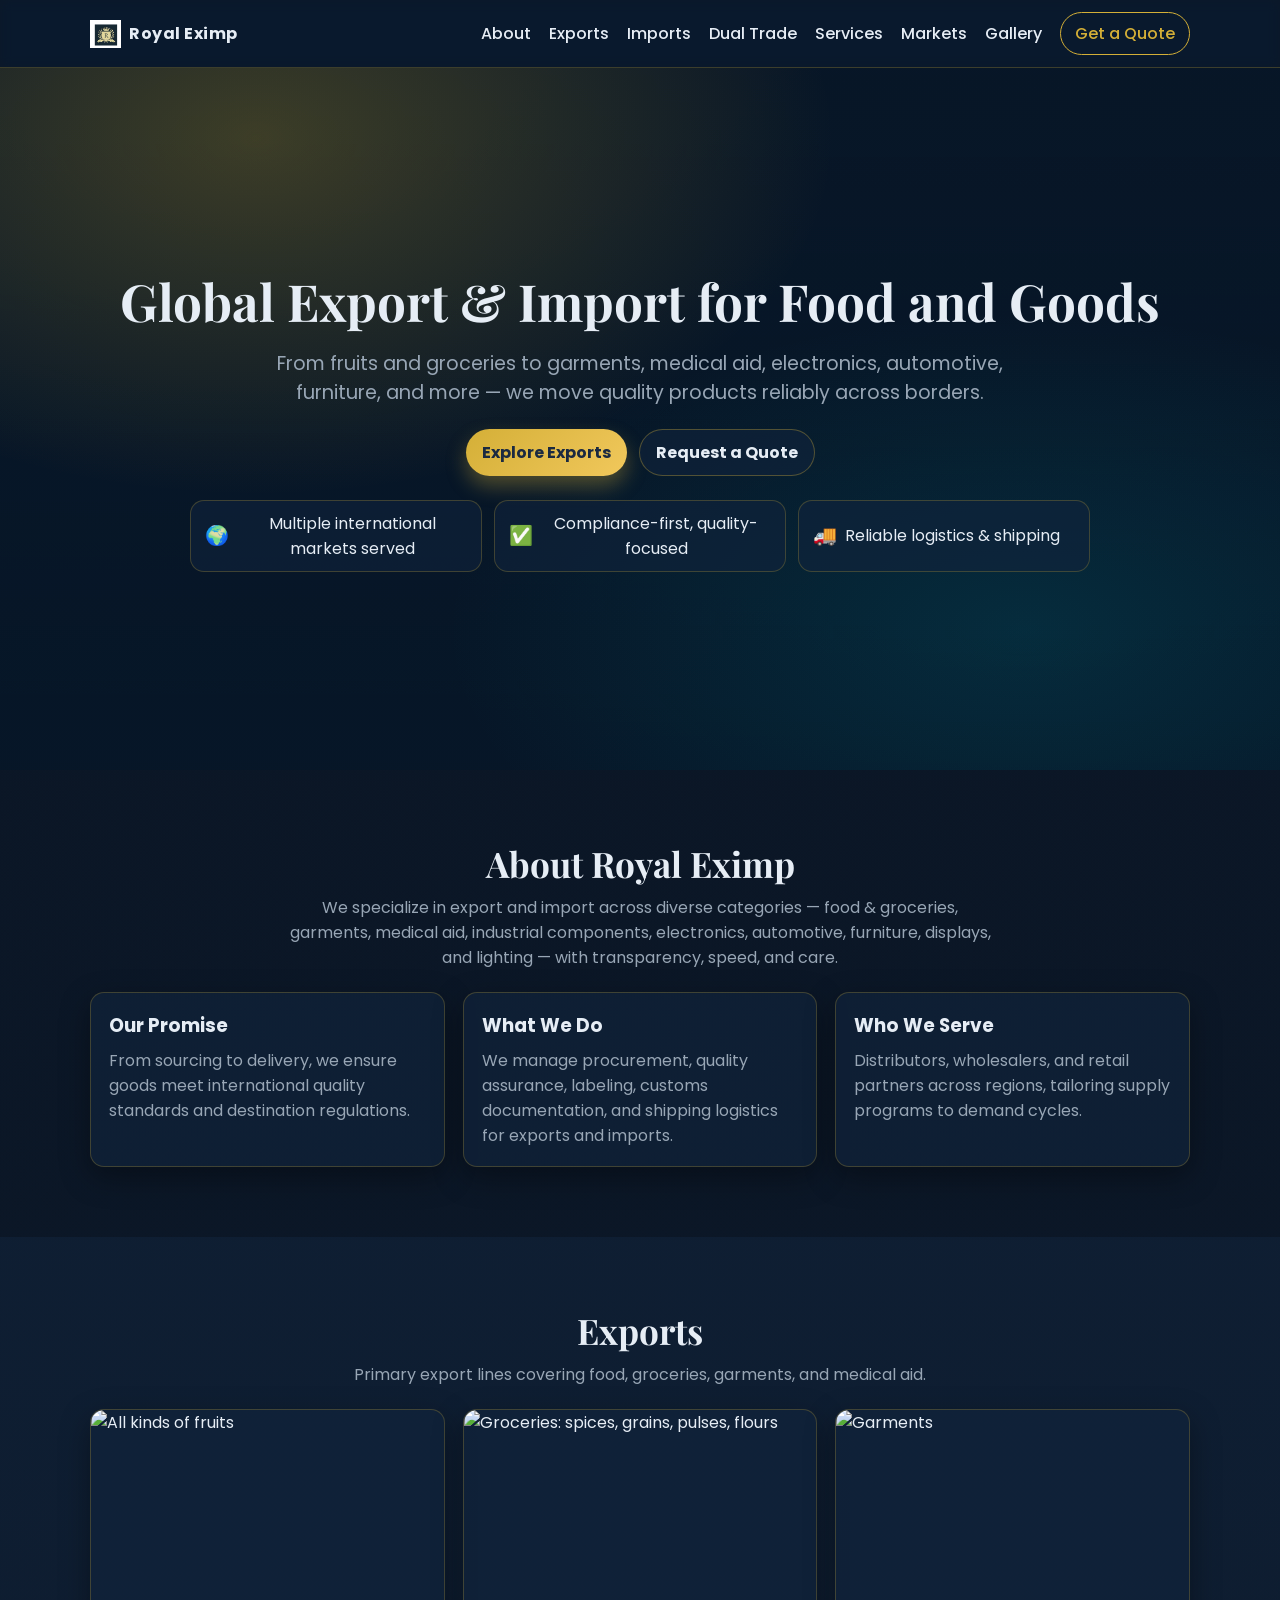
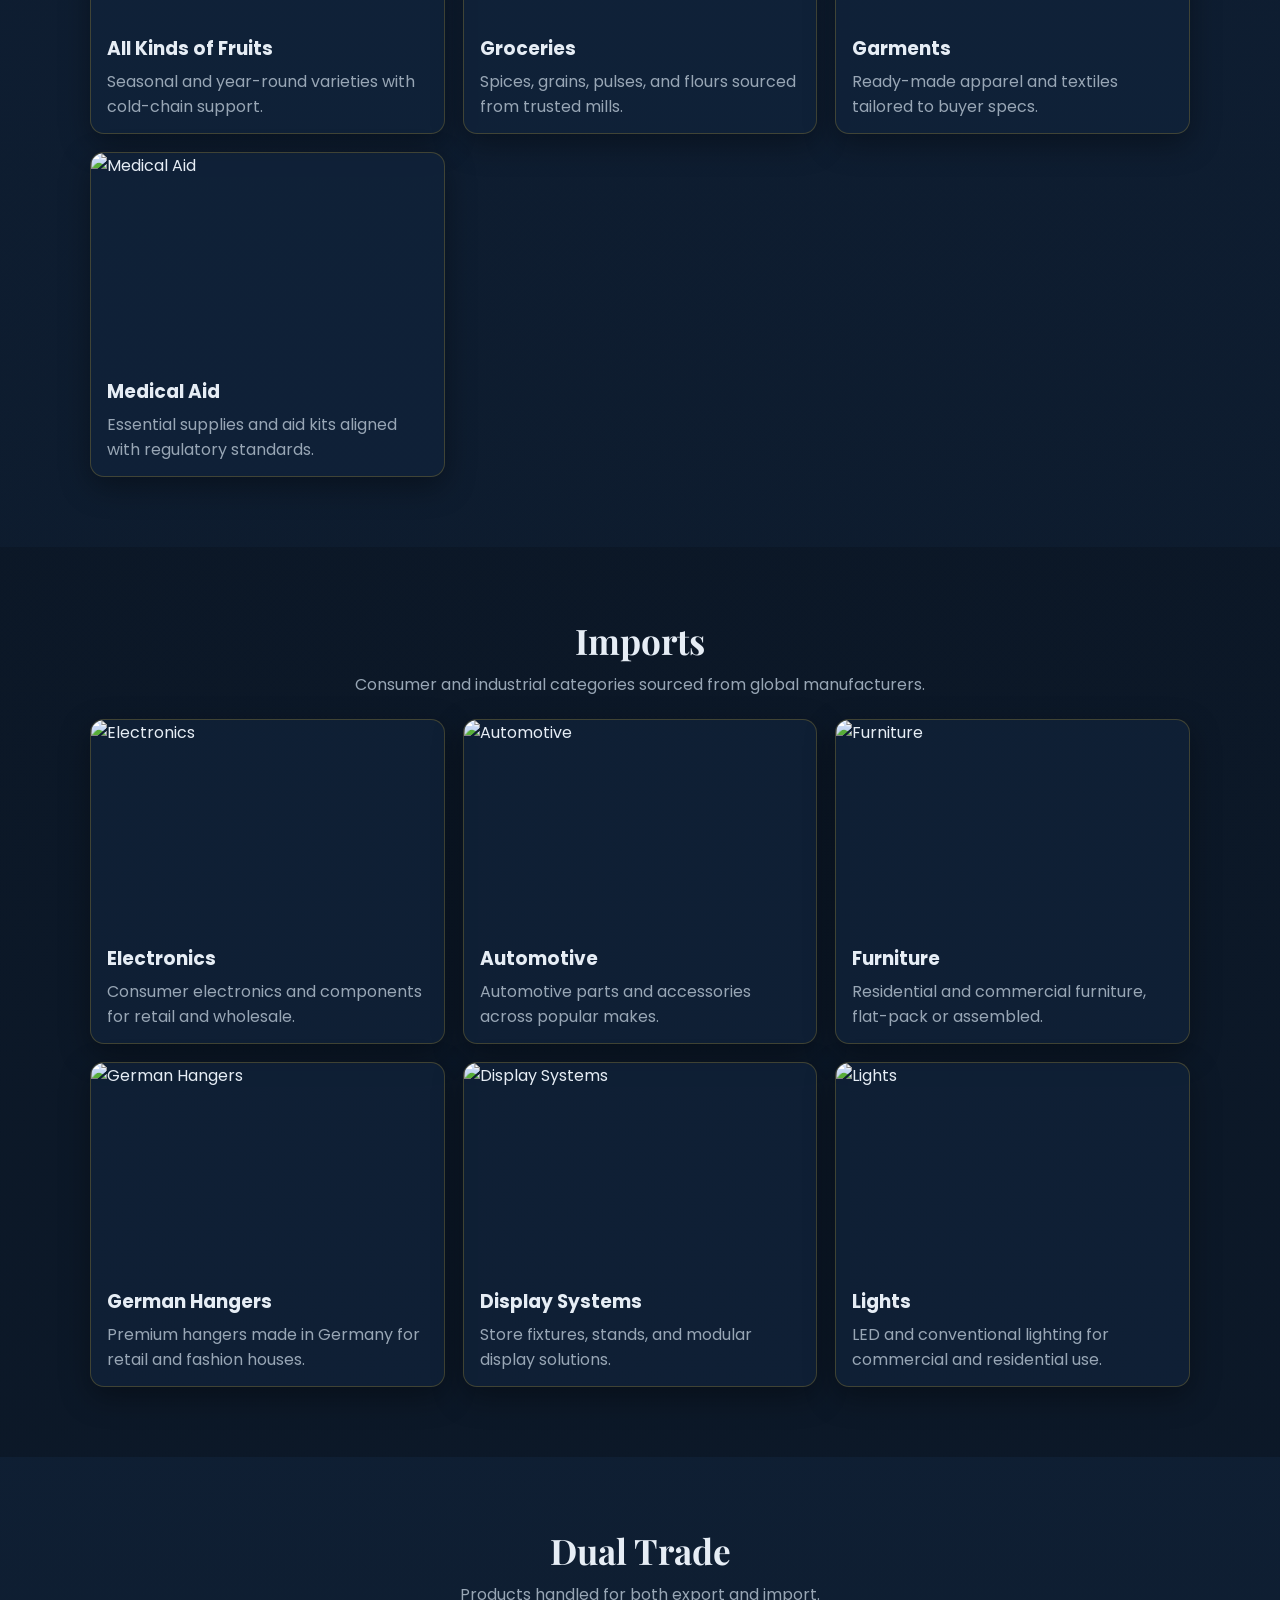
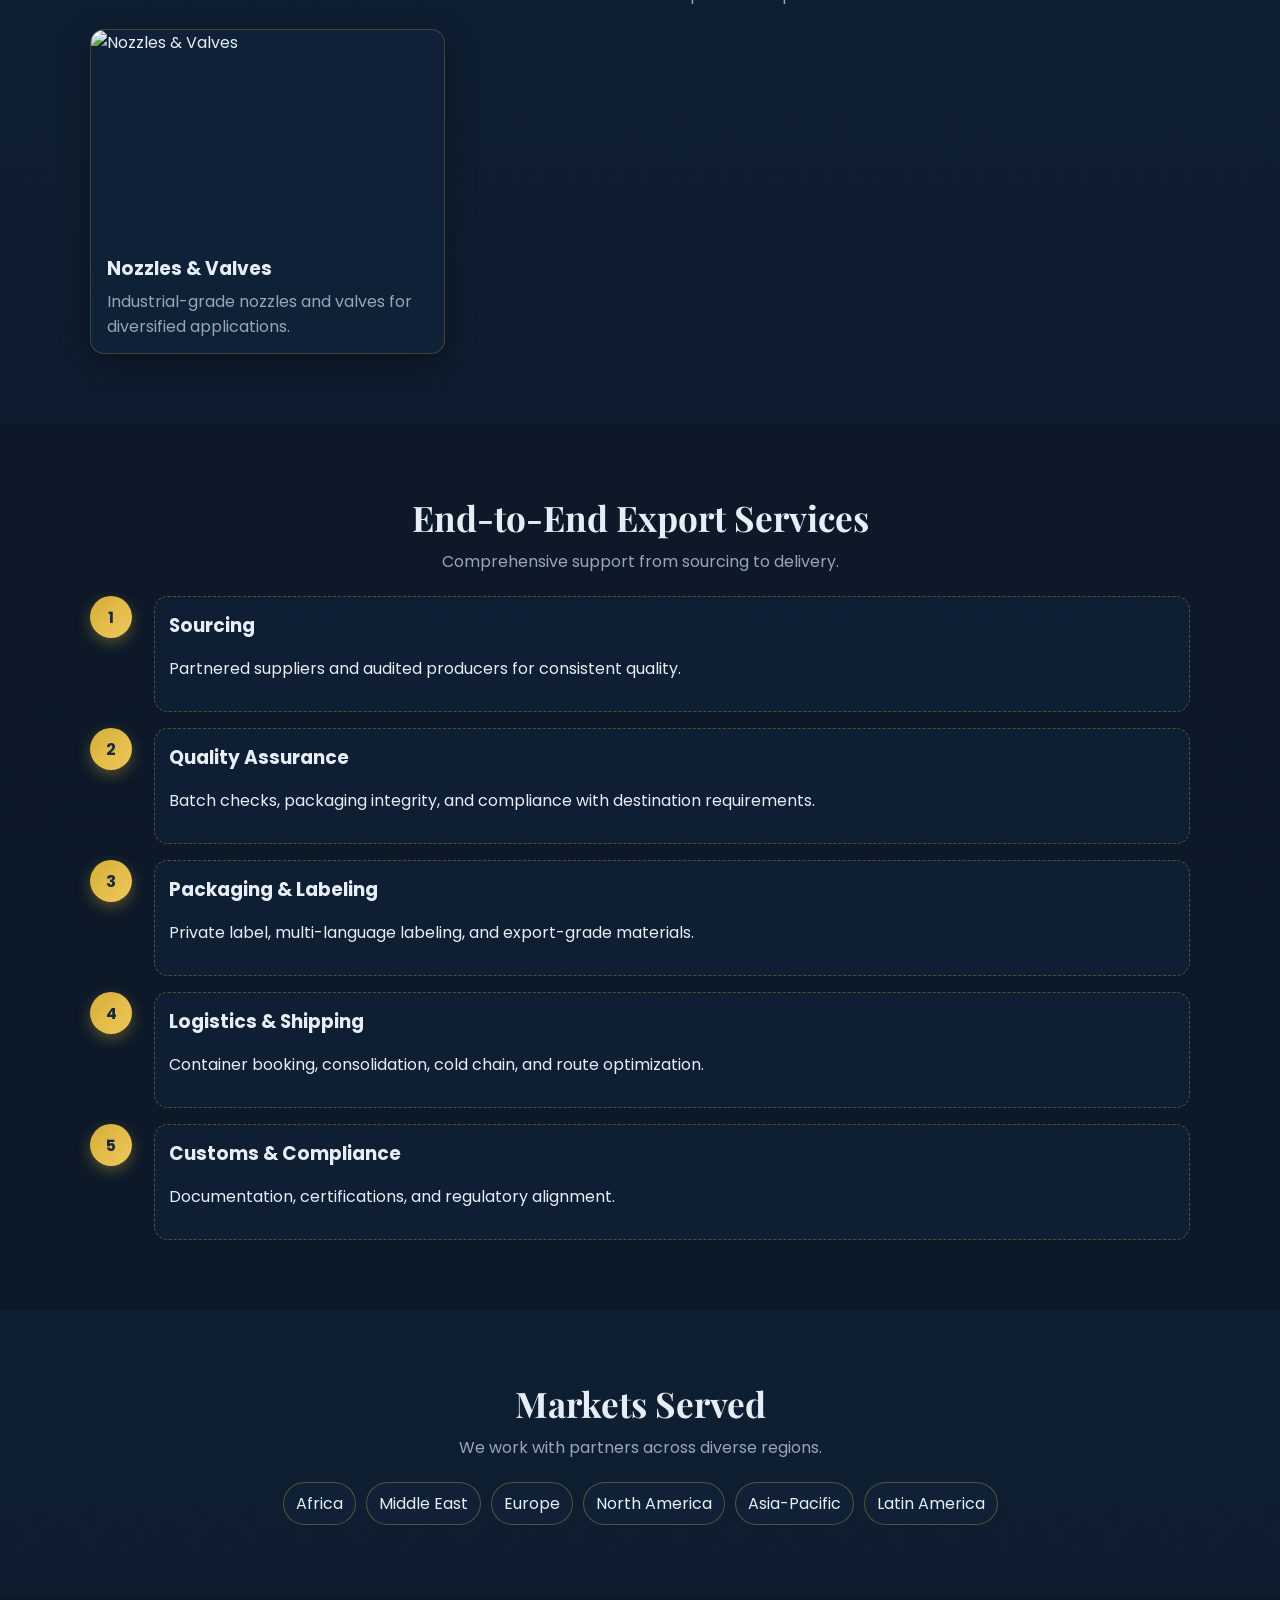
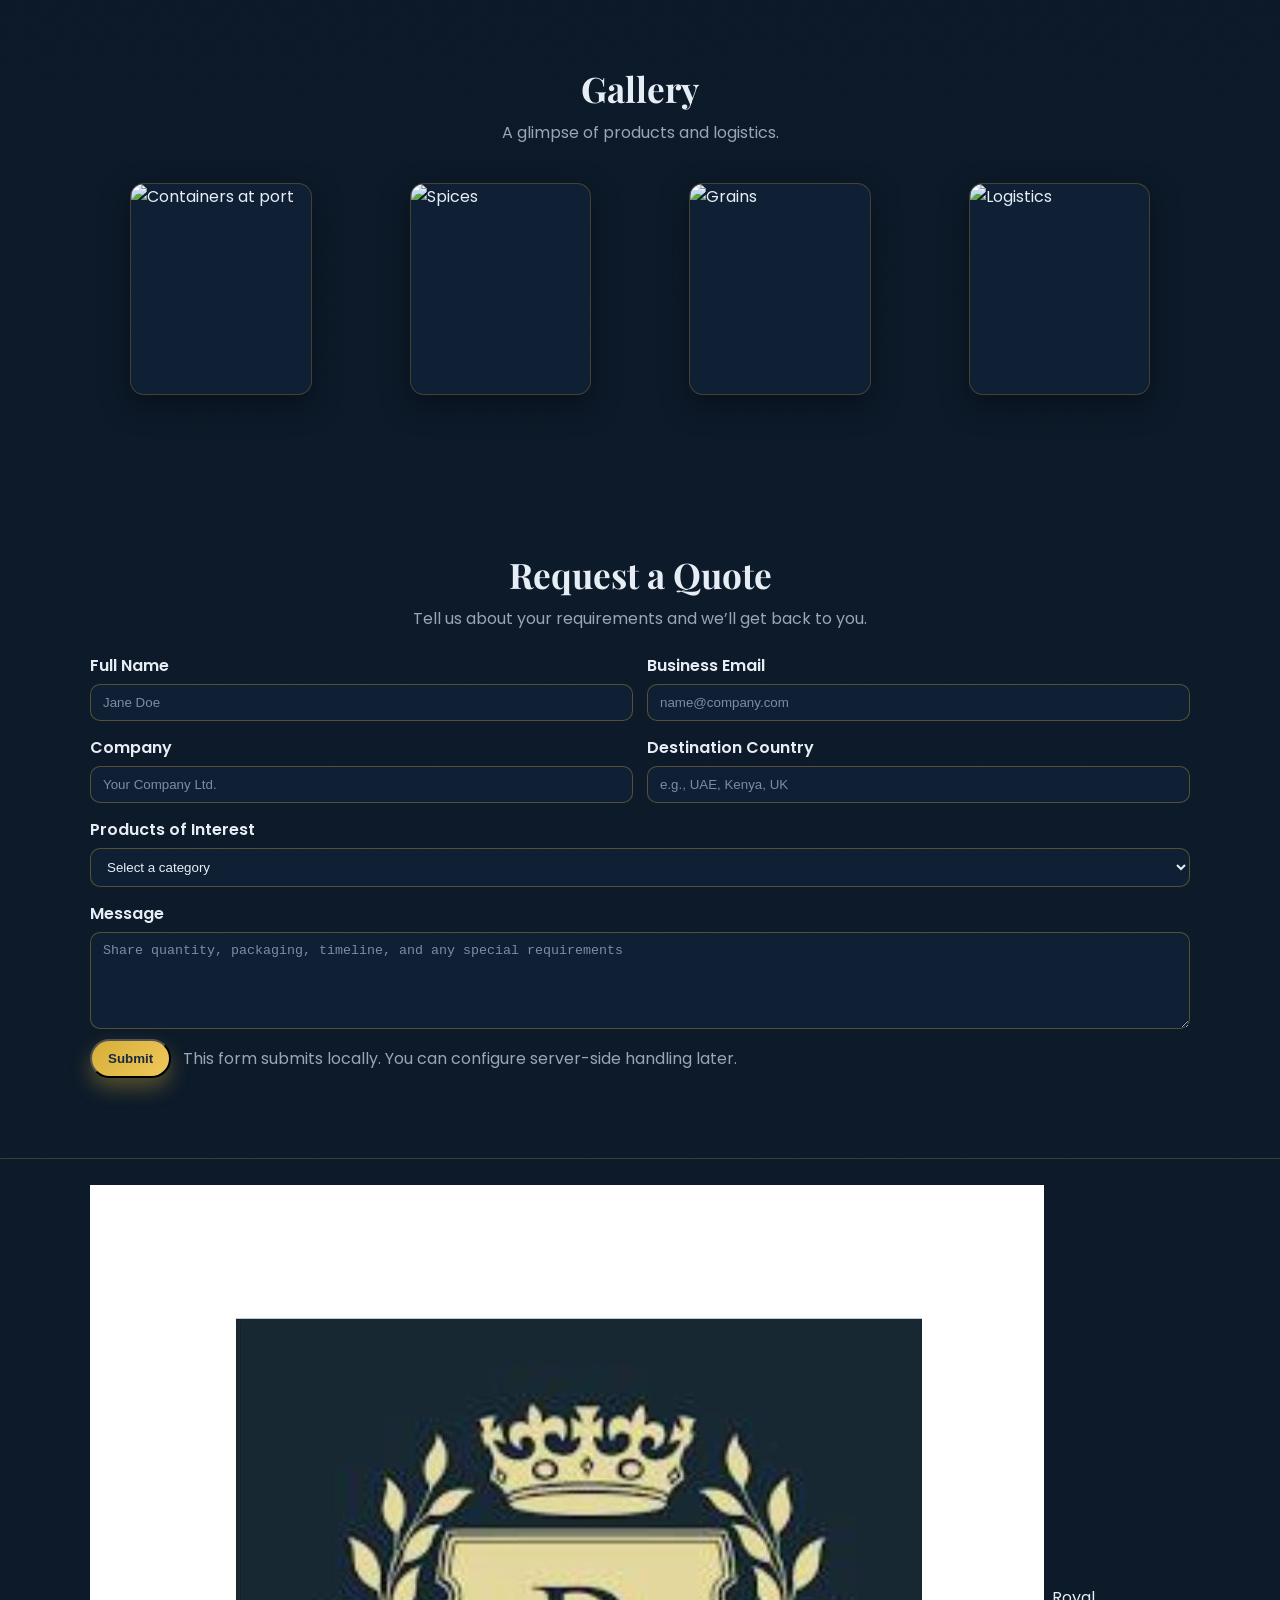
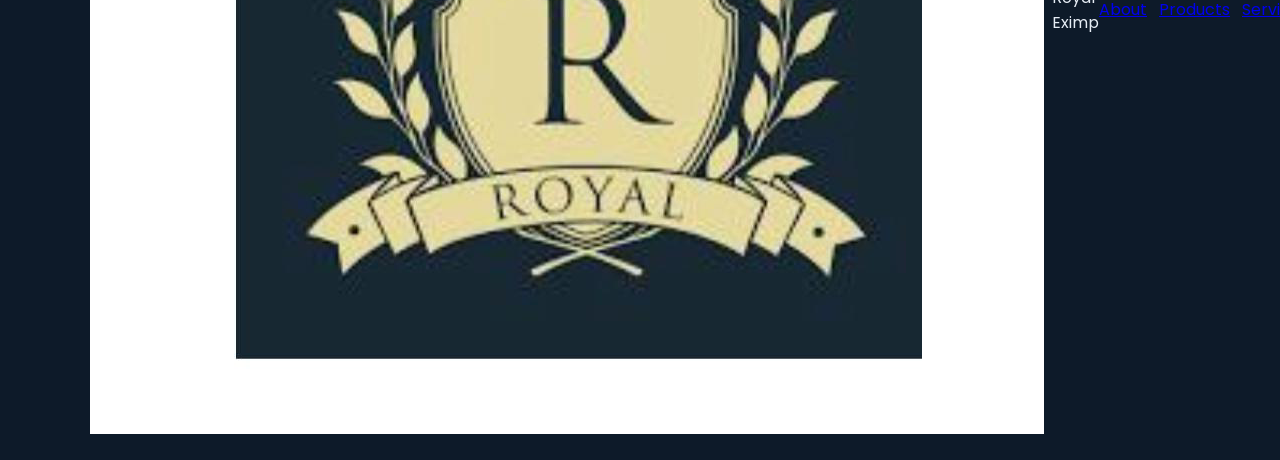
==== index.html @ dc592dc8 "Initial commit" ====
<!DOCTYPE html>
<html lang="en">
<head>
  <meta charset="UTF-8" />
  <meta name="viewport" content="width=device-width, initial-scale=1" />
  <title>Royal Eximp | Global Export & Import Specialists</title>
  <meta name="description" content="Royal Eximp exports and imports food, groceries, garments, medical aid, industrial components, electronics, automotive, furniture, display systems, lights and more — with reliable compliance and logistics." />
  <link rel="canonical" href="https://royaleximp.com" />

  <!-- Fonts -->
  <link rel="preconnect" href="https://fonts.googleapis.com" />
  <link rel="preconnect" href="https://fonts.gstatic.com" crossorigin />
  <link href="https://fonts.googleapis.com/css2?family=Poppins:wght@300;400;600;700&family=Playfair+Display:wght@600;700&display=swap" rel="stylesheet" />

  <link rel="stylesheet" href="styles.css" />
  <link rel="icon" href="data:image/svg+xml,%3Csvg xmlns='http://www.w3.org/2000/svg' viewBox='0 0 64 64'%3E%3Ctext y='52' x='6' font-size='52'%3E%F0%9F%91%91%3C/text%3E%3C/svg%3E" />
  <script type="application/ld+json">
  {
    "@context": "https://schema.org",
    "@type": "Organization",
    "name": "Royal Eximp",
    "url": "https://royaleximp.com",
    "description": "Global export and import company for food, groceries, garments, medical aid, components, and consumer goods."
  }
  </script>
</head>
<body>
  <header class="navbar">
    <div class="container nav-content">
      <a href="#hero" class="brand">
        <img src="assets/logo.svg" alt="Royal Eximp logo" class="brand-logo" />
        <span class="brand-name">Royal Eximp</span>
      </a>
      <button class="nav-toggle" aria-label="Toggle navigation" aria-expanded="false">☰</button>
      <nav class="nav-links">
        <a href="#about">About</a>
        <a href="#exports">Exports</a>
        <a href="#imports">Imports</a>
        <a href="#dual">Dual Trade</a>
        <a href="#services">Services</a>
        <a href="#markets">Markets</a>
        <a href="#gallery">Gallery</a>
        <a href="#contact" class="btn btn-outline">Get a Quote</a>
      </nav>
    </div>
  </header>

  <section id="hero" class="hero">
    <div class="hero-bg" role="img" aria-label="Global shipping containers at port with food trade"></div>
    <div class="container hero-content">
      <h1 class="headline reveal">Global Export & Import for Food and Goods</h1>
      <p class="subhead reveal">From fruits and groceries to garments, medical aid, electronics, automotive, furniture, and more — we move quality products reliably across borders.</p>
      <div class="hero-cta reveal">
        <a href="#exports" class="btn btn-primary">Explore Exports</a>
        <a href="#contact" class="btn btn-secondary">Request a Quote</a>
      </div>
      <div class="trust-points reveal">
        <div class="point">
          <span class="point-icon">🌍</span>
          <span class="point-text">Multiple international markets served</span>
        </div>
        <div class="point">
          <span class="point-icon">✅</span>
          <span class="point-text">Compliance-first, quality-focused</span>
        </div>
        <div class="point">
          <span class="point-icon">🚚</span>
          <span class="point-text">Reliable logistics & shipping</span>
        </div>
      </div>
    </div>
  </section>

  <section id="about" class="section">
    <div class="container">
      <div class="section-header reveal">
        <h2 class="section-title">About Royal Eximp</h2>
        <p class="section-desc">We specialize in export and import across diverse categories — food & groceries, garments, medical aid, industrial components, electronics, automotive, furniture, displays, and lighting — with transparency, speed, and care.</p>
      </div>
      <div class="about-grid">
        <div class="card reveal">
          <h3>Our Promise</h3>
          <p>From sourcing to delivery, we ensure goods meet international quality standards and destination regulations.</p>
        </div>
        <div class="card reveal">
          <h3>What We Do</h3>
          <p>We manage procurement, quality assurance, labeling, customs documentation, and shipping logistics for exports and imports.</p>
        </div>
        <div class="card reveal">
          <h3>Who We Serve</h3>
          <p>Distributors, wholesalers, and retail partners across regions, tailoring supply programs to demand cycles.</p>
        </div>
      </div>
    </div>
  </section>
  
  <section id="exports" class="section alt">
    <div class="container">
      <div class="section-header reveal">
        <h2 class="section-title">Exports</h2>
        <p class="section-desc">Primary export lines covering food, groceries, garments, and medical aid.</p>
      </div>

      <div class="grid cards-3">
        <article class="product-card reveal">
          <img src="https://source.unsplash.com/800x600/?fruits,produce" alt="All kinds of fruits" />
          <div class="product-info">
            <h3>All Kinds of Fruits</h3>
            <p>Seasonal and year-round varieties with cold-chain support.</p>
          </div>
        </article>
        <article class="product-card reveal">
          <img src="https://source.unsplash.com/800x600/?spices,grains,pulses" alt="Groceries: spices, grains, pulses, flours" />
          <div class="product-info">
            <h3>Groceries</h3>
            <p>Spices, grains, pulses, and flours sourced from trusted mills.</p>
          </div>
        </article>
        <article class="product-card reveal">
          <img src="https://source.unsplash.com/800x600/?garments,apparel" alt="Garments" />
          <div class="product-info">
            <h3>Garments</h3>
            <p>Ready-made apparel and textiles tailored to buyer specs.</p>
          </div>
        </article>
        <article class="product-card reveal">
          <img src="https://source.unsplash.com/800x600/?medical,aid" alt="Medical Aid" />
          <div class="product-info">
            <h3>Medical Aid</h3>
            <p>Essential supplies and aid kits aligned with regulatory standards.</p>
          </div>
        </article>
      </div>
    </div>
  </section>

  <section id="imports" class="section">
    <div class="container">
      <div class="section-header reveal">
        <h2 class="section-title">Imports</h2>
        <p class="section-desc">Consumer and industrial categories sourced from global manufacturers.</p>
      </div>

      <div class="grid cards-3">
        <article class="product-card reveal">
          <img src="https://source.unsplash.com/800x600/?electronics,devices" alt="Electronics" />
          <div class="product-info">
            <h3>Electronics</h3>
            <p>Consumer electronics and components for retail and wholesale.</p>
          </div>
        </article>
        <article class="product-card reveal">
          <img src="https://source.unsplash.com/800x600/?automotive,car" alt="Automotive" />
          <div class="product-info">
            <h3>Automotive</h3>
            <p>Automotive parts and accessories across popular makes.</p>
          </div>
        </article>
        <article class="product-card reveal">
          <img src="https://source.unsplash.com/800x600/?furniture" alt="Furniture" />
          <div class="product-info">
            <h3>Furniture</h3>
            <p>Residential and commercial furniture, flat-pack or assembled.</p>
          </div>
        </article>
        <article class="product-card reveal">
          <img src="https://source.unsplash.com/800x600/?hangers,wardrobe" alt="German Hangers" />
          <div class="product-info">
            <h3>German Hangers</h3>
            <p>Premium hangers made in Germany for retail and fashion houses.</p>
          </div>
        </article>
        <article class="product-card reveal">
          <img src="https://source.unsplash.com/800x600/?display,signage" alt="Display Systems" />
          <div class="product-info">
            <h3>Display Systems</h3>
            <p>Store fixtures, stands, and modular display solutions.</p>
          </div>
        </article>
        <article class="product-card reveal">
          <img src="https://source.unsplash.com/800x600/?lights,lighting" alt="Lights" />
          <div class="product-info">
            <h3>Lights</h3>
            <p>LED and conventional lighting for commercial and residential use.</p>
          </div>
        </article>
      </div>
    </div>
  </section>

  <section id="dual" class="section alt">
    <div class="container">
      <div class="section-header reveal">
        <h2 class="section-title">Dual Trade</h2>
        <p class="section-desc">Products handled for both export and import.</p>
      </div>
      <div class="grid cards-3">
        <article class="product-card reveal">
          <img src="https://source.unsplash.com/800x600/?valves,nozzle" alt="Nozzles & Valves" />
          <div class="product-info">
            <h3>Nozzles & Valves</h3>
            <p>Industrial-grade nozzles and valves for diversified applications.</p>
          </div>
        </article>
      </div>
    </div>
  </section>

  <section id="services" class="section">
    <div class="container">
      <div class="section-header reveal">
        <h2 class="section-title">End-to-End Export Services</h2>
        <p class="section-desc">Comprehensive support from sourcing to delivery.</p>
      </div>

      <div class="timeline">
        <div class="timeline-item reveal">
          <div class="timeline-marker">1</div>
          <div class="timeline-content">
            <h3>Sourcing</h3>
            <p>Partnered suppliers and audited producers for consistent quality.</p>
          </div>
        </div>

        <div class="timeline-item reveal">
          <div class="timeline-marker">2</div>
          <div class="timeline-content">
            <h3>Quality Assurance</h3>
            <p>Batch checks, packaging integrity, and compliance with destination requirements.</p>
          </div>
        </div>

        <div class="timeline-item reveal">
          <div class="timeline-marker">3</div>
          <div class="timeline-content">
            <h3>Packaging & Labeling</h3>
            <p>Private label, multi-language labeling, and export-grade materials.</p>
          </div>
        </div>

        <div class="timeline-item reveal">
          <div class="timeline-marker">4</div>
          <div class="timeline-content">
            <h3>Logistics & Shipping</h3>
            <p>Container booking, consolidation, cold chain, and route optimization.</p>
          </div>
        </div>

        <div class="timeline-item reveal">
          <div class="timeline-marker">5</div>
          <div class="timeline-content">
            <h3>Customs & Compliance</h3>
            <p>Documentation, certifications, and regulatory alignment.</p>
          </div>
        </div>
      </div>
    </div>
  </section>

  <section id="markets" class="section alt">
    <div class="container">
      <div class="section-header reveal">
        <h2 class="section-title">Markets Served</h2>
        <p class="section-desc">We work with partners across diverse regions.</p>
      </div>

      <div class="badges reveal">
        <span class="badge">Africa</span>
        <span class="badge">Middle East</span>
        <span class="badge">Europe</span>
        <span class="badge">North America</span>
        <span class="badge">Asia-Pacific</span>
        <span class="badge">Latin America</span>
      </div>
    </div>
  </section>

  <section id="gallery" class="section">
    <div class="container">
      <div class="section-header reveal">
        <h2 class="section-title">Gallery</h2>
        <p class="section-desc">A glimpse of products and logistics.</p>
      </div>

      <div class="grid cards-4">
        <figure class="gallery-card reveal">
          <img src="https://source.unsplash.com/800x600/?container,port" alt="Containers at port" />
        </figure>
        <figure class="gallery-card reveal">
          <img src="https://source.unsplash.com/800x600/?spices" alt="Spices" />
        </figure>
        <figure class="gallery-card reveal">
          <img src="https://source.unsplash.com/800x600/?grains" alt="Grains" />
        </figure>
        <figure class="gallery-card reveal">
          <img src="https://source.unsplash.com/800x600/?logistics,shipping" alt="Logistics" />
        </figure>
      </div>
    </div>
  </section>

  <section id="contact" class="section contact">
    <div class="container">
      <div class="section-header reveal">
        <h2 class="section-title">Request a Quote</h2>
        <p class="section-desc">Tell us about your requirements and we’ll get back to you.</p>
      </div>

      <form id="contact-form" class="contact-form reveal" novalidate>
        <div class="form-grid">
          <div class="form-field">
            <label for="name">Full Name</label>
            <input id="name" name="name" type="text" placeholder="Jane Doe" required />
          </div>
          <div class="form-field">
            <label for="email">Business Email</label>
            <input id="email" name="email" type="email" placeholder="name@company.com" required />
          </div>
          <div class="form-field">
            <label for="company">Company</label>
            <input id="company" name="company" type="text" placeholder="Your Company Ltd." />
          </div>
          <div class="form-field">
            <label for="country">Destination Country</label>
            <input id="country" name="country" type="text" placeholder="e.g., UAE, Kenya, UK" />
          </div>
          <div class="form-field full">
            <label for="products">Products of Interest</label>
            <select id="products" name="products">
              <option value="">Select a category</option>
              <option>Grains & Pulses</option>
              <option>Spices & Herbs</option>
              <option>Oils & Condiments</option>
              <option>Packaged Foods</option>
              <option>Fresh Produce</option>
              <option>Beverages</option>
            </select>
          </div>
          <div class="form-field full">
            <label for="message">Message</label>
            <textarea id="message" name="message" rows="5" placeholder="Share quantity, packaging, timeline, and any special requirements"></textarea>
          </div>
        </div>
        <div class="form-actions">
          <button type="submit" class="btn btn-primary">Submit</button>
          <p class="form-note">This form submits locally. You can configure server-side handling later.</p>
        </div>
        <div id="form-status" class="form-status" role="status" aria-live="polite"></div>
      </form>
    </div>
  </section>

  <footer class="footer">
    <div class="container footer-content">
      <div class="footer-brand">
        <img src="assets/logo.svg" alt="Royal Eximp logo" class="brand-logo" />
        <span class="brand-name">Royal Eximp</span>
      </div>
      <div class="footer-links">
        <a href="#about">About</a>
        <a href="#products">Products</a>
        <a href="#services">Services</a>
        <a href="#contact">Contact</a>
      </div>
      <div class="footer-copy">
        <small>© <span id="year"></span> royaleximp.com • All rights reserved</small>
      </div>
    </div>
  </footer>

  <script src="script.js"></script>
</body>
</html>
---- styles.css ----
:root {
  --clr-bg: #0d1b2a;
  --clr-surface: #11243c;
  --clr-primary: #1b3a57; /* deep royal blue */
  --clr-accent: #d4af37;  /* gold */
  --clr-teal: #0fa3b1;
  --clr-text: #e6edf5;
  --clr-muted: #98a6b5;
  --clr-white: #f7fafc;

  --radius: 14px;
  --shadow: 0 10px 30px rgba(0,0,0,0.35);
  --blur: saturate(180%) blur(6px);
}

* { box-sizing: border-box; }
html, body { margin: 0; padding: 0; }
body {
  font-family: "Poppins", system-ui, -apple-system, Segoe UI, Roboto, "Helvetica Neue", Arial, "Noto Sans", "Apple Color Emoji", "Segoe UI Emoji";
  color: var(--clr-text);
  background: linear-gradient(180deg, #0b1626 0%, #0d1b2a 100%);
}

/* Container */
.container {
  width: min(1100px, 92vw);
  margin-inline: auto;
}

/* Navbar */
.navbar {
  position: sticky;
  top: 0;
  z-index: 50;
  background: rgba(13,27,42,0.65);
  backdrop-filter: var(--blur);
  border-bottom: 1px solid rgba(212,175,55,0.25);
}
.nav-content {
  display: flex;
  align-items: center;
  justify-content: space-between;
  padding: 12px 0;
}
.brand {
  display: inline-flex;
  align-items: center;
  gap: 8px;
  color: var(--clr-text);
  text-decoration: none;
  font-weight: 700;
}
.brand .brand-logo { height: 28px; width: auto; display: inline-block; }
.brand .brand-name { letter-spacing: 0.5px; }
.nav-links {
  display: flex;
  align-items: center;
  gap: 18px;
}
.nav-links a {
  color: var(--clr-text);
  text-decoration: none;
  font-weight: 500;
}
.nav-links .btn-outline {
  border: 1px solid var(--clr-accent);
  padding: 8px 14px;
  border-radius: 999px;
  color: var(--clr-accent);
}
.nav-toggle {
  display: none;
  background: transparent;
  border: 1px solid rgba(212,175,55,0.35);
  color: var(--clr-text);
  padding: 6px 10px;
  border-radius: 8px;
}

/* Hero */
.hero {
  position: relative;
  min-height: 78vh;
  display: grid;
  place-items: center;
  text-align: center;
  overflow: hidden;
}
.hero-bg {
  position: absolute;
  inset: 0;
  background-image:
    radial-gradient(ellipse at 20% 10%, rgba(212,175,55,0.25), transparent 40%),
    radial-gradient(ellipse at 80% 80%, rgba(15,163,177,0.15), transparent 40%),
    linear-gradient(180deg, rgba(13,27,42,0.7), rgba(13,27,42,0.9)),
    url('https://source.unsplash.com/1600x900/?container,port,food');
  background-size: cover;
  background-position: center;
  filter: contrast(105%) saturate(110%);
}
.hero-content { position: relative; z-index: 1; padding: 80px 0; }
.headline {
  font-family: "Playfair Display", serif;
  font-size: clamp(2rem, 6vw, 3.2rem);
  margin: 0 0 14px;
}
.subhead {
  color: var(--clr-muted);
  font-size: clamp(1rem, 2.6vw, 1.2rem);
  margin: 0 auto 22px;
  max-width: 780px;
}
.hero-cta { display: flex; gap: 12px; justify-content: center; margin-bottom: 24px; }
.trust-points {
  display: grid;
  grid-template-columns: repeat(3, 1fr);
  gap: 12px;
  max-width: 900px;
  margin-inline: auto;
}
.point {
  display: flex;
  align-items: center;
  gap: 8px;
  background: rgba(17,36,60,0.6);
  border: 1px solid rgba(212,175,55,0.25);
  border-radius: var(--radius);
  padding: 10px 14px;
}
.point-icon { font-size: 1.2rem; }

/* Sections */
.section { padding: 70px 0; }
.section.alt { background: linear-gradient(180deg, rgba(17,36,60,0.55), rgba(17,36,60,0.35)); }
.section-header { text-align: center; margin-bottom: 22px; }
.section-title {
  font-family: "Playfair Display", serif;
  font-size: clamp(1.6rem, 4.5vw, 2.2rem);
  margin: 0;
}
.section-desc {
  color: var(--clr-muted);
  margin: 8px auto 0;
  max-width: 720px;
}

/* Cards & Grids */
.about-grid, .grid { display: grid; gap: 18px; }
.about-grid { grid-template-columns: repeat(3, 1fr); }
.cards-3 { grid-template-columns: repeat(3, 1fr); }
.cards-4 { grid-template-columns: repeat(4, 1fr); }

.card, .product-card, .gallery-card {
  background: rgba(17,36,60,0.65);
  border: 1px solid rgba(212,175,55,0.25);
  border-radius: var(--radius);
  box-shadow: var(--shadow);
  overflow: hidden;
}
.card { padding: 18px; }
.card h3 { margin: 0 0 8px; }
.card p { color: var(--clr-muted); margin: 0; }

.product-card img, .gallery-card img {
  width: 100%; height: 210px; object-fit: cover;
  display: block;
}
.product-info { padding: 14px 16px; }
.product-info h3 { margin: 0 0 6px; }
.product-info p { color: var(--clr-muted); margin: 0; }

/* Timeline */
.timeline { display: grid; gap: 16px; margin-top: 14px; }
.timeline-item {
  display: grid;
  grid-template-columns: 50px 1fr;
  align-items: start;
  gap: 14px;
}
.timeline-marker {
  width: 42px; height: 42px; border-radius: 999px;
  background: linear-gradient(135deg, var(--clr-accent), #f1c85c);
  color: #1b2a41; display: grid; place-items: center; font-weight: 700;
  box-shadow: 0 5px 14px rgba(212,175,55,0.35);
}
.timeline-content {
  background: rgba(17,36,60,0.55);
  border: 1px dashed rgba(212,175,55,0.35);
  border-radius: var(--radius);
  padding: 14px;
}
.timeline-content h3 { margin: 0 0 6px; }

/* Badges */
.badges { display: flex; flex-wrap: wrap; gap: 10px; justify-content: center; }
.badge {
  border: 1px solid rgba(212,175,55,0.35);
  color: var(--clr-text);
  padding: 8px 12px;
  border-radius: 999px;
  background: rgba(17,36,60,0.6);
}

/* Contact */
.contact-form { margin-top: 10px; }
.form-grid {
  display: grid;
  grid-template-columns: repeat(2, 1fr);
  gap: 14px;
}
.form-field { display: grid; gap: 6px; }
.form-field.full { grid-column: 1 / -1; }
label { font-weight: 600; }
input, select, textarea {
  background: rgba(17,36,60,0.6);
  color: var(--clr-text);
  border: 1px solid rgba(212,175,55,0.35);
  padding: 10px 12px;
  border-radius: 10px;
}
input::placeholder, textarea::placeholder { color: #7c8da3; }
.form-actions {
  margin-top: 10px;
  display: flex; align-items: center; gap: 12px;
}
.form-note { color: var(--clr-muted); margin: 0; }
.form-status {
  margin-top: 10px; color: var(--clr-teal);
}

/* Footer */
.footer { padding: 26px 0; background: rgba(13,27,42,0.85); border-top: 1px solid rgba(212,175,55,0.25); }
.footer-content {
  display: grid; grid-template-columns: 1fr auto 1fr; align-items: center;
}
.footer-brand { display: inline-flex; align-items: center; gap: 8px; }
.footer-links { display: flex; gap: 12px; justify-content: center; }
.footer-copy { text-align: right; color: var(--clr-muted); }

/* Buttons */
.btn {
  display: inline-flex; align-items: center; justify-content: center;
  gap: 8px; text-decoration: none; font-weight: 700;
  padding: 10px 16px; border-radius: 999px;
}
.btn-primary {
  background: linear-gradient(135deg, var(--clr-accent), #f1c85c);
  color: #1b2a41;
  box-shadow: 0 10px 20px rgba(212,175,55,0.35);
}
.btn-primary:hover { filter: brightness(1.05); transform: translateY(-1px); }
.btn-secondary {
  background: rgba(17,36,60,0.6);
  color: var(--clr-text);
  border: 1px solid rgba(212,175,55,0.35);
}
.btn-secondary:hover { border-color: var(--clr-accent); }

/* Reveal on scroll */
.reveal { opacity: 0; transform: translateY(8px); transition: 600ms ease; }
.reveal.revealed { opacity: 1; transform: translateY(0); }

/* Responsive */
@media (max-width: 900px) {
  .about-grid, .cards-3 { grid-template-columns: 1fr 1fr; }
  .cards-4 { grid-template-columns: 1fr 1fr; }
}
@media (max-width: 680px) {
  .nav-toggle { display: inline-block; }
  .nav-links { display: none; }
  .nav-links.open { display: grid; gap: 12px; position: absolute; right: 4%; top: 64px;
    background: rgba(17,36,60,0.9); padding: 12px; border-radius: 10px; border: 1px solid rgba(212,175,55,0.35); }
  .trust-points { grid-template-columns: 1fr; }
  .about-grid, .cards-3, .cards-4 { grid-template-columns: 1fr; }
  .form-grid { grid-template-columns: 1fr; }
  .footer-content { grid-template-columns: 1fr; gap: 12px; text-align: center; }
  .footer-copy { text-align: center; }
}
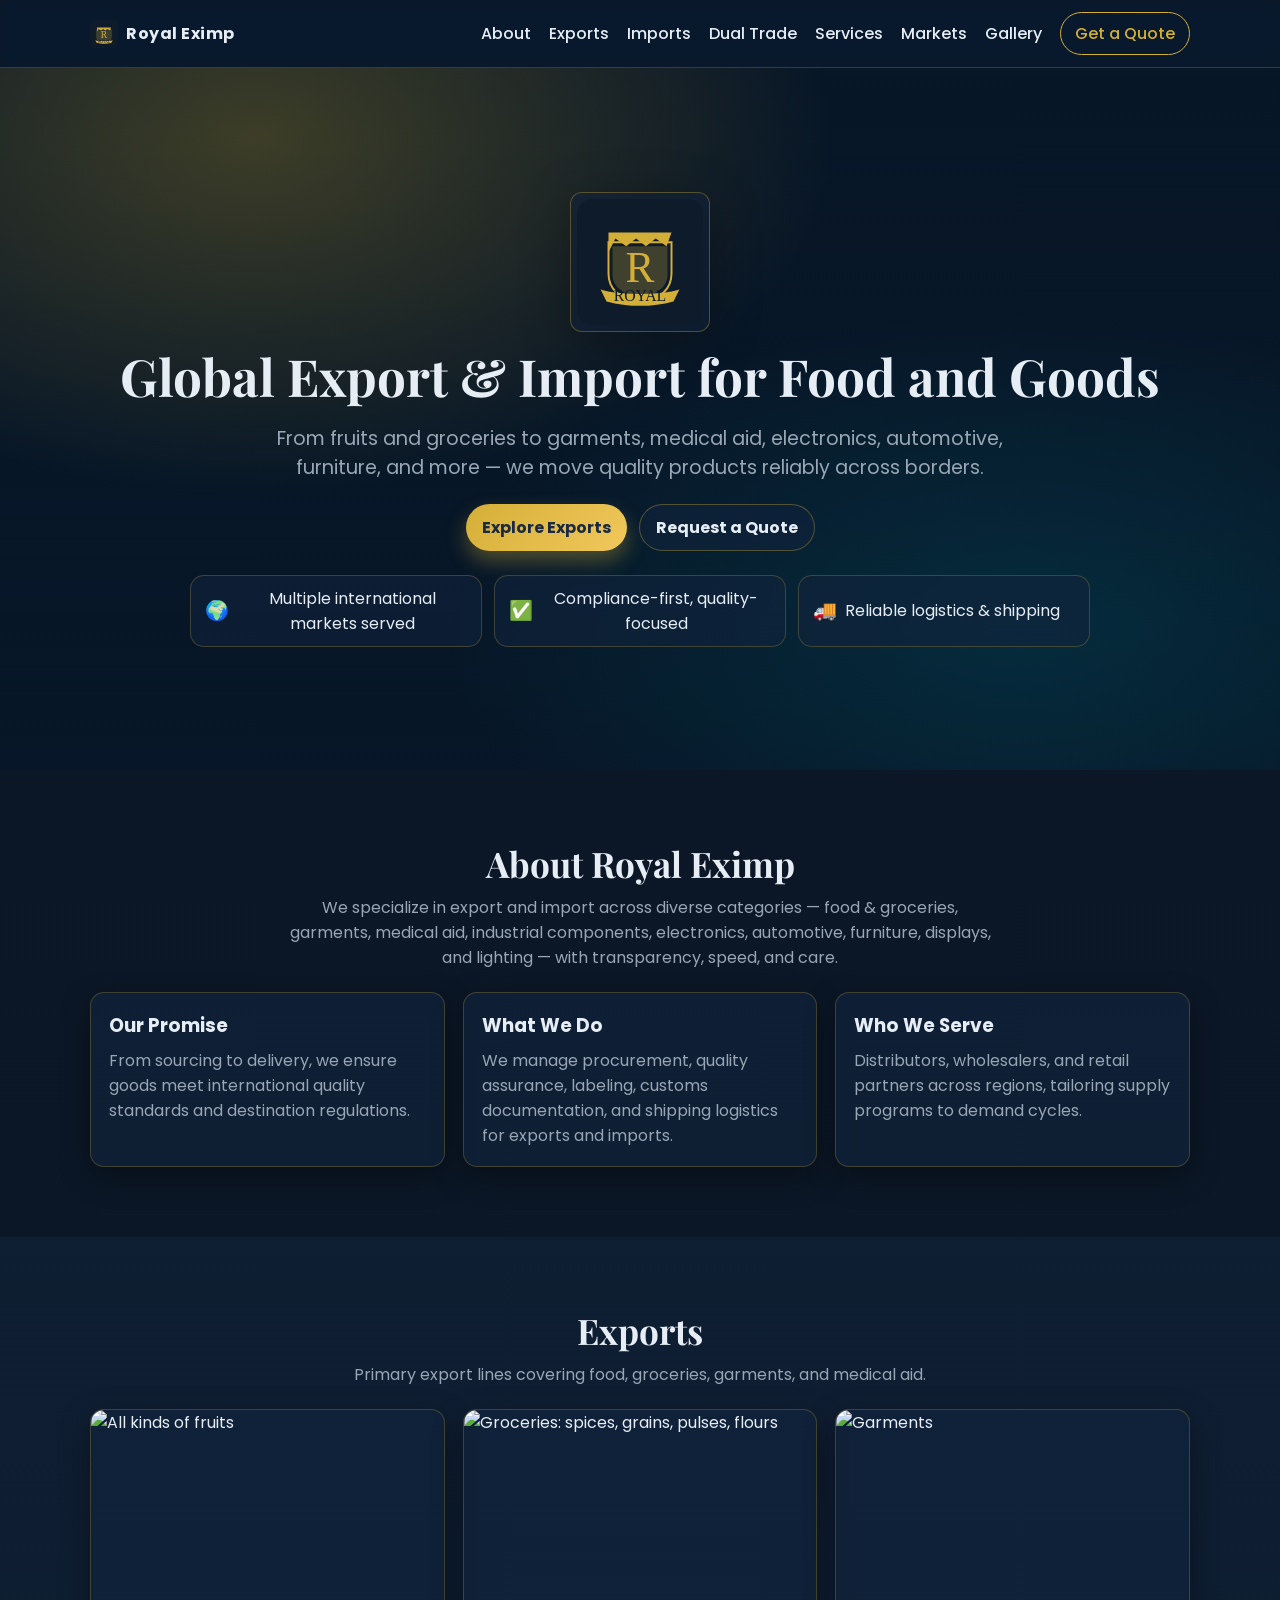
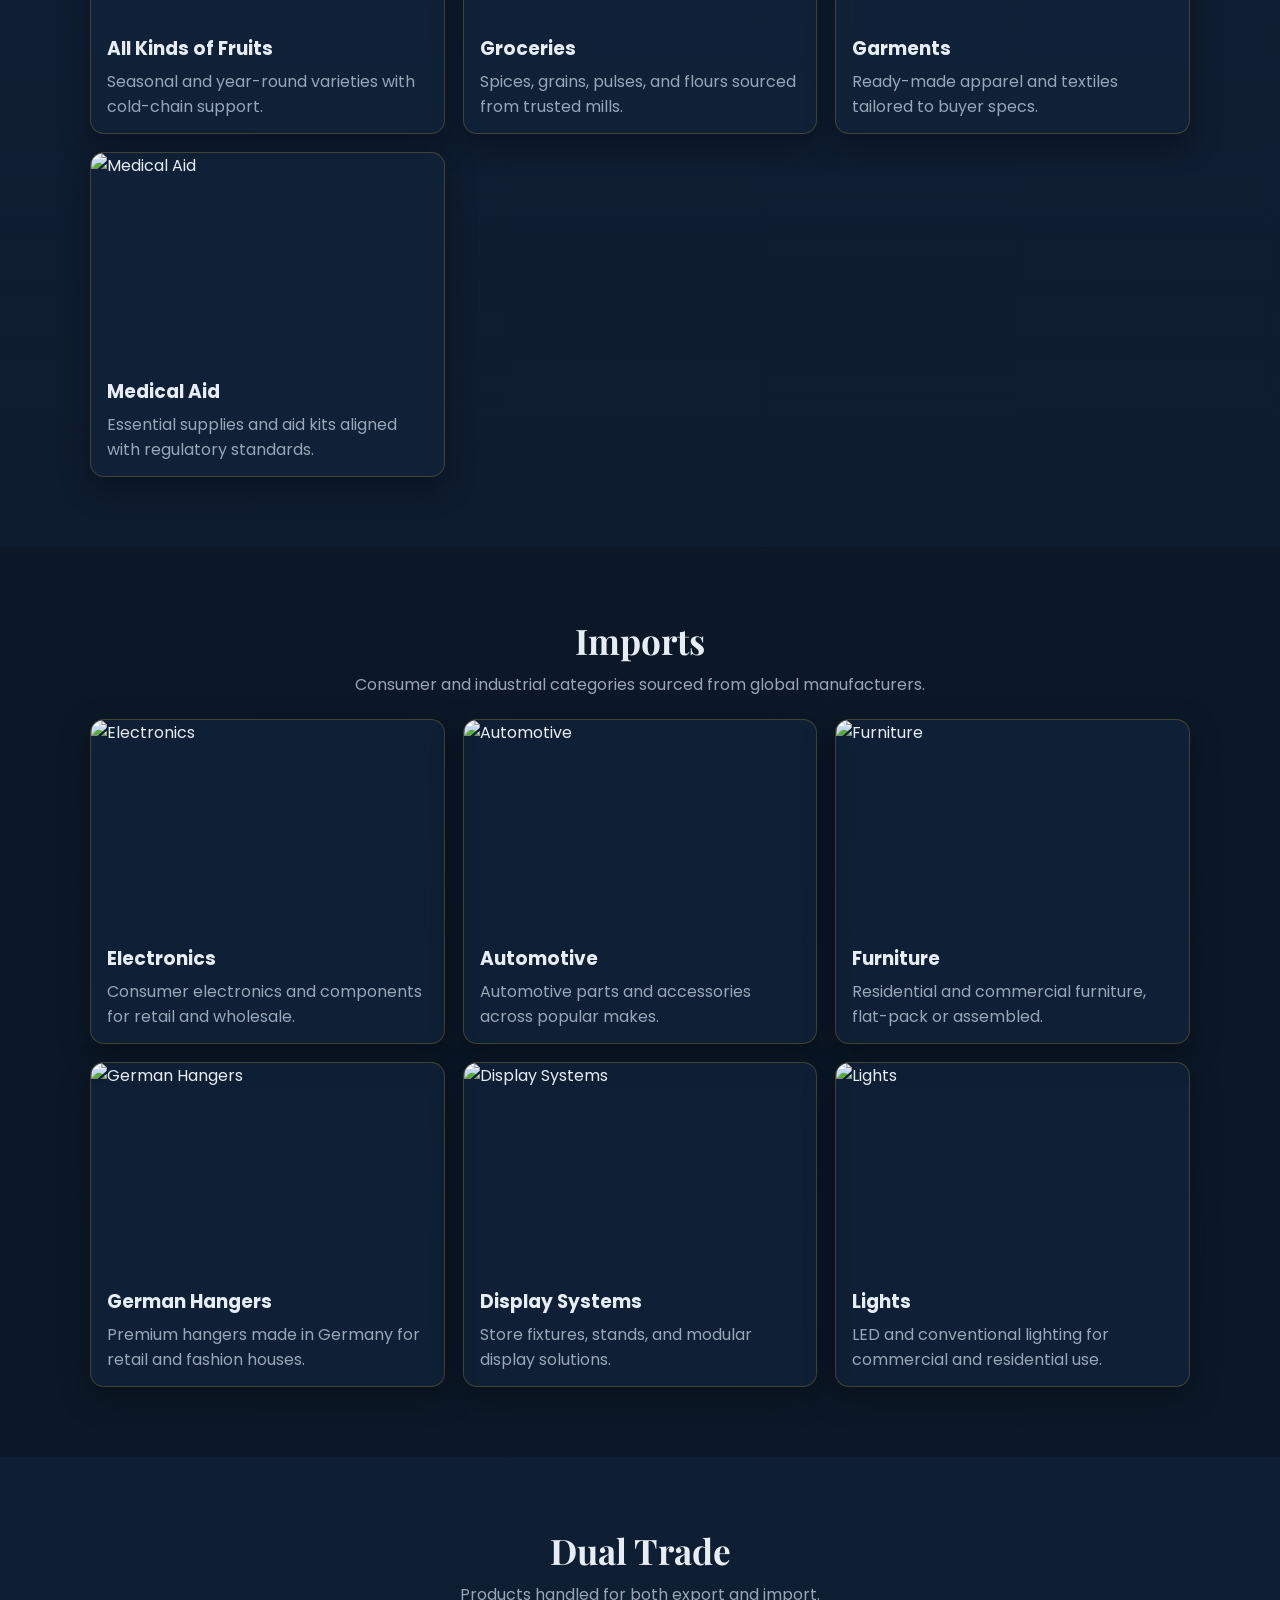
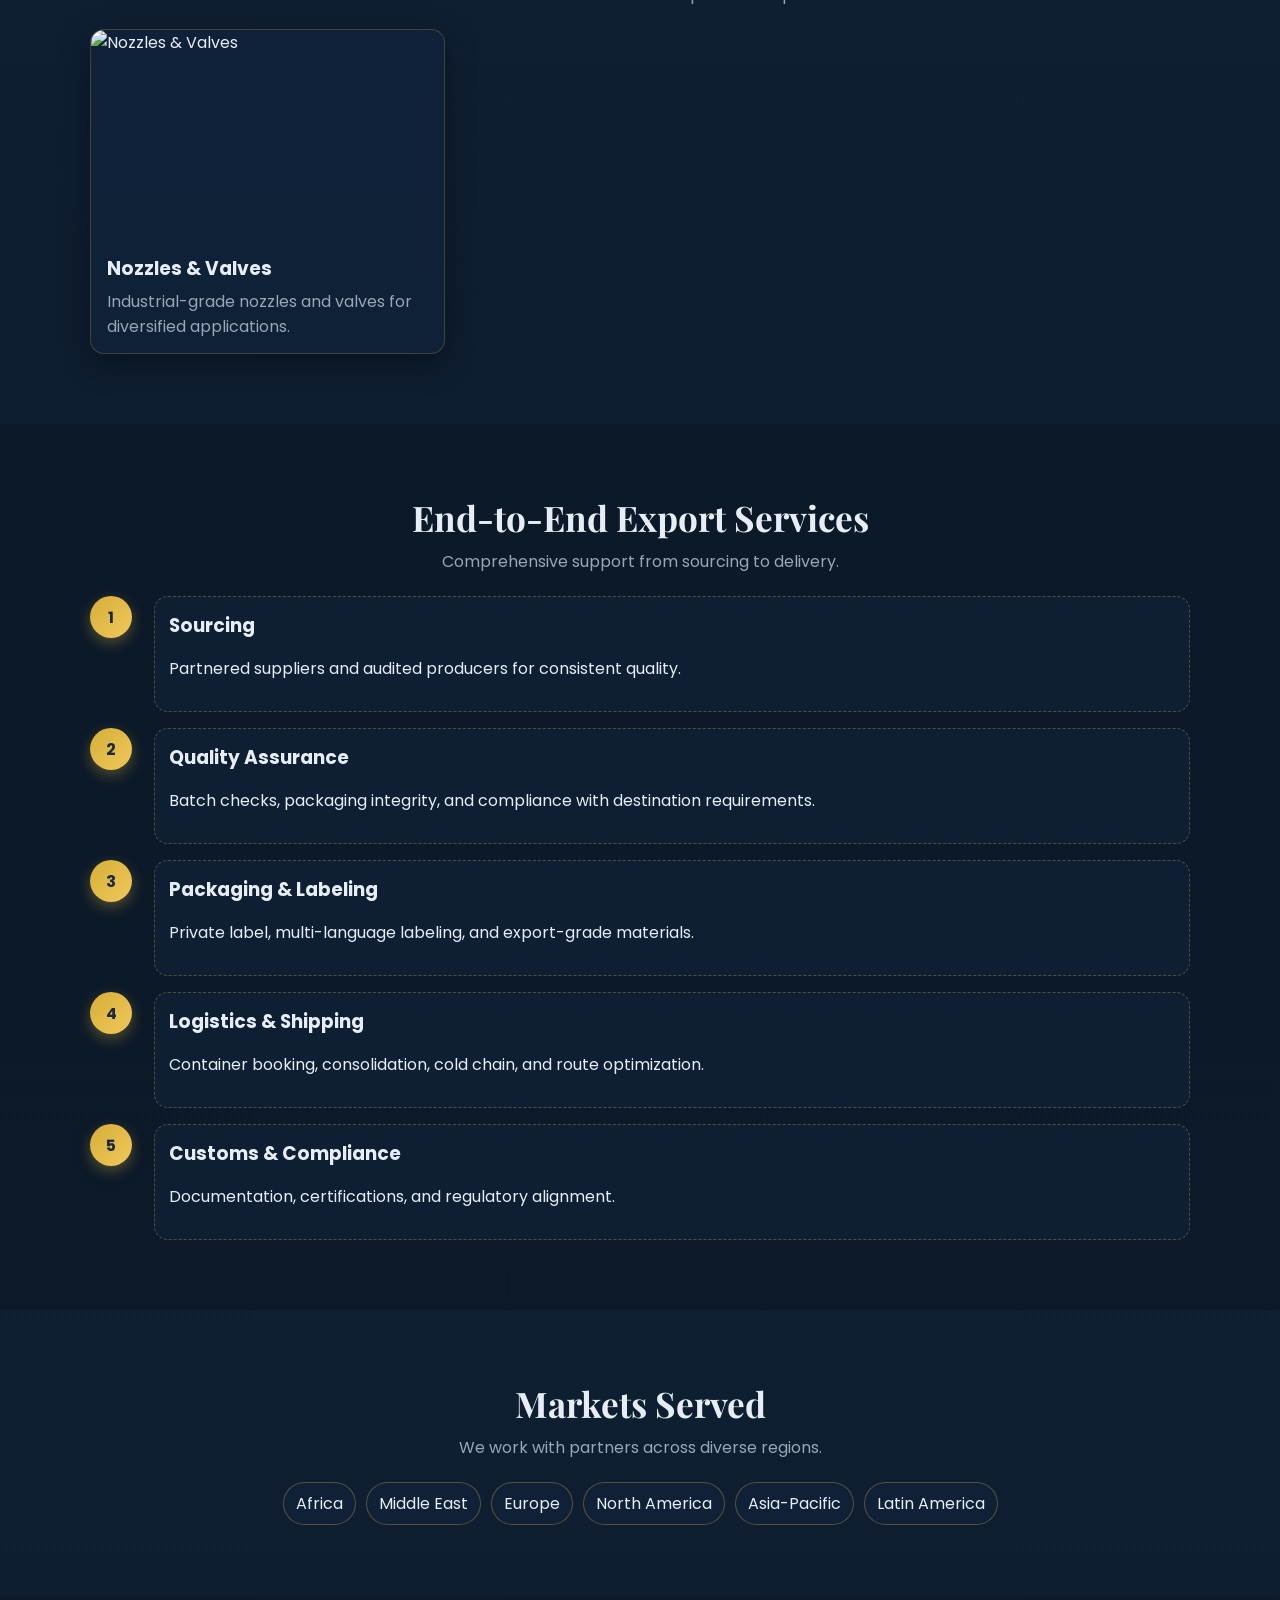
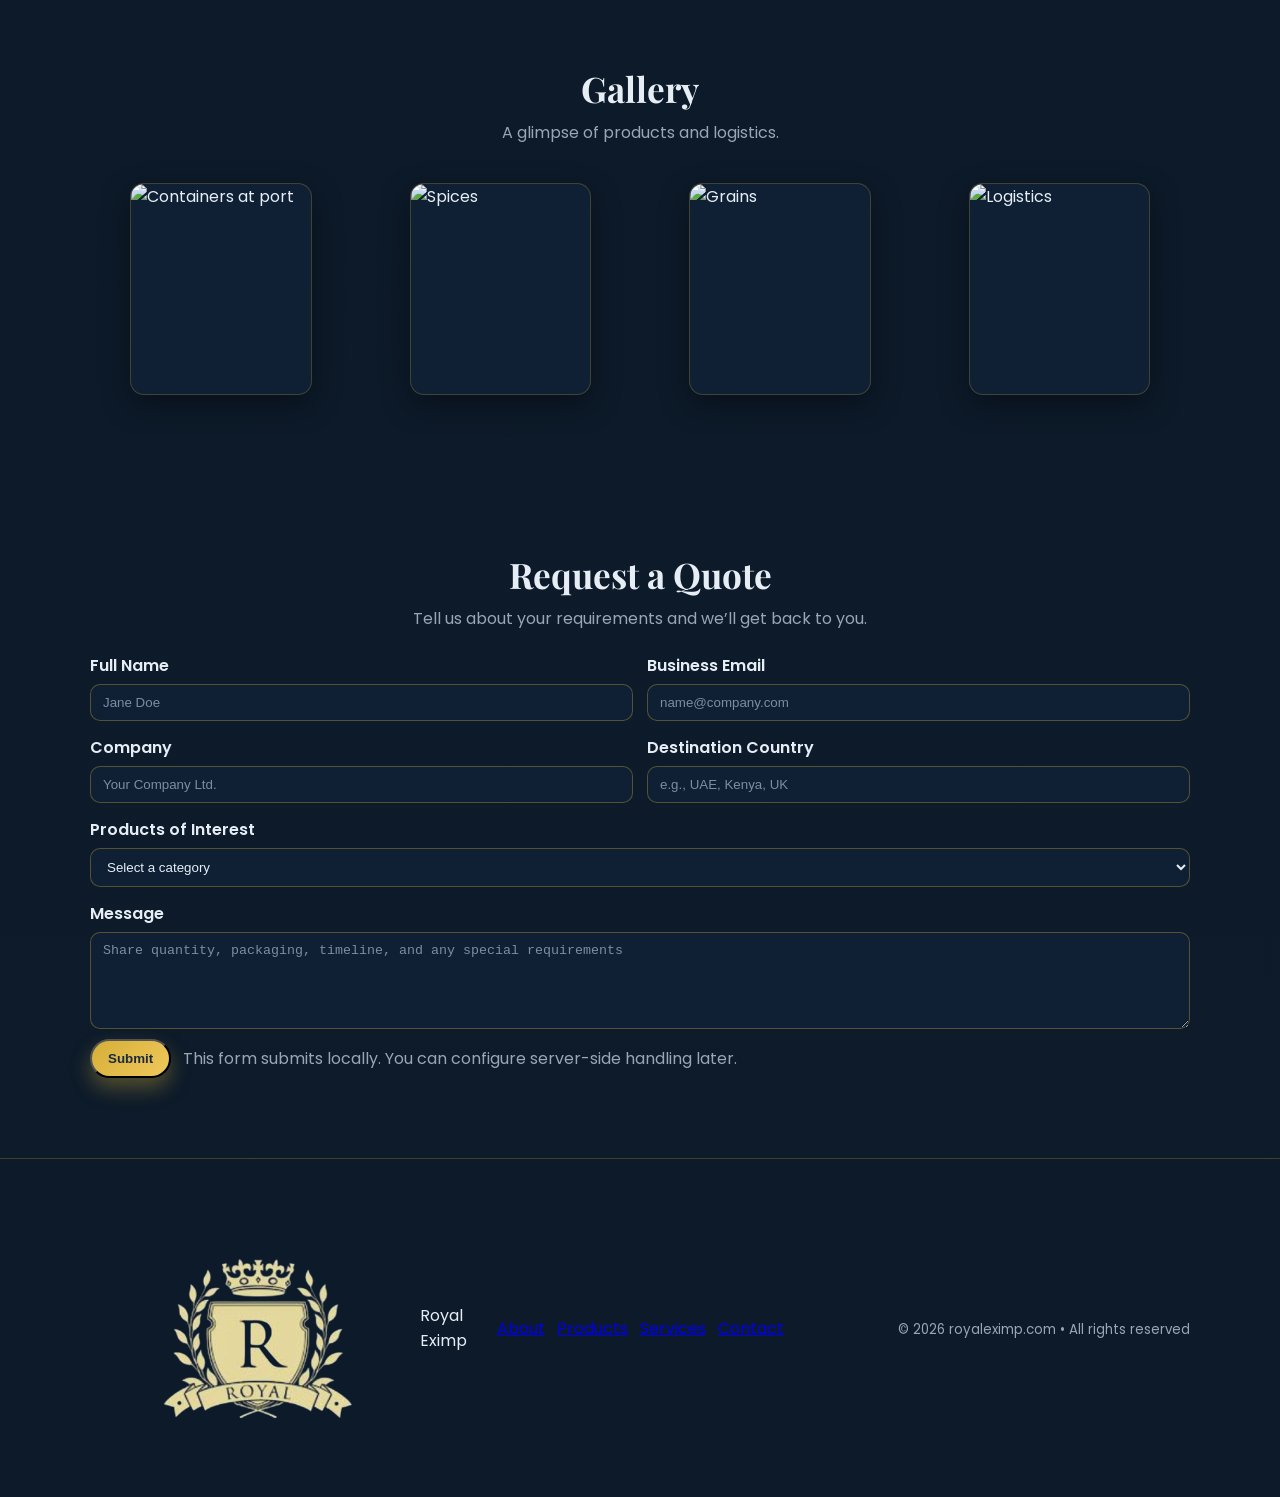
==== commit b294b83f: "Updated Logo" ====
--- a/index.html
+++ b/index.html
@@ -28,7 +28,7 @@
   <header class="navbar">
     <div class="container nav-content">
       <a href="#hero" class="brand">
-        <img src="assets/logo.svg" alt="Royal Eximp logo" class="brand-logo" />
+        <img src="assets/logo1.svg" alt="Royal Eximp crest logo" class="brand-logo" />
         <span class="brand-name">Royal Eximp</span>
       </a>
       <button class="nav-toggle" aria-label="Toggle navigation" aria-expanded="false">☰</button>
@@ -48,6 +48,9 @@
   <section id="hero" class="hero">
     <div class="hero-bg" role="img" aria-label="Global shipping containers at port with food trade"></div>
     <div class="container hero-content">
+      <div class="logo-lockup reveal">
+        <img src="assets/logo1.svg" alt="Royal Eximp crest logo" class="logo-badge" />
+      </div>
       <h1 class="headline reveal">Global Export & Import for Food and Goods</h1>
       <p class="subhead reveal">From fruits and groceries to garments, medical aid, electronics, automotive, furniture, and more — we move quality products reliably across borders.</p>
       <div class="hero-cta reveal">
--- a/styles.css
+++ b/styles.css
@@ -42,16 +42,28 @@
   justify-content: space-between;
   padding: 12px 0;
 }
-.brand {
-  display: inline-flex;
-  align-items: center;
-  gap: 8px;
-  color: var(--clr-text);
-  text-decoration: none;
-  font-weight: 700;
-}
-.brand .brand-logo { height: 28px; width: auto; display: inline-block; }
-.brand .brand-name { letter-spacing: 0.5px; }
+.brand {
+  display: inline-flex;
+  align-items: center;
+  gap: 8px;
+  color: var(--clr-text);
+  text-decoration: none;
+  font-weight: 700;
+}
+.brand .brand-logo { height: 28px; width: auto; display: inline-block; }
+.brand .brand-name { letter-spacing: 0.5px; }
+
+/* Hero logo lockup */
+.logo-lockup { display: grid; place-items: center; margin-bottom: 10px; }
+.logo-badge {
+  width: clamp(80px, 18vw, 140px);
+  height: auto;
+  border-radius: 12px;
+  background: rgba(17,36,60,0.55);
+  border: 1px solid rgba(212,175,55,0.35);
+  padding: 6px;
+  filter: drop-shadow(0 10px 25px rgba(0,0,0,0.35));
+}
 .nav-links {
   display: flex;
   align-items: center;
@@ -233,7 +245,7 @@
 .footer-content {
   display: grid; grid-template-columns: 1fr auto 1fr; align-items: center;
 }
-.footer-brand { display: inline-flex; align-items: center; gap: 8px; }
+.footer-brand { display: inline-flex; align-items: center; gap: 8px; }
 .footer-links { display: flex; gap: 12px; justify-content: center; }
 .footer-copy { text-align: right; color: var(--clr-muted); }
 
@@ -275,4 +287,4 @@
   .form-grid { grid-template-columns: 1fr; }
   .footer-content { grid-template-columns: 1fr; gap: 12px; text-align: center; }
   .footer-copy { text-align: center; }
-}
+}
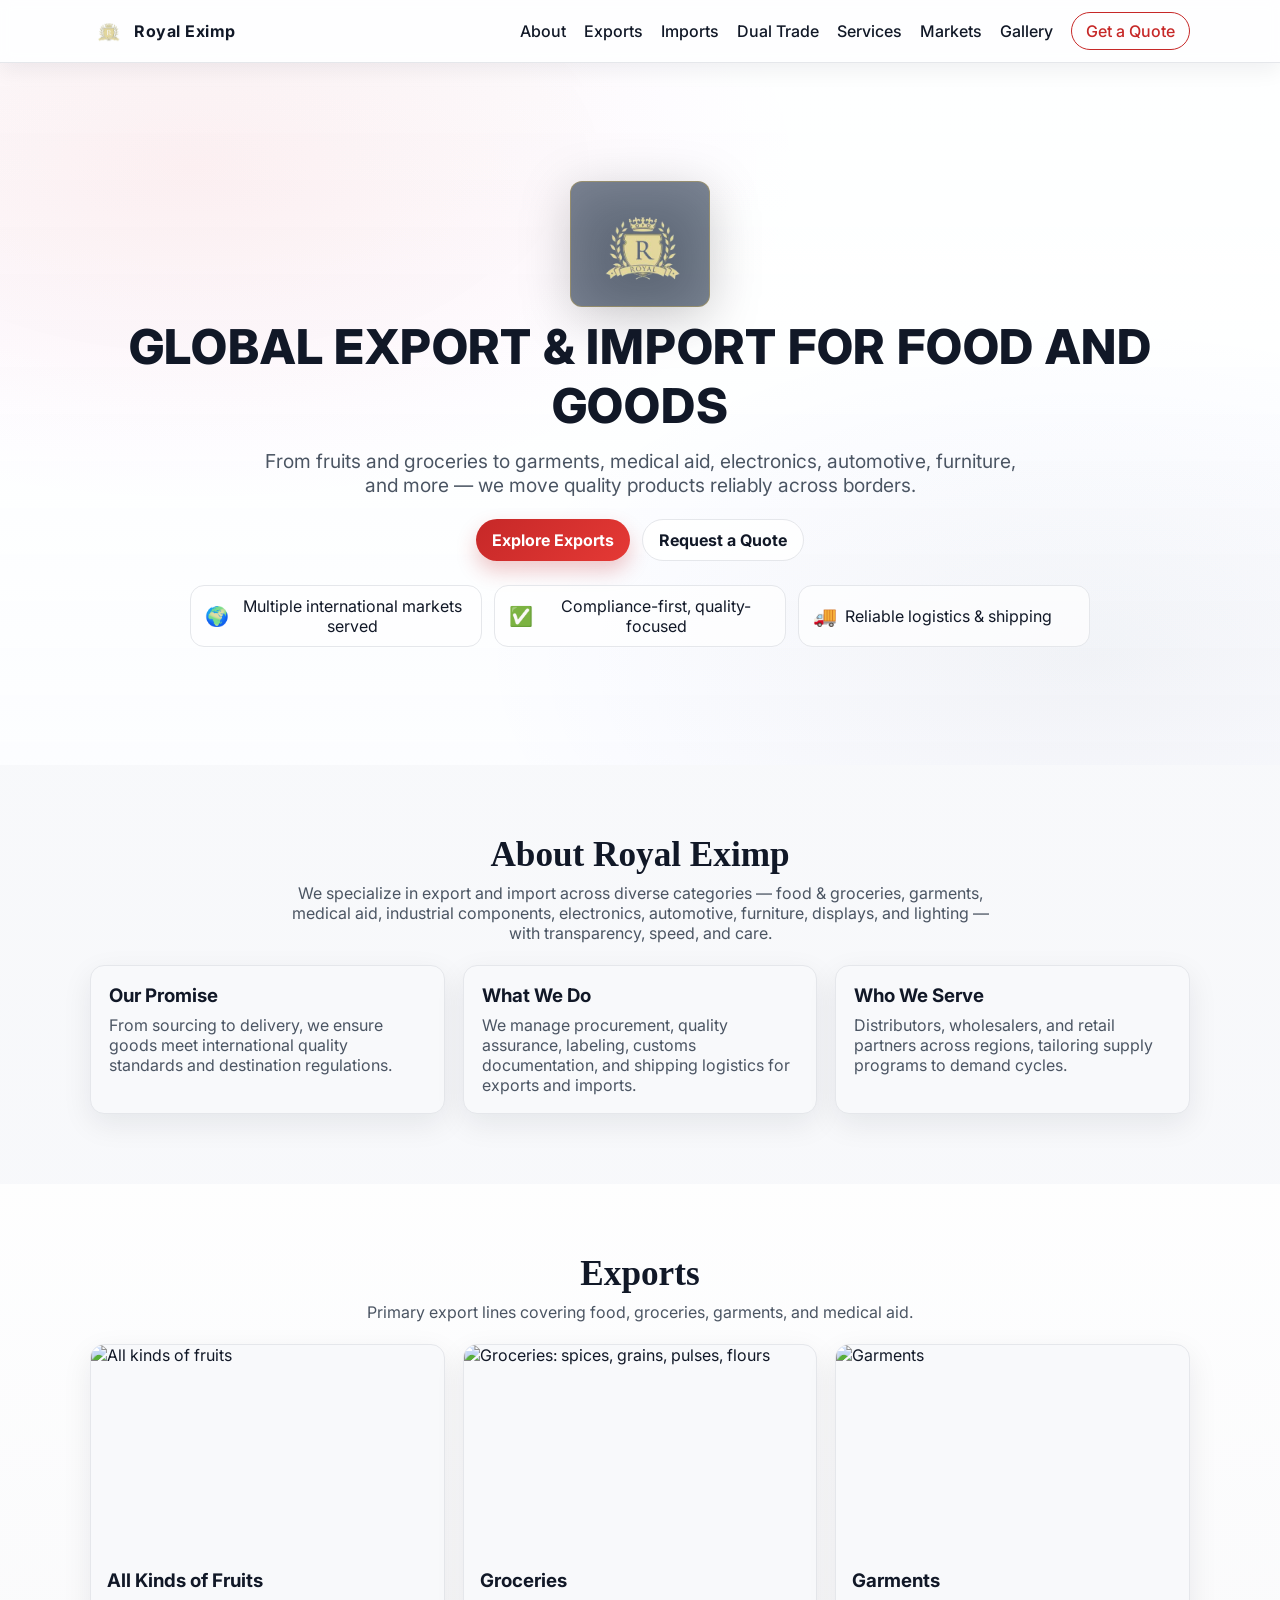
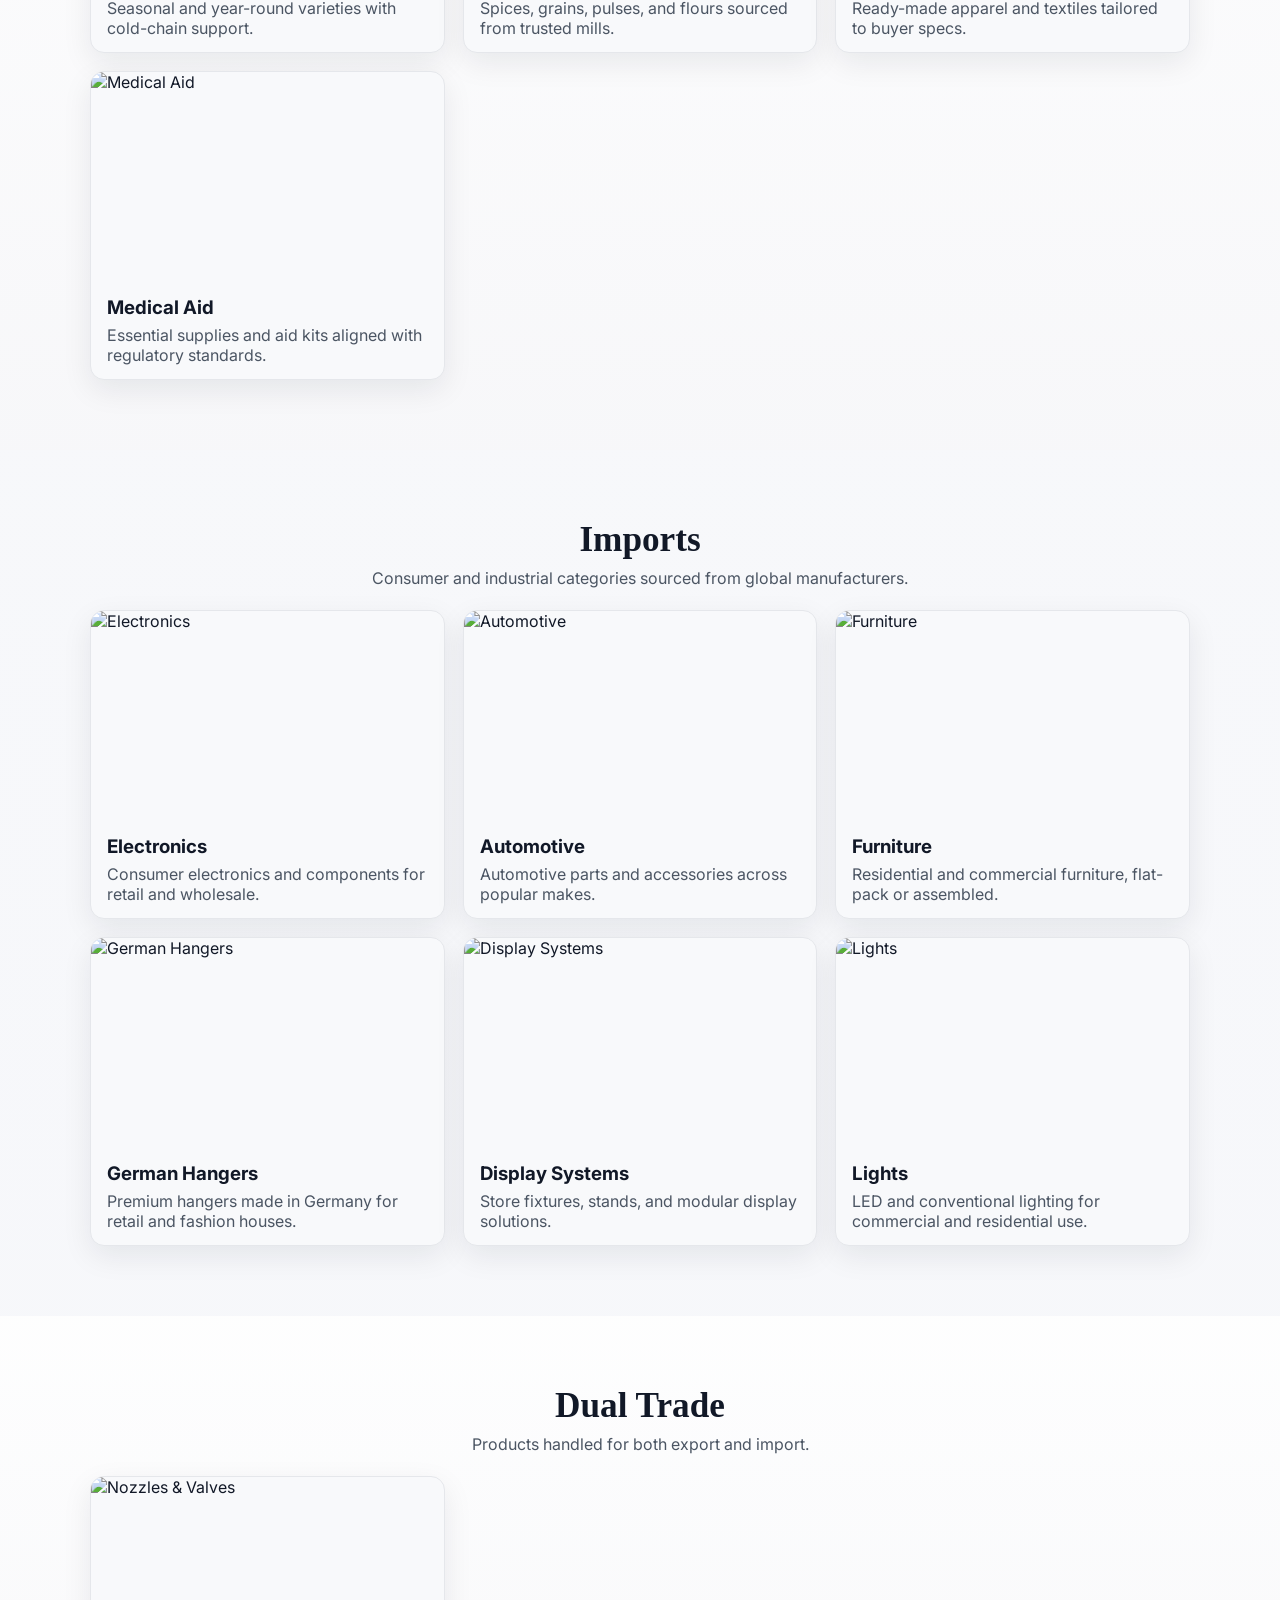
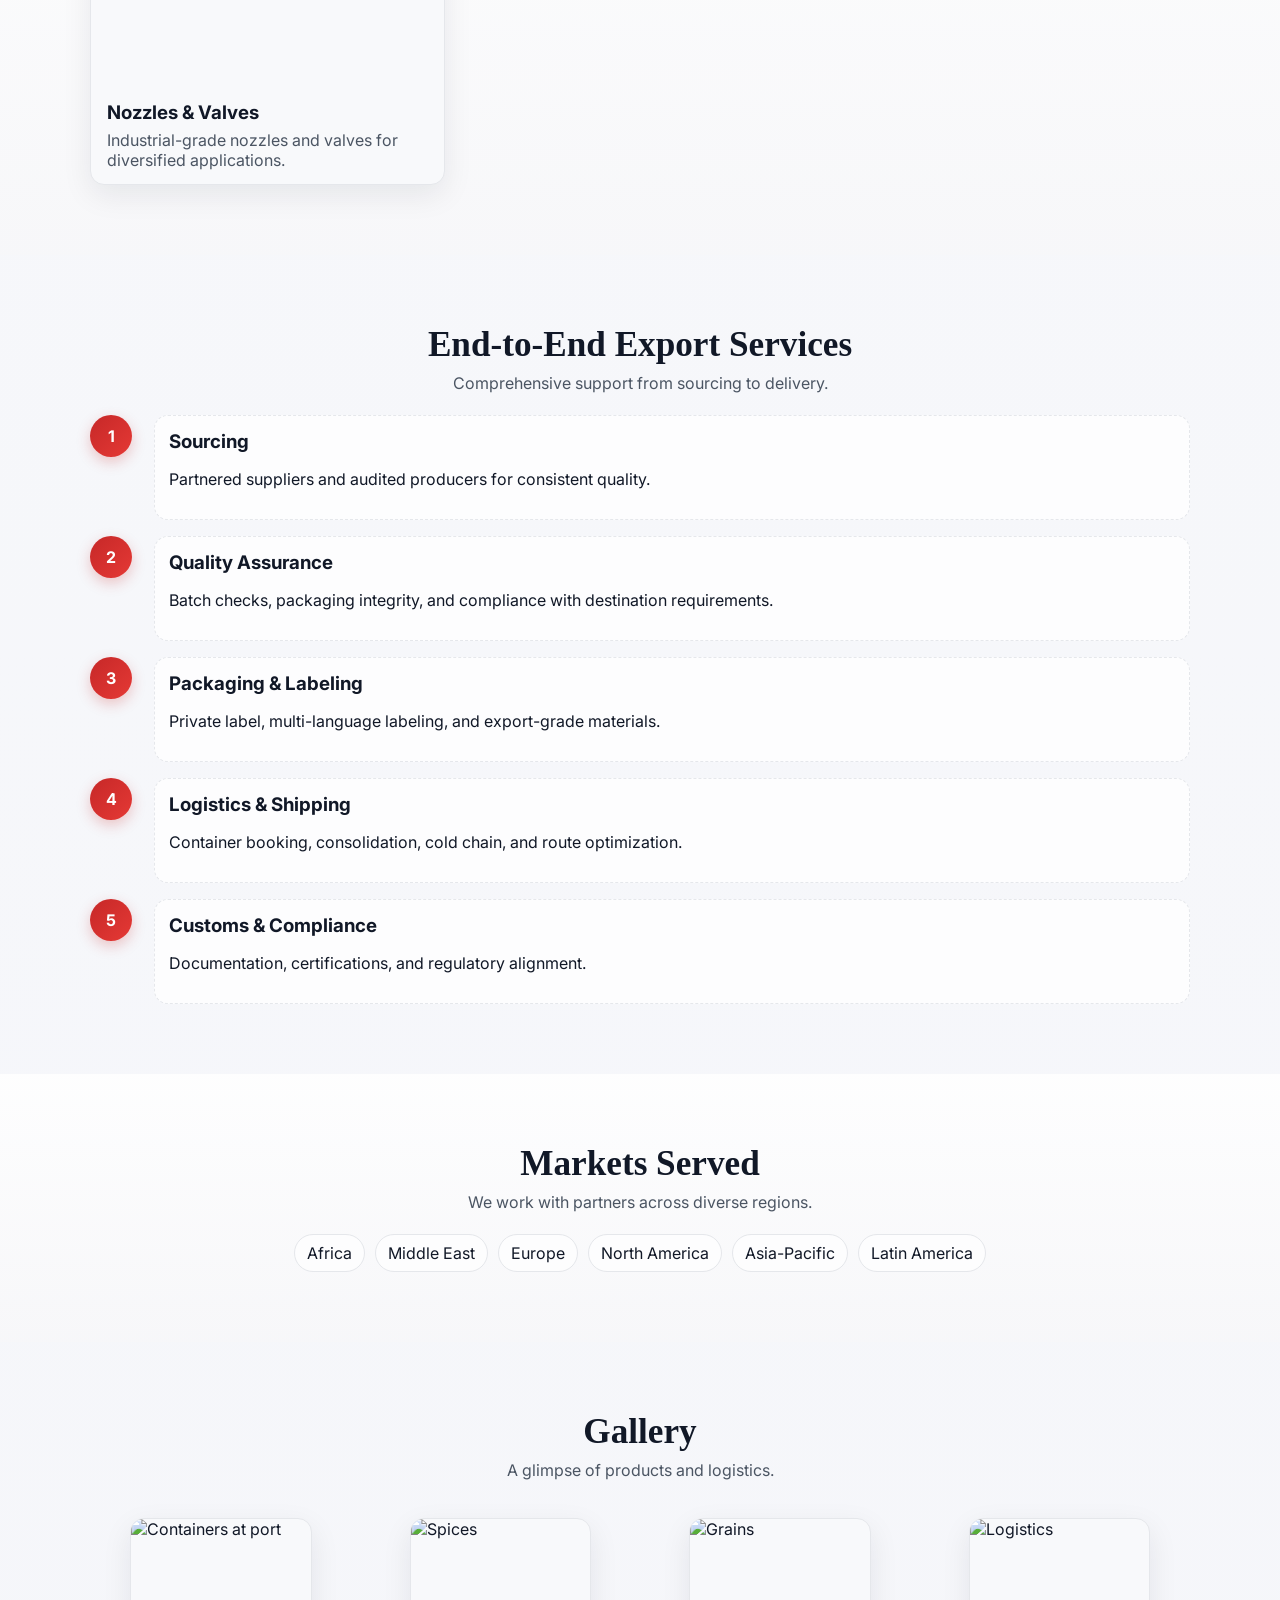
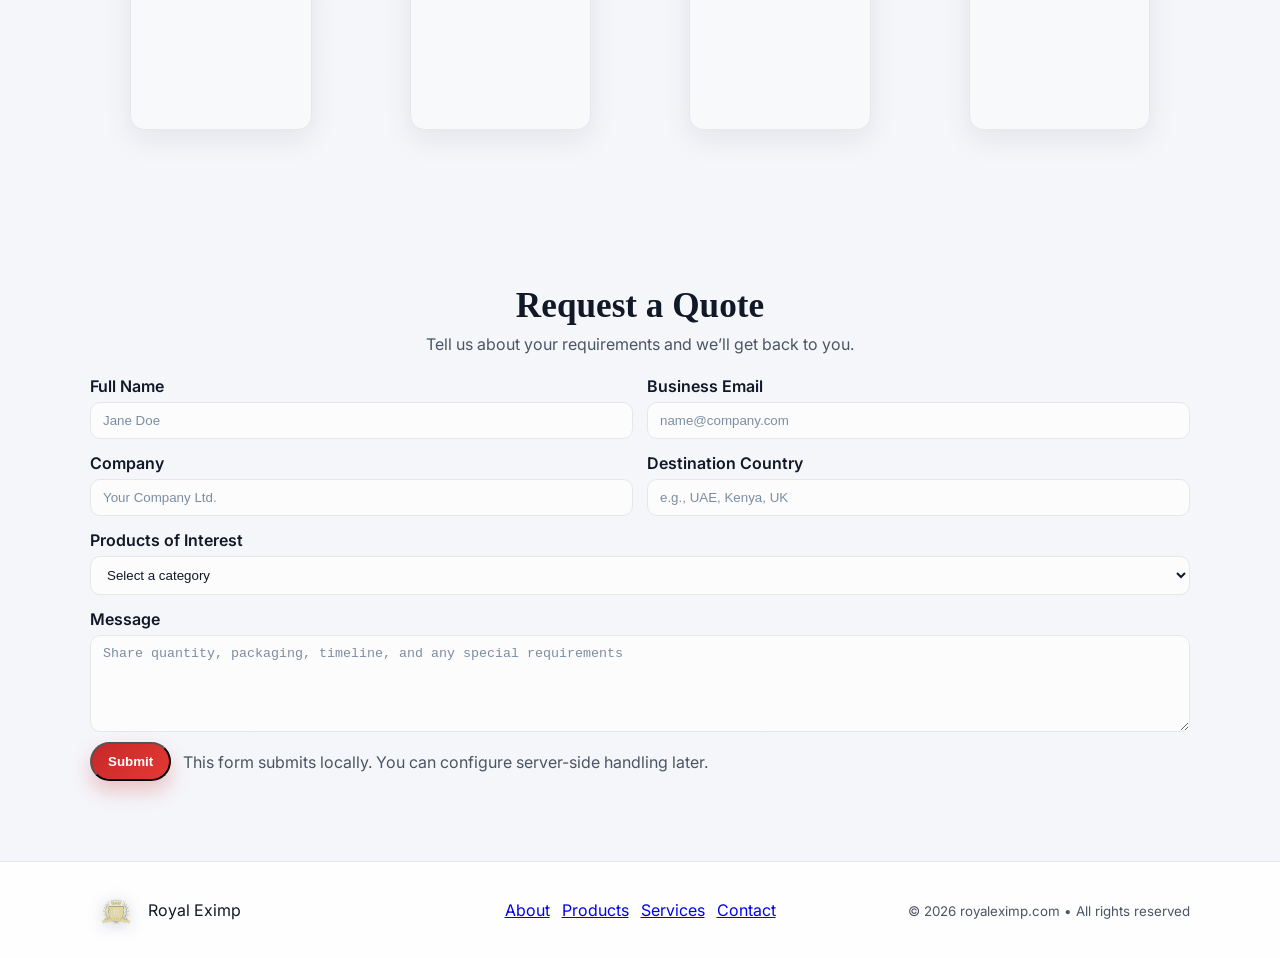
==== commit fe2e7e39: "Updated with colors" ====
--- a/index.html
+++ b/index.html
@@ -10,7 +10,7 @@
   <!-- Fonts -->
   <link rel="preconnect" href="https://fonts.googleapis.com" />
   <link rel="preconnect" href="https://fonts.gstatic.com" crossorigin />
-  <link href="https://fonts.googleapis.com/css2?family=Poppins:wght@300;400;600;700&family=Playfair+Display:wght@600;700&display=swap" rel="stylesheet" />
+  <link href="https://fonts.googleapis.com/css2?family=Inter:wght@400;600;700;800&display=swap" rel="stylesheet" />
 
   <link rel="stylesheet" href="styles.css" />
   <link rel="icon" href="data:image/svg+xml,%3Csvg xmlns='http://www.w3.org/2000/svg' viewBox='0 0 64 64'%3E%3Ctext y='52' x='6' font-size='52'%3E%F0%9F%91%91%3C/text%3E%3C/svg%3E" />
--- a/styles.css
+++ b/styles.css
@@ -1,24 +1,26 @@
 :root {
-  --clr-bg: #0d1b2a;
-  --clr-surface: #11243c;
-  --clr-primary: #1b3a57; /* deep royal blue */
-  --clr-accent: #d4af37;  /* gold */
-  --clr-teal: #0fa3b1;
-  --clr-text: #e6edf5;
-  --clr-muted: #98a6b5;
-  --clr-white: #f7fafc;
+  /* Light theme: soft ivory/grey/red */
+  --clr-bg: #f5f6fa;          /* very light cool grey */
+  --clr-surface: #f8f9fb;     /* soft off-white surface */
+  --clr-primary: #e5e7eb;     /* light grey */
+  --clr-accent: #c62828;      /* brand red */
+  --clr-accent-2: #e53935;    /* brighter red for hover */
+  --clr-text: #111827;        /* near black */
+  --clr-muted: #4b5563;       /* medium grey text */
+  --clr-border: #e5e7eb;      /* light grey border */
+  --clr-white: #ffffff;
 
   --radius: 14px;
-  --shadow: 0 10px 30px rgba(0,0,0,0.35);
+  --shadow: 0 10px 30px rgba(17, 24, 39, 0.08);
   --blur: saturate(180%) blur(6px);
 }
 
 * { box-sizing: border-box; }
 html, body { margin: 0; padding: 0; }
 body {
-  font-family: "Poppins", system-ui, -apple-system, Segoe UI, Roboto, "Helvetica Neue", Arial, "Noto Sans", "Apple Color Emoji", "Segoe UI Emoji";
-  color: var(--clr-text);
-  background: linear-gradient(180deg, #0b1626 0%, #0d1b2a 100%);
+  font-family: "Inter", system-ui, -apple-system, Segoe UI, Roboto, "Helvetica Neue", Arial, "Noto Sans", "Apple Color Emoji", "Segoe UI Emoji";
+  color: var(--clr-text);
+  background: linear-gradient(180deg, #f8f9fb 0%, #f5f6fa 100%);
 }
 
 /* Container */
@@ -32,9 +34,10 @@
   position: sticky;
   top: 0;
   z-index: 50;
-  background: rgba(13,27,42,0.65);
+  background: rgba(255,255,255,0.85);
   backdrop-filter: var(--blur);
-  border-bottom: 1px solid rgba(212,175,55,0.25);
+  border-bottom: 1px solid var(--clr-border);
+  box-shadow: 0 8px 20px rgba(17,24,39,0.06);
 }
 .nav-content {
   display: flex;
@@ -50,7 +53,7 @@
   text-decoration: none;
   font-weight: 700;
 }
-.brand .brand-logo { height: 28px; width: auto; display: inline-block; }
+.brand .brand-logo { height: 32px; width: auto; display: inline-block; }
 .brand .brand-name { letter-spacing: 0.5px; }
 
 /* Hero logo lockup */
@@ -102,18 +105,20 @@
   position: absolute;
   inset: 0;
   background-image:
-    radial-gradient(ellipse at 20% 10%, rgba(212,175,55,0.25), transparent 40%),
-    radial-gradient(ellipse at 80% 80%, rgba(15,163,177,0.15), transparent 40%),
-    linear-gradient(180deg, rgba(13,27,42,0.7), rgba(13,27,42,0.9)),
+    radial-gradient(ellipse at 15% 15%, rgba(198,40,40,0.08), transparent 40%),
+    radial-gradient(ellipse at 85% 85%, rgba(17,24,39,0.05), transparent 40%),
+    linear-gradient(180deg, rgba(248,249,251,0.92), rgba(245,246,250,0.98)),
     url('https://source.unsplash.com/1600x900/?container,port,food');
   background-size: cover;
   background-position: center;
-  filter: contrast(105%) saturate(110%);
+  filter: brightness(1.02) contrast(1.02) saturate(1.02);
 }
 .hero-content { position: relative; z-index: 1; padding: 80px 0; }
 .headline {
-  font-family: "Playfair Display", serif;
-  font-size: clamp(2rem, 6vw, 3.2rem);
+  font-weight: 800;
+  letter-spacing: 0.8px;
+  text-transform: uppercase;
+  font-size: clamp(1.9rem, 6vw, 3rem);
   margin: 0 0 14px;
 }
 .subhead {
@@ -134,8 +139,8 @@
   display: flex;
   align-items: center;
   gap: 8px;
-  background: rgba(17,36,60,0.6);
-  border: 1px solid rgba(212,175,55,0.25);
+  background: rgba(255,255,255,0.7);
+  border: 1px solid var(--clr-border);
   border-radius: var(--radius);
   padding: 10px 14px;
 }
@@ -143,7 +148,7 @@
 
 /* Sections */
 .section { padding: 70px 0; }
-.section.alt { background: linear-gradient(180deg, rgba(17,36,60,0.55), rgba(17,36,60,0.35)); }
+.section.alt { background: linear-gradient(180deg, rgba(255,255,255,0.85), rgba(247,247,249,0.85)); }
 .section-header { text-align: center; margin-bottom: 22px; }
 .section-title {
   font-family: "Playfair Display", serif;
@@ -163,8 +168,8 @@
 .cards-4 { grid-template-columns: repeat(4, 1fr); }
 
 .card, .product-card, .gallery-card {
-  background: rgba(17,36,60,0.65);
-  border: 1px solid rgba(212,175,55,0.25);
+  background: var(--clr-surface);
+  border: 1px solid var(--clr-border);
   border-radius: var(--radius);
   box-shadow: var(--shadow);
   overflow: hidden;
@@ -191,13 +196,13 @@
 }
 .timeline-marker {
   width: 42px; height: 42px; border-radius: 999px;
-  background: linear-gradient(135deg, var(--clr-accent), #f1c85c);
-  color: #1b2a41; display: grid; place-items: center; font-weight: 700;
-  box-shadow: 0 5px 14px rgba(212,175,55,0.35);
+  background: linear-gradient(135deg, var(--clr-accent), var(--clr-accent-2));
+  color: #ffffff; display: grid; place-items: center; font-weight: 700;
+  box-shadow: 0 5px 14px rgba(198,40,40,0.25);
 }
 .timeline-content {
-  background: rgba(17,36,60,0.55);
-  border: 1px dashed rgba(212,175,55,0.35);
+  background: rgba(255,255,255,0.75);
+  border: 1px dashed var(--clr-border);
   border-radius: var(--radius);
   padding: 14px;
 }
@@ -206,11 +211,11 @@
 /* Badges */
 .badges { display: flex; flex-wrap: wrap; gap: 10px; justify-content: center; }
 .badge {
-  border: 1px solid rgba(212,175,55,0.35);
+  border: 1px solid var(--clr-border);
   color: var(--clr-text);
   padding: 8px 12px;
   border-radius: 999px;
-  background: rgba(17,36,60,0.6);
+  background: rgba(255,255,255,0.7);
 }
 
 /* Contact */
@@ -224,9 +229,9 @@
 .form-field.full { grid-column: 1 / -1; }
 label { font-weight: 600; }
 input, select, textarea {
-  background: rgba(17,36,60,0.6);
-  color: var(--clr-text);
-  border: 1px solid rgba(212,175,55,0.35);
+  background: rgba(255,255,255,0.7);
+  color: var(--clr-text);
+  border: 1px solid var(--clr-border);
   padding: 10px 12px;
   border-radius: 10px;
 }
@@ -241,11 +246,12 @@
 }
 
 /* Footer */
-.footer { padding: 26px 0; background: rgba(13,27,42,0.85); border-top: 1px solid rgba(212,175,55,0.25); }
+.footer { padding: 26px 0; background: rgba(255,255,255,0.95); border-top: 1px solid var(--clr-border); }
 .footer-content {
   display: grid; grid-template-columns: 1fr auto 1fr; align-items: center;
 }
 .footer-brand { display: inline-flex; align-items: center; gap: 8px; }
+.footer .brand-logo { height: 44px; filter: drop-shadow(0 2px 8px rgba(17,24,39,0.25)); }
 .footer-links { display: flex; gap: 12px; justify-content: center; }
 .footer-copy { text-align: right; color: var(--clr-muted); }
 
@@ -256,21 +262,26 @@
   padding: 10px 16px; border-radius: 999px;
 }
 .btn-primary {
-  background: linear-gradient(135deg, var(--clr-accent), #f1c85c);
-  color: #1b2a41;
-  box-shadow: 0 10px 20px rgba(212,175,55,0.35);
+  background: linear-gradient(135deg, var(--clr-accent), var(--clr-accent-2));
+  color: #ffffff;
+  box-shadow: 0 10px 20px rgba(198,40,40,0.25);
 }
 .btn-primary:hover { filter: brightness(1.05); transform: translateY(-1px); }
 .btn-secondary {
-  background: rgba(17,36,60,0.6);
-  color: var(--clr-text);
-  border: 1px solid rgba(212,175,55,0.35);
+  background: rgba(255,255,255,0.9);
+  color: var(--clr-text);
+  border: 1px solid var(--clr-border);
 }
 .btn-secondary:hover { border-color: var(--clr-accent); }
 
 /* Reveal on scroll */
 .reveal { opacity: 0; transform: translateY(8px); transition: 600ms ease; }
 .reveal.revealed { opacity: 1; transform: translateY(0); }
+
+/* iOS Safari fallback when backdrop-filter unsupported */
+@supports not ((backdrop-filter: blur(6px)) or (-webkit-backdrop-filter: blur(6px))) {
+  .navbar { background: rgba(255,255,255,0.98); }
+}
 
 /* Responsive */
 @media (max-width: 900px) {
@@ -281,7 +292,7 @@
   .nav-toggle { display: inline-block; }
   .nav-links { display: none; }
   .nav-links.open { display: grid; gap: 12px; position: absolute; right: 4%; top: 64px;
-    background: rgba(17,36,60,0.9); padding: 12px; border-radius: 10px; border: 1px solid rgba(212,175,55,0.35); }
+    background: rgba(255,255,255,0.98); padding: 12px; border-radius: 10px; border: 1px solid var(--clr-border); }
   .trust-points { grid-template-columns: 1fr; }
   .about-grid, .cards-3, .cards-4 { grid-template-columns: 1fr; }
   .form-grid { grid-template-columns: 1fr; }
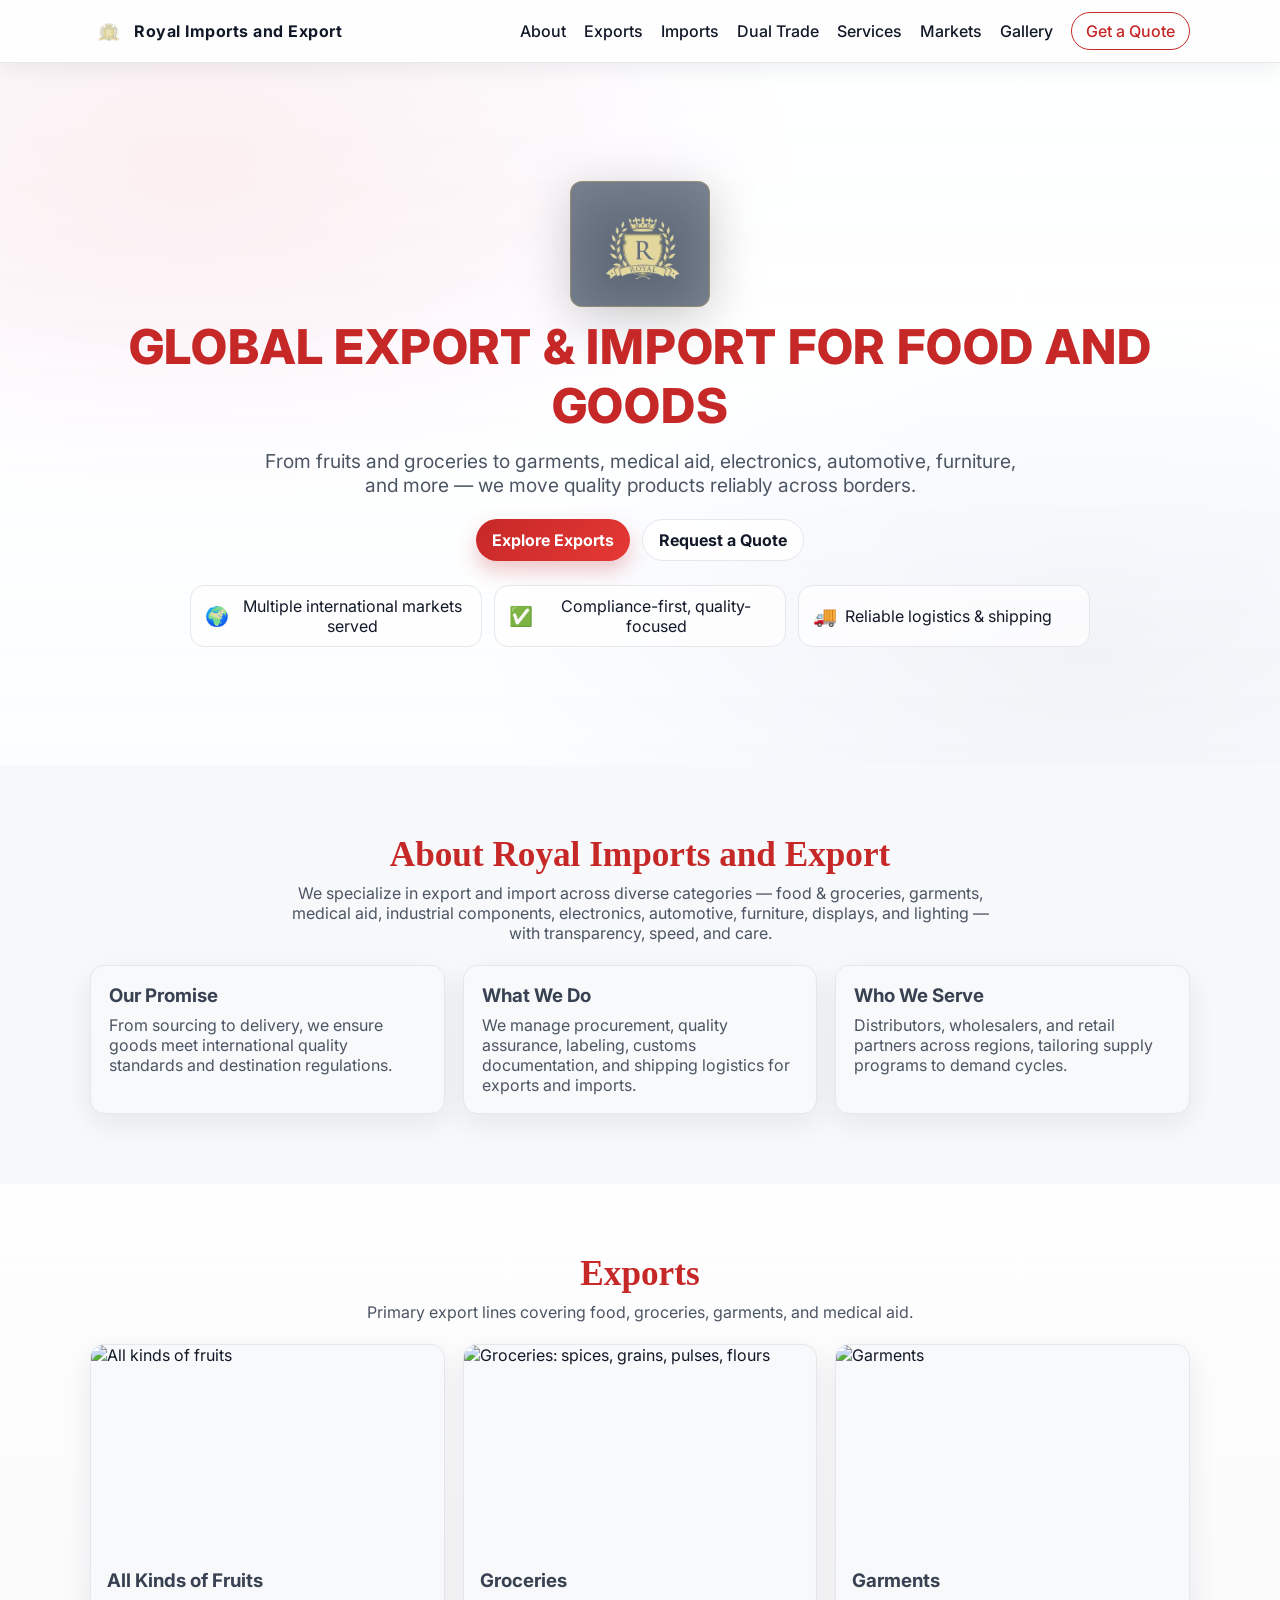
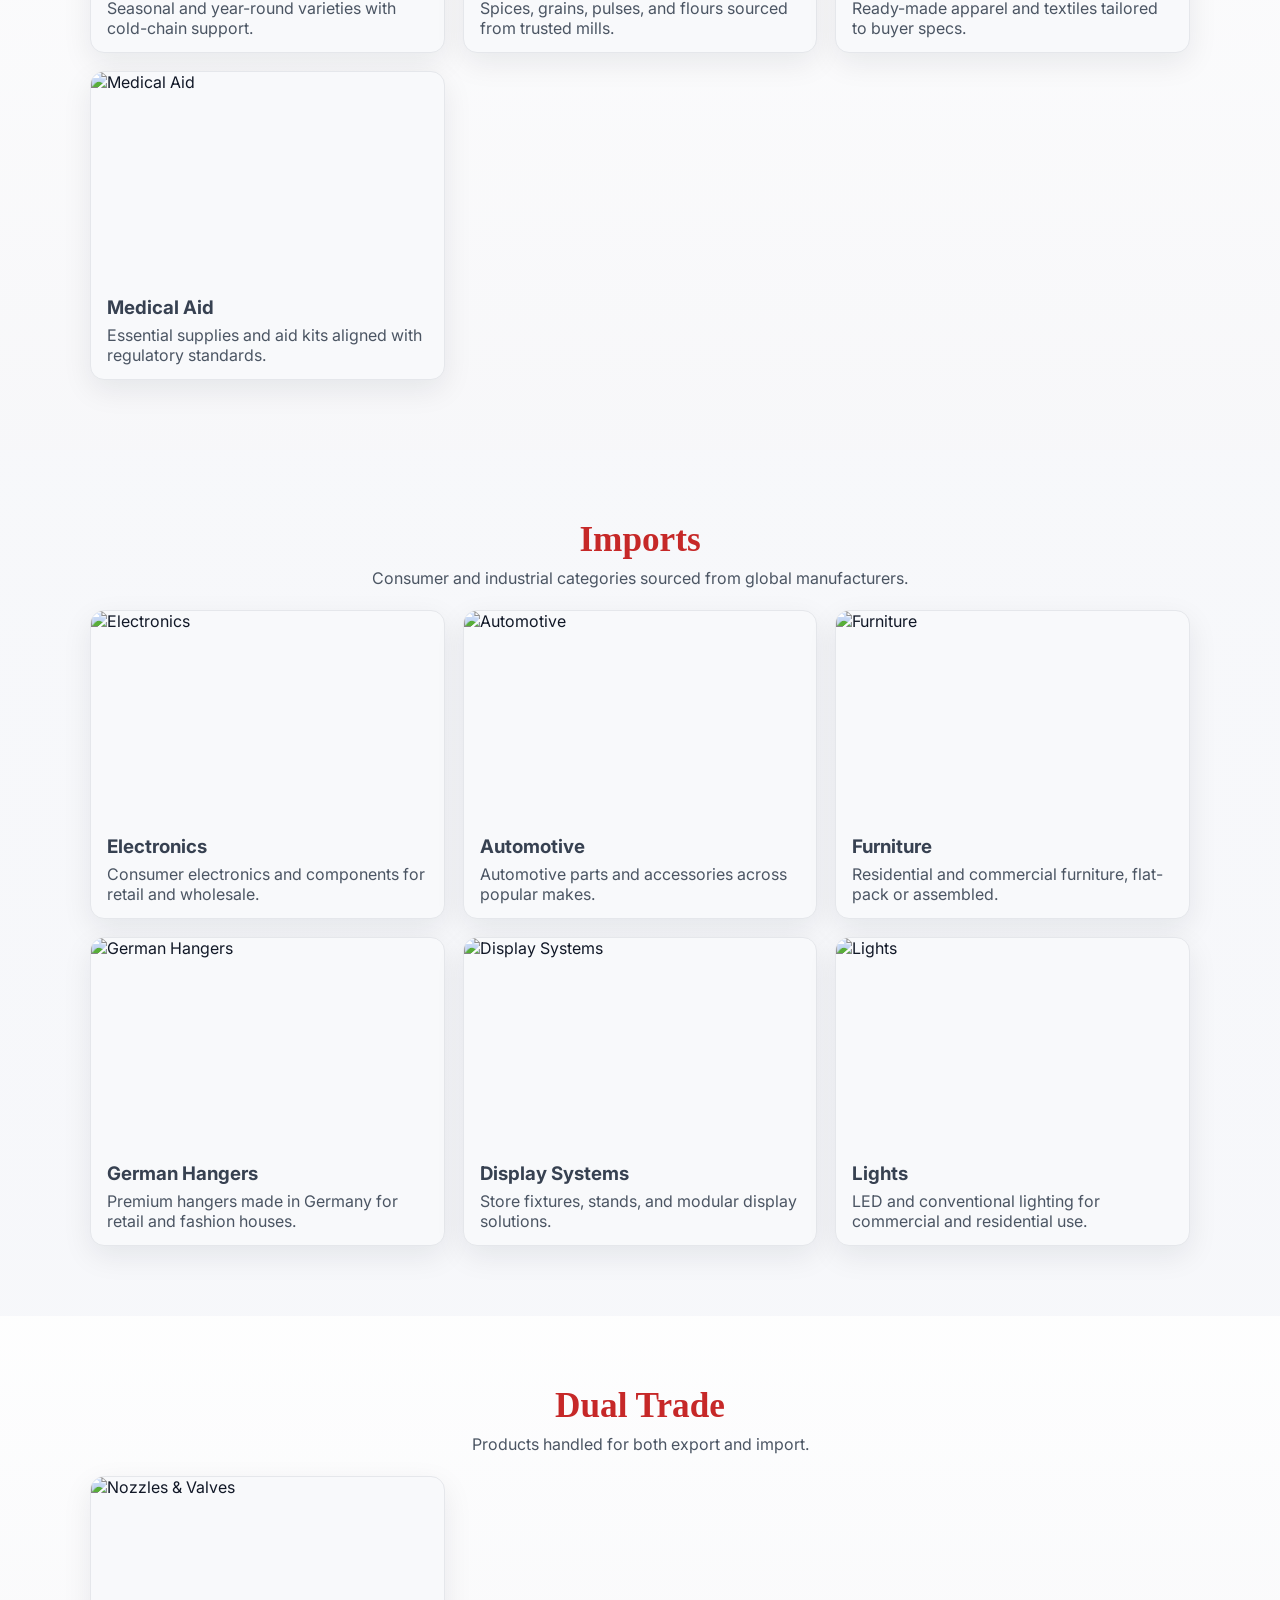
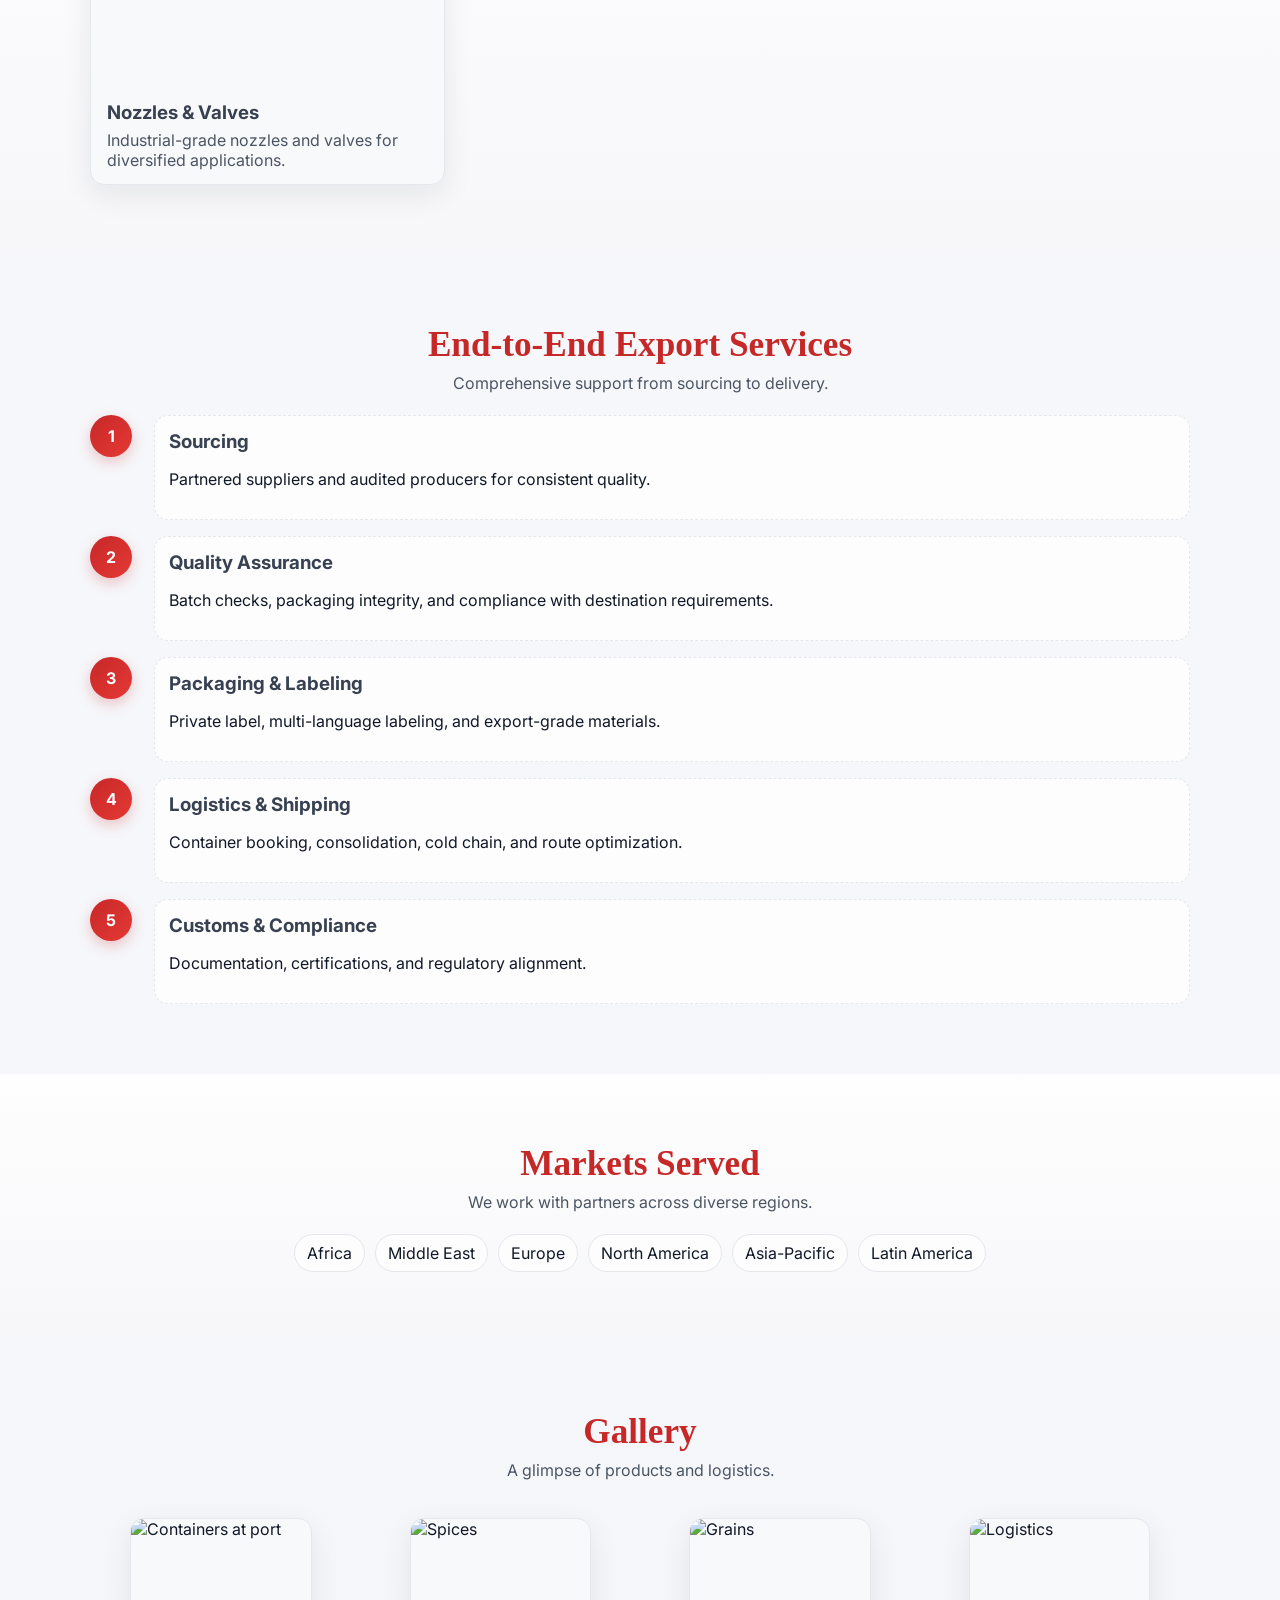
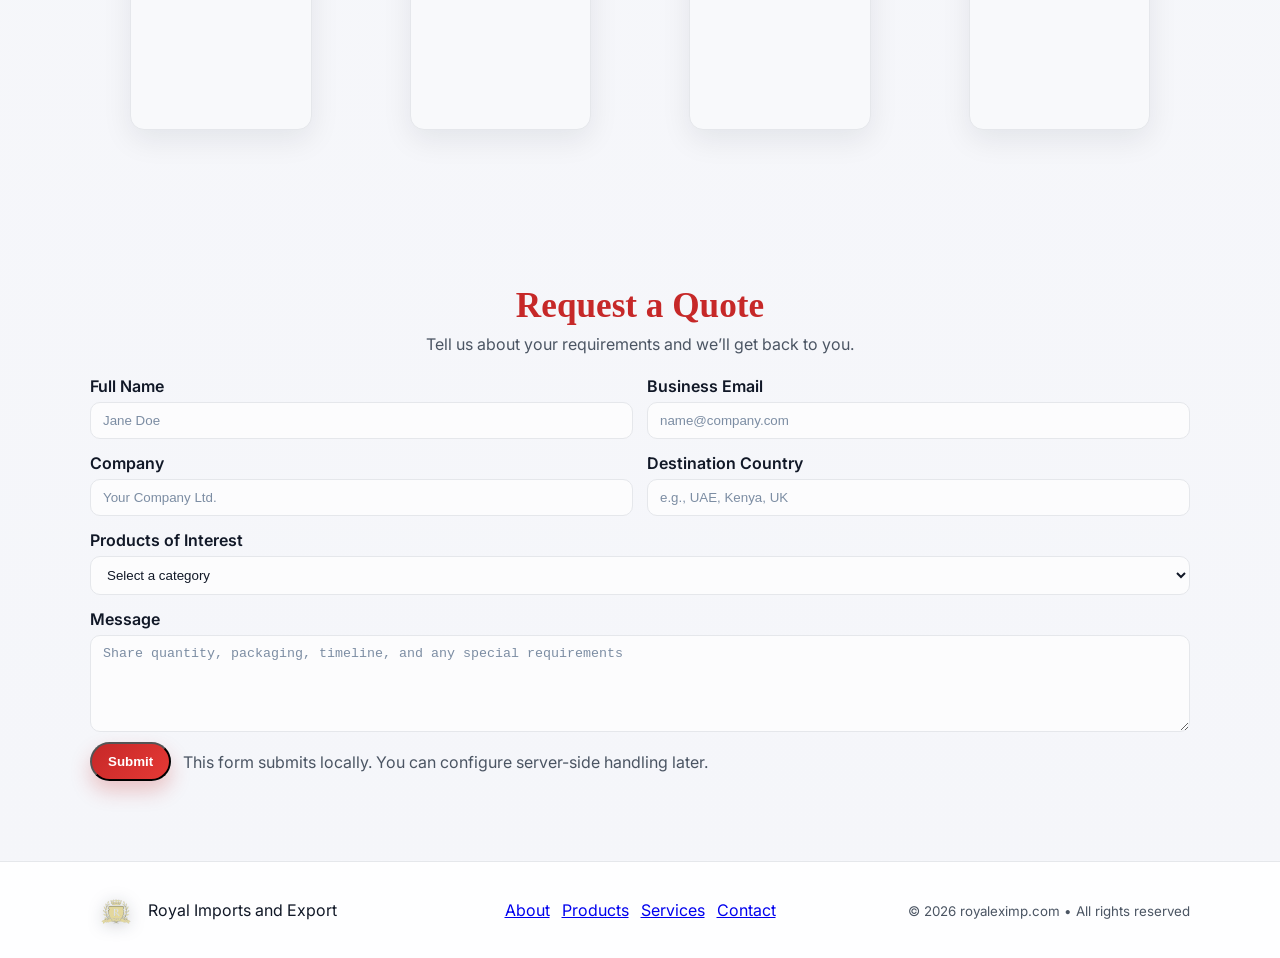
==== commit e16ee1d8: "Updated with red colors" ====
--- a/index.html
+++ b/index.html
@@ -3,7 +3,7 @@
 <head>
   <meta charset="UTF-8" />
   <meta name="viewport" content="width=device-width, initial-scale=1" />
-  <title>Royal Eximp | Global Export & Import Specialists</title>
+  <title>Royal Imports and Export | Global Export & Import Specialists</title>
   <meta name="description" content="Royal Eximp exports and imports food, groceries, garments, medical aid, industrial components, electronics, automotive, furniture, display systems, lights and more — with reliable compliance and logistics." />
   <link rel="canonical" href="https://royaleximp.com" />
 
@@ -14,23 +14,23 @@
 
   <link rel="stylesheet" href="styles.css" />
   <link rel="icon" href="data:image/svg+xml,%3Csvg xmlns='http://www.w3.org/2000/svg' viewBox='0 0 64 64'%3E%3Ctext y='52' x='6' font-size='52'%3E%F0%9F%91%91%3C/text%3E%3C/svg%3E" />
-  <script type="application/ld+json">
-  {
-    "@context": "https://schema.org",
-    "@type": "Organization",
-    "name": "Royal Eximp",
-    "url": "https://royaleximp.com",
-    "description": "Global export and import company for food, groceries, garments, medical aid, components, and consumer goods."
-  }
-  </script>
+  <script type="application/ld+json">
+  {
+    "@context": "https://schema.org",
+    "@type": "Organization",
+    "name": "Royal Imports and Export",
+    "url": "https://royaleximp.com",
+    "description": "Global export and import company for food, groceries, garments, medical aid, components, and consumer goods."
+  }
+  </script>
 </head>
 <body>
   <header class="navbar">
     <div class="container nav-content">
-      <a href="#hero" class="brand">
-        <img src="assets/logo1.svg" alt="Royal Eximp crest logo" class="brand-logo" />
-        <span class="brand-name">Royal Eximp</span>
-      </a>
+      <a href="#hero" class="brand">
+        <img src="assets/logo1.svg" alt="Royal Imports and Export crest logo" class="brand-logo" />
+        <span class="brand-name">Royal Imports and Export</span>
+      </a>
       <button class="nav-toggle" aria-label="Toggle navigation" aria-expanded="false">☰</button>
       <nav class="nav-links">
         <a href="#about">About</a>
@@ -48,9 +48,9 @@
   <section id="hero" class="hero">
     <div class="hero-bg" role="img" aria-label="Global shipping containers at port with food trade"></div>
     <div class="container hero-content">
-      <div class="logo-lockup reveal">
-        <img src="assets/logo1.svg" alt="Royal Eximp crest logo" class="logo-badge" />
-      </div>
+      <div class="logo-lockup reveal">
+        <img src="assets/logo1.svg" alt="Royal Imports and Export crest logo" class="logo-badge" />
+      </div>
       <h1 class="headline reveal">Global Export & Import for Food and Goods</h1>
       <p class="subhead reveal">From fruits and groceries to garments, medical aid, electronics, automotive, furniture, and more — we move quality products reliably across borders.</p>
       <div class="hero-cta reveal">
@@ -77,7 +77,7 @@
   <section id="about" class="section">
     <div class="container">
       <div class="section-header reveal">
-        <h2 class="section-title">About Royal Eximp</h2>
+        <h2 class="section-title">About Royal Imports and Export</h2>
         <p class="section-desc">We specialize in export and import across diverse categories — food & groceries, garments, medical aid, industrial components, electronics, automotive, furniture, displays, and lighting — with transparency, speed, and care.</p>
       </div>
       <div class="about-grid">
@@ -355,10 +355,10 @@
 
   <footer class="footer">
     <div class="container footer-content">
-      <div class="footer-brand">
-        <img src="assets/logo.svg" alt="Royal Eximp logo" class="brand-logo" />
-        <span class="brand-name">Royal Eximp</span>
-      </div>
+      <div class="footer-brand">
+        <img src="assets/logo.svg" alt="Royal Imports and Export logo" class="brand-logo" />
+        <span class="brand-name">Royal Imports and Export</span>
+      </div>
       <div class="footer-links">
         <a href="#about">About</a>
         <a href="#products">Products</a>
--- a/styles.css
+++ b/styles.css
@@ -9,6 +9,8 @@
   --clr-muted: #4b5563;       /* medium grey text */
   --clr-border: #e5e7eb;      /* light grey border */
   --clr-white: #ffffff;
+  --clr-heading-main: var(--clr-accent); /* main headers in red */
+  --clr-heading-sub: #374151;            /* subheaders in dark grey */
 
   --radius: 14px;
   --shadow: 0 10px 30px rgba(17, 24, 39, 0.08);
@@ -120,6 +122,7 @@
   text-transform: uppercase;
   font-size: clamp(1.9rem, 6vw, 3rem);
   margin: 0 0 14px;
+  color: var(--clr-heading-main);
 }
 .subhead {
   color: var(--clr-muted);
@@ -154,6 +157,7 @@
   font-family: "Playfair Display", serif;
   font-size: clamp(1.6rem, 4.5vw, 2.2rem);
   margin: 0;
+  color: var(--clr-heading-main);
 }
 .section-desc {
   color: var(--clr-muted);
@@ -175,7 +179,7 @@
   overflow: hidden;
 }
 .card { padding: 18px; }
-.card h3 { margin: 0 0 8px; }
+.card h3 { margin: 0 0 8px; color: var(--clr-heading-sub); }
 .card p { color: var(--clr-muted); margin: 0; }
 
 .product-card img, .gallery-card img {
@@ -183,7 +187,7 @@
   display: block;
 }
 .product-info { padding: 14px 16px; }
-.product-info h3 { margin: 0 0 6px; }
+.product-info h3 { margin: 0 0 6px; color: var(--clr-heading-sub); }
 .product-info p { color: var(--clr-muted); margin: 0; }
 
 /* Timeline */
@@ -206,7 +210,7 @@
   border-radius: var(--radius);
   padding: 14px;
 }
-.timeline-content h3 { margin: 0 0 6px; }
+.timeline-content h3 { margin: 0 0 6px; color: var(--clr-heading-sub); }
 
 /* Badges */
 .badges { display: flex; flex-wrap: wrap; gap: 10px; justify-content: center; }
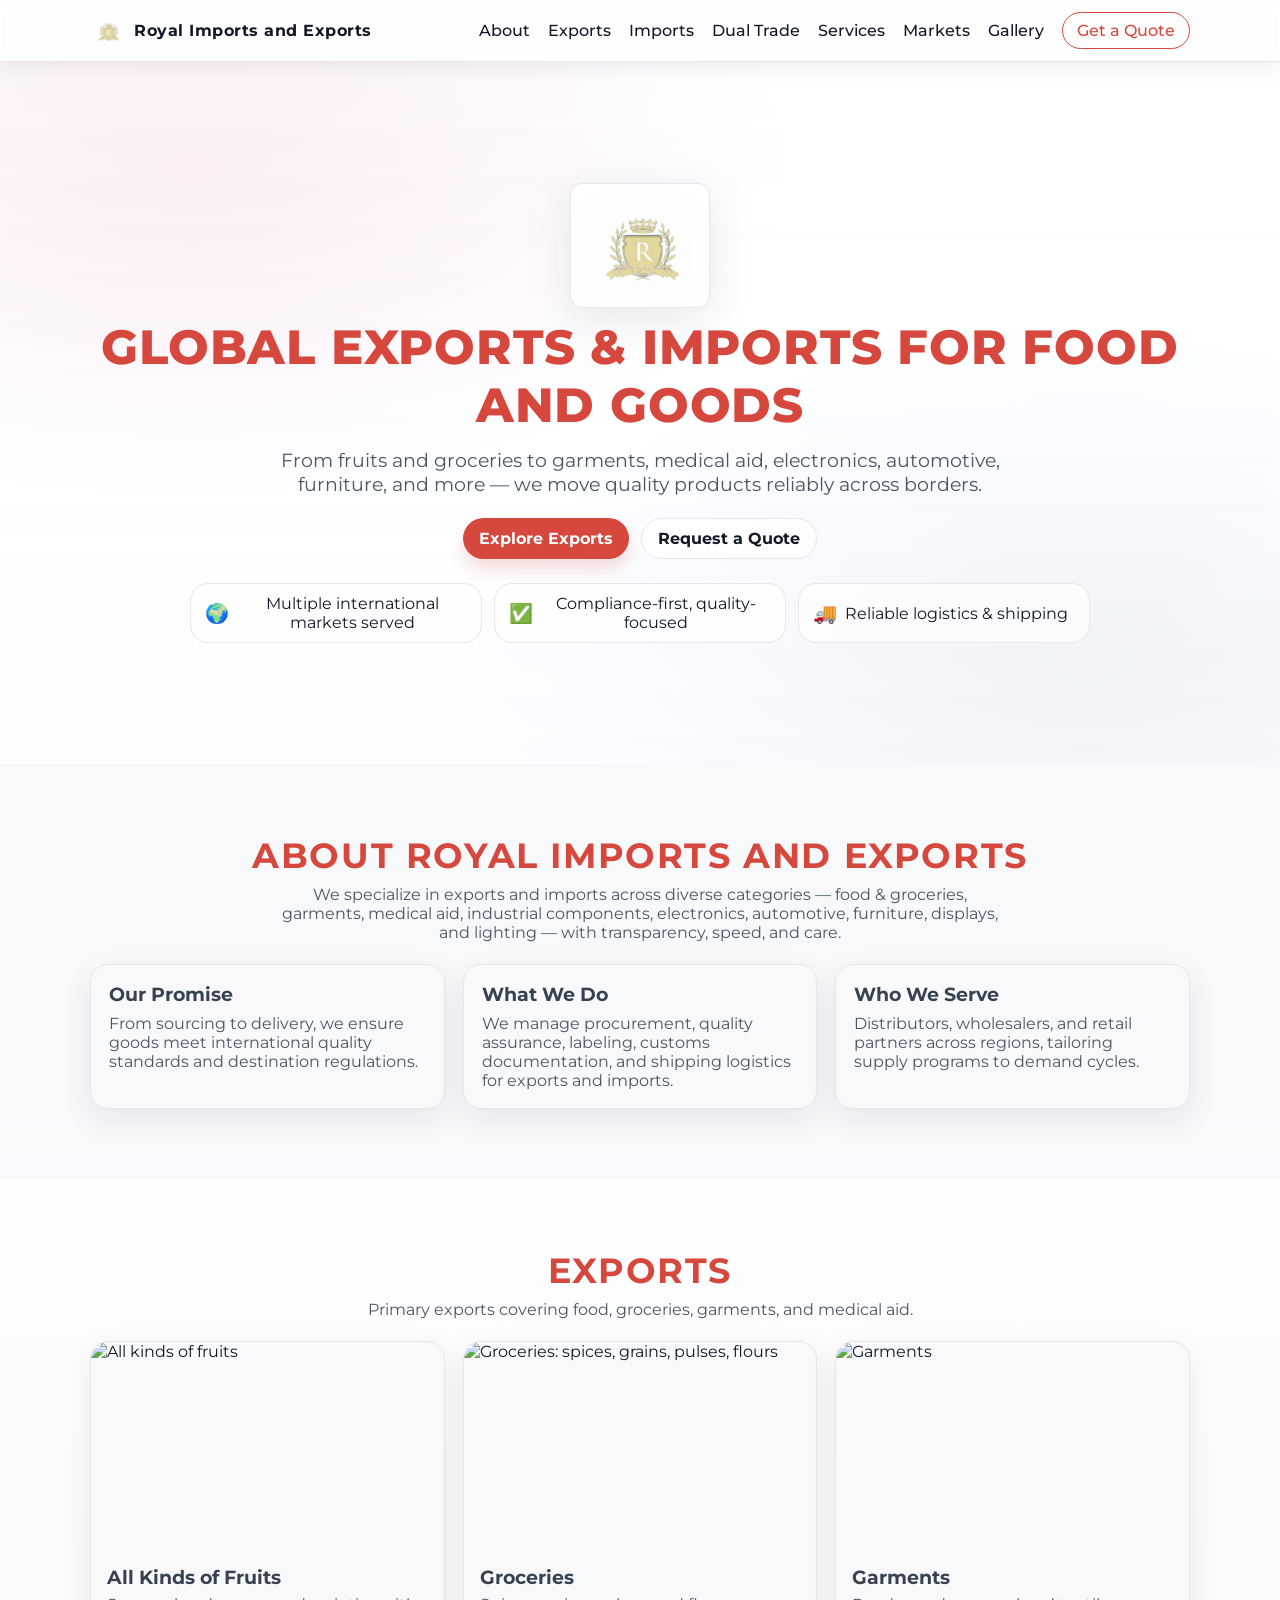
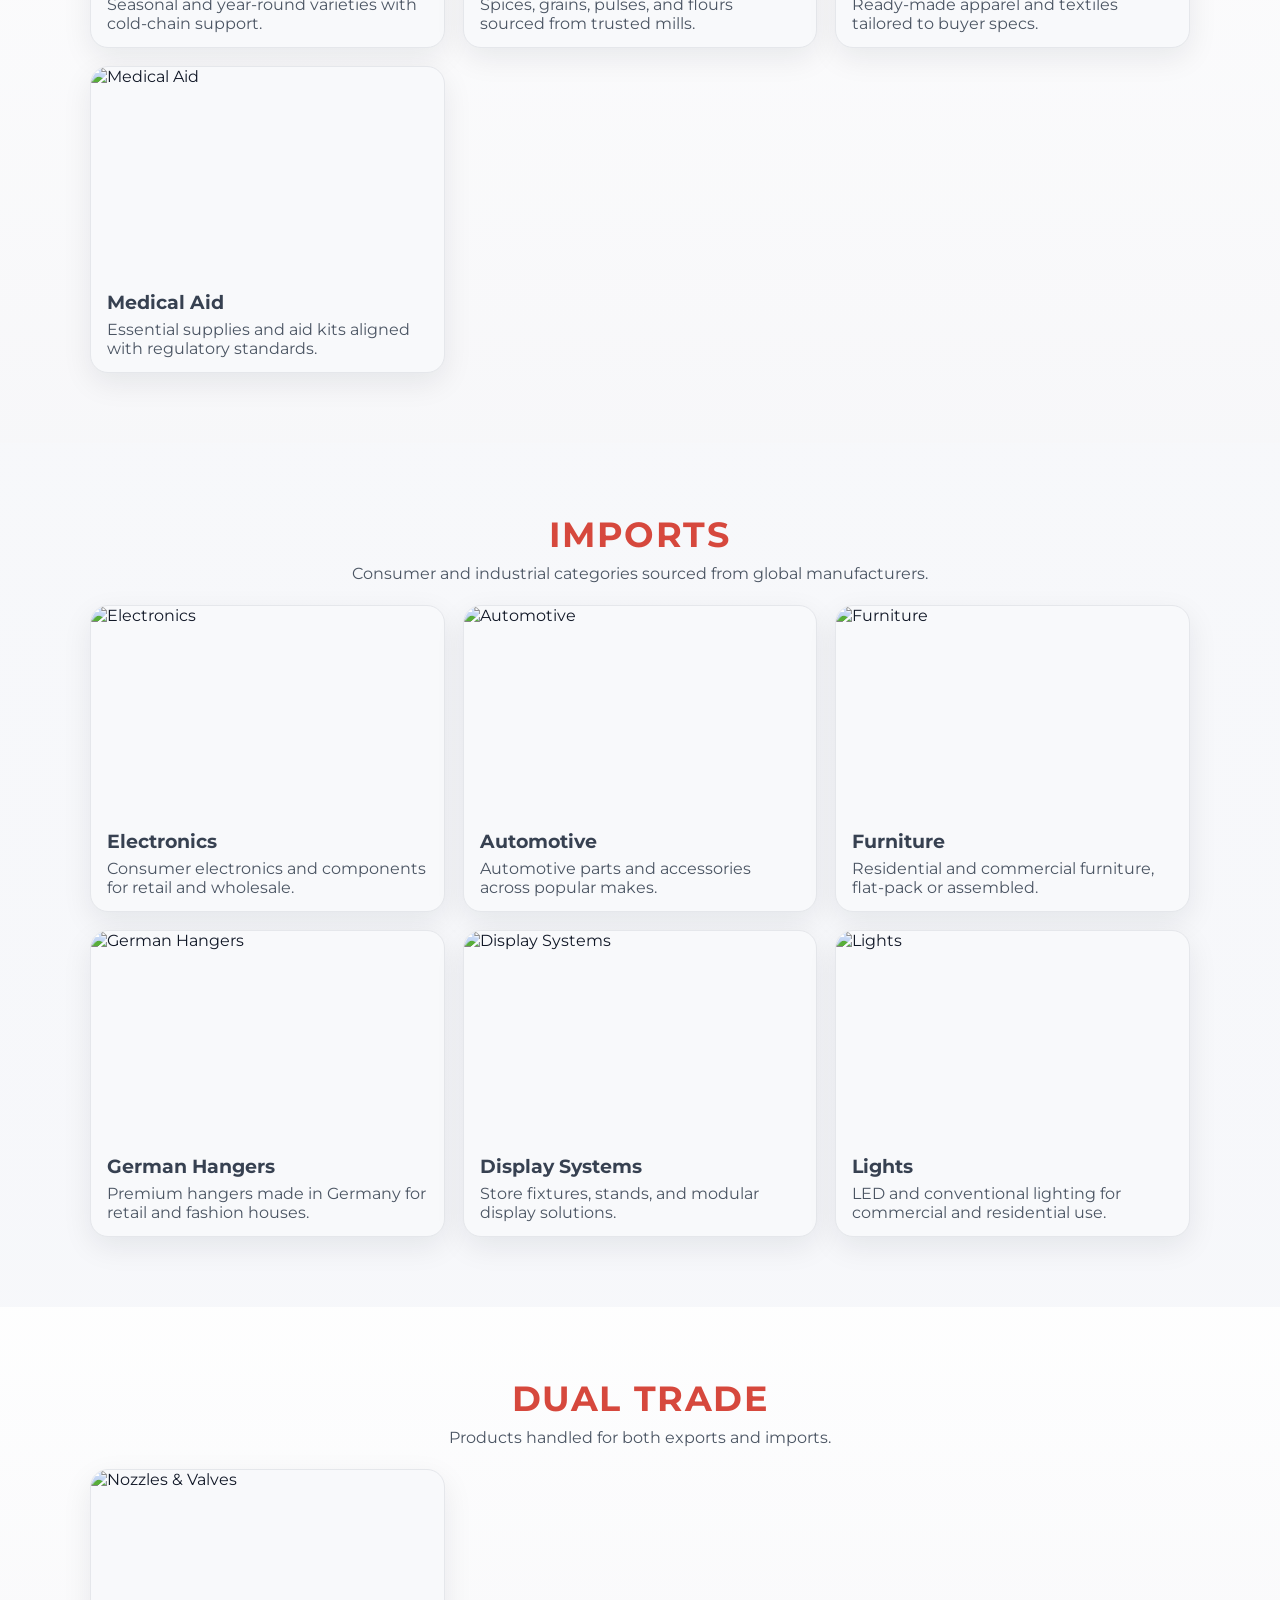
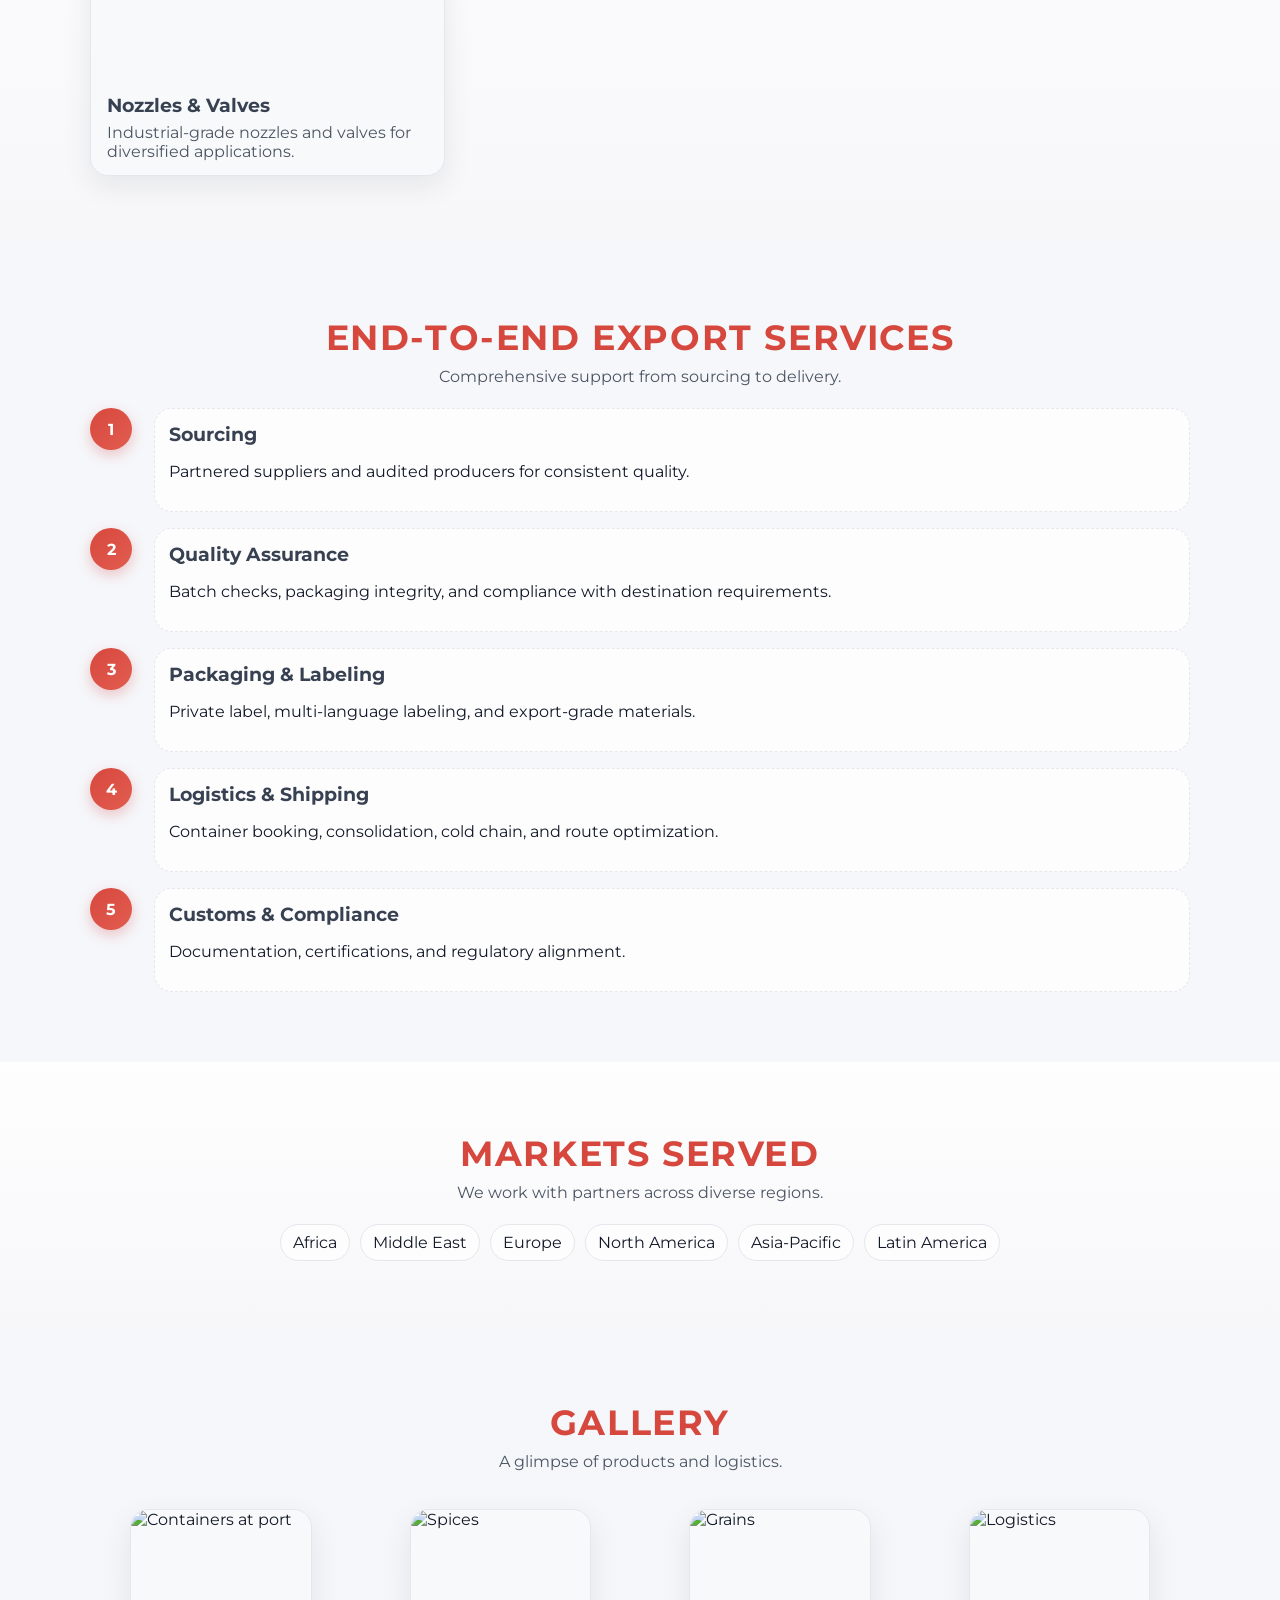
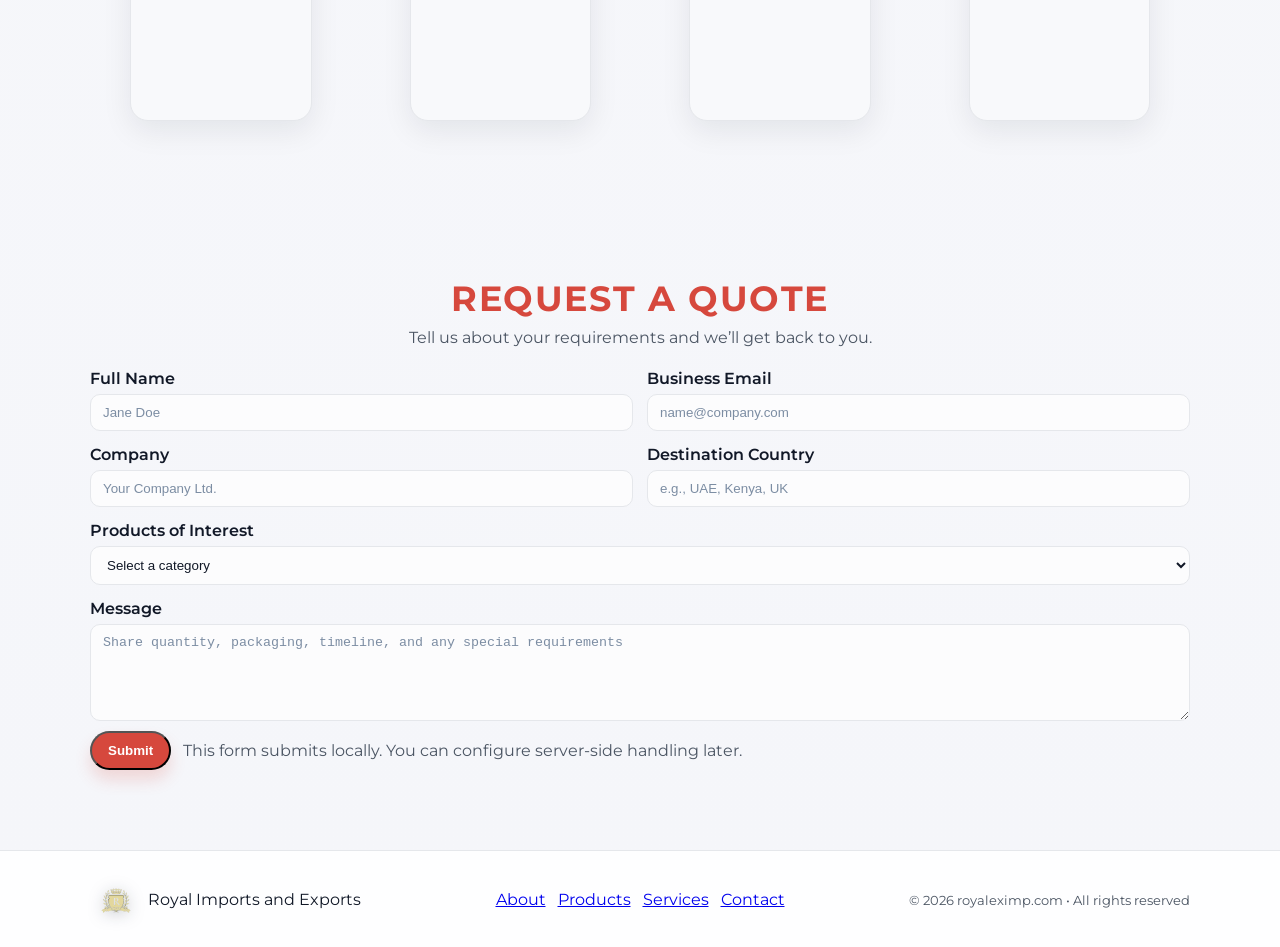
==== commit e9c794cf: "Updated with red colors and required fonts" ====
--- a/index.html
+++ b/index.html
@@ -3,34 +3,34 @@
 <head>
   <meta charset="UTF-8" />
   <meta name="viewport" content="width=device-width, initial-scale=1" />
-  <title>Royal Imports and Export | Global Export & Import Specialists</title>
-  <meta name="description" content="Royal Eximp exports and imports food, groceries, garments, medical aid, industrial components, electronics, automotive, furniture, display systems, lights and more — with reliable compliance and logistics." />
+  <title>Royal Imports and Exports | Global Exports & Imports Specialists</title>
+  <meta name="description" content="Royal exports and imports food, groceries, garments, medical aid, industrial components, electronics, automotive, furniture, display systems, lights and more — with reliable compliance and logistics." />
   <link rel="canonical" href="https://royaleximp.com" />
 
   <!-- Fonts -->
   <link rel="preconnect" href="https://fonts.googleapis.com" />
   <link rel="preconnect" href="https://fonts.gstatic.com" crossorigin />
-  <link href="https://fonts.googleapis.com/css2?family=Inter:wght@400;600;700;800&display=swap" rel="stylesheet" />
+  <link href="https://fonts.googleapis.com/css2?family=Montserrat:wght@400;600;700;800&display=swap" rel="stylesheet" />
 
   <link rel="stylesheet" href="styles.css" />
   <link rel="icon" href="data:image/svg+xml,%3Csvg xmlns='http://www.w3.org/2000/svg' viewBox='0 0 64 64'%3E%3Ctext y='52' x='6' font-size='52'%3E%F0%9F%91%91%3C/text%3E%3C/svg%3E" />
-  <script type="application/ld+json">
-  {
-    "@context": "https://schema.org",
-    "@type": "Organization",
-    "name": "Royal Imports and Export",
-    "url": "https://royaleximp.com",
-    "description": "Global export and import company for food, groceries, garments, medical aid, components, and consumer goods."
-  }
-  </script>
+  <script type="application/ld+json">
+  {
+    "@context": "https://schema.org",
+    "@type": "Organization",
+    "name": "Royal Imports and Exports",
+    "url": "https://royaleximp.com",
+    "description": "Global exports and imports company for food, groceries, garments, medical aid, components, and consumer goods."
+  }
+  </script>
 </head>
 <body>
   <header class="navbar">
     <div class="container nav-content">
-      <a href="#hero" class="brand">
-        <img src="assets/logo1.svg" alt="Royal Imports and Export crest logo" class="brand-logo" />
-        <span class="brand-name">Royal Imports and Export</span>
-      </a>
+      <a href="#hero" class="brand">
+        <img src="assets/logo1.svg" alt="Royal Imports and Exports crest logo" class="brand-logo" />
+        <span class="brand-name">Royal Imports and Exports</span>
+      </a>
       <button class="nav-toggle" aria-label="Toggle navigation" aria-expanded="false">☰</button>
       <nav class="nav-links">
         <a href="#about">About</a>
@@ -48,10 +48,10 @@
   <section id="hero" class="hero">
     <div class="hero-bg" role="img" aria-label="Global shipping containers at port with food trade"></div>
     <div class="container hero-content">
-      <div class="logo-lockup reveal">
-        <img src="assets/logo1.svg" alt="Royal Imports and Export crest logo" class="logo-badge" />
-      </div>
-      <h1 class="headline reveal">Global Export & Import for Food and Goods</h1>
+      <div class="logo-lockup reveal">
+        <img src="assets/logo1.svg" alt="Royal Imports and Exports crest logo" class="logo-badge" />
+      </div>
+      <h1 class="headline reveal">Global Exports & Imports for Food and Goods</h1>
       <p class="subhead reveal">From fruits and groceries to garments, medical aid, electronics, automotive, furniture, and more — we move quality products reliably across borders.</p>
       <div class="hero-cta reveal">
         <a href="#exports" class="btn btn-primary">Explore Exports</a>
@@ -77,8 +77,8 @@
   <section id="about" class="section">
     <div class="container">
       <div class="section-header reveal">
-        <h2 class="section-title">About Royal Imports and Export</h2>
-        <p class="section-desc">We specialize in export and import across diverse categories — food & groceries, garments, medical aid, industrial components, electronics, automotive, furniture, displays, and lighting — with transparency, speed, and care.</p>
+        <h2 class="section-title">About Royal Imports and Exports</h2>
+        <p class="section-desc">We specialize in exports and imports across diverse categories — food & groceries, garments, medical aid, industrial components, electronics, automotive, furniture, displays, and lighting — with transparency, speed, and care.</p>
       </div>
       <div class="about-grid">
         <div class="card reveal">
@@ -101,7 +101,7 @@
     <div class="container">
       <div class="section-header reveal">
         <h2 class="section-title">Exports</h2>
-        <p class="section-desc">Primary export lines covering food, groceries, garments, and medical aid.</p>
+        <p class="section-desc">Primary exports covering food, groceries, garments, and medical aid.</p>
       </div>
 
       <div class="grid cards-3">
@@ -195,7 +195,7 @@
     <div class="container">
       <div class="section-header reveal">
         <h2 class="section-title">Dual Trade</h2>
-        <p class="section-desc">Products handled for both export and import.</p>
+        <p class="section-desc">Products handled for both exports and imports.</p>
       </div>
       <div class="grid cards-3">
         <article class="product-card reveal">
@@ -355,10 +355,10 @@
 
   <footer class="footer">
     <div class="container footer-content">
-      <div class="footer-brand">
-        <img src="assets/logo.svg" alt="Royal Imports and Export logo" class="brand-logo" />
-        <span class="brand-name">Royal Imports and Export</span>
-      </div>
+      <div class="footer-brand">
+        <img src="assets/logo.svg" alt="Royal Imports and Exports logo" class="brand-logo" />
+        <span class="brand-name">Royal Imports and Exports</span>
+      </div>
       <div class="footer-links">
         <a href="#about">About</a>
         <a href="#products">Products</a>
--- a/styles.css
+++ b/styles.css
@@ -3,8 +3,8 @@
   --clr-bg: #f5f6fa;          /* very light cool grey */
   --clr-surface: #f8f9fb;     /* soft off-white surface */
   --clr-primary: #e5e7eb;     /* light grey */
-  --clr-accent: #c62828;      /* brand red */
-  --clr-accent-2: #e53935;    /* brighter red for hover */
+  --clr-accent: #d6483d;      /* warm red like reference */
+  --clr-accent-2: #e35c50;    /* hover red */
   --clr-text: #111827;        /* near black */
   --clr-muted: #4b5563;       /* medium grey text */
   --clr-border: #e5e7eb;      /* light grey border */
@@ -12,7 +12,7 @@
   --clr-heading-main: var(--clr-accent); /* main headers in red */
   --clr-heading-sub: #374151;            /* subheaders in dark grey */
 
-  --radius: 14px;
+  --radius: 18px;
   --shadow: 0 10px 30px rgba(17, 24, 39, 0.08);
   --blur: saturate(180%) blur(6px);
 }
@@ -20,7 +20,7 @@
 * { box-sizing: border-box; }
 html, body { margin: 0; padding: 0; }
 body {
-  font-family: "Inter", system-ui, -apple-system, Segoe UI, Roboto, "Helvetica Neue", Arial, "Noto Sans", "Apple Color Emoji", "Segoe UI Emoji";
+  font-family: "Montserrat", system-ui, -apple-system, Segoe UI, Roboto, "Helvetica Neue", Arial, "Noto Sans", "Apple Color Emoji", "Segoe UI Emoji";
   color: var(--clr-text);
   background: linear-gradient(180deg, #f8f9fb 0%, #f5f6fa 100%);
 }
@@ -64,10 +64,10 @@
   width: clamp(80px, 18vw, 140px);
   height: auto;
   border-radius: 12px;
-  background: rgba(17,36,60,0.55);
-  border: 1px solid rgba(212,175,55,0.35);
+  background: rgba(255,255,255,0.9);
+  border: 1px solid var(--clr-border);
   padding: 6px;
-  filter: drop-shadow(0 10px 25px rgba(0,0,0,0.35));
+  filter: drop-shadow(0 10px 20px rgba(17,24,39,0.10));
 }
 .nav-links {
   display: flex;
@@ -88,7 +88,7 @@
 .nav-toggle {
   display: none;
   background: transparent;
-  border: 1px solid rgba(212,175,55,0.35);
+  border: 1px solid var(--clr-border);
   color: var(--clr-text);
   padding: 6px 10px;
   border-radius: 8px;
@@ -303,3 +303,13 @@
   .footer-content { grid-template-columns: 1fr; gap: 12px; text-align: center; }
   .footer-copy { text-align: center; }
 }
+
+/* Living Vehicle inspired overrides */
+.section-title {
+  font-family: "Montserrat", system-ui, -apple-system, Segoe UI, Roboto, "Helvetica Neue", Arial, sans-serif;
+  text-transform: uppercase;
+  letter-spacing: 1.6px;
+}
+.product-card img, .gallery-card img { border-radius: var(--radius); }
+.btn-primary { background: var(--clr-accent); box-shadow: 0 10px 16px rgba(214,72,61,0.18); }
+.nav-toggle { background: var(--clr-accent); border: none; color: #ffffff; width: 44px; height: 44px; border-radius: 999px; box-shadow: 0 8px 16px rgba(214,72,61,0.25); }
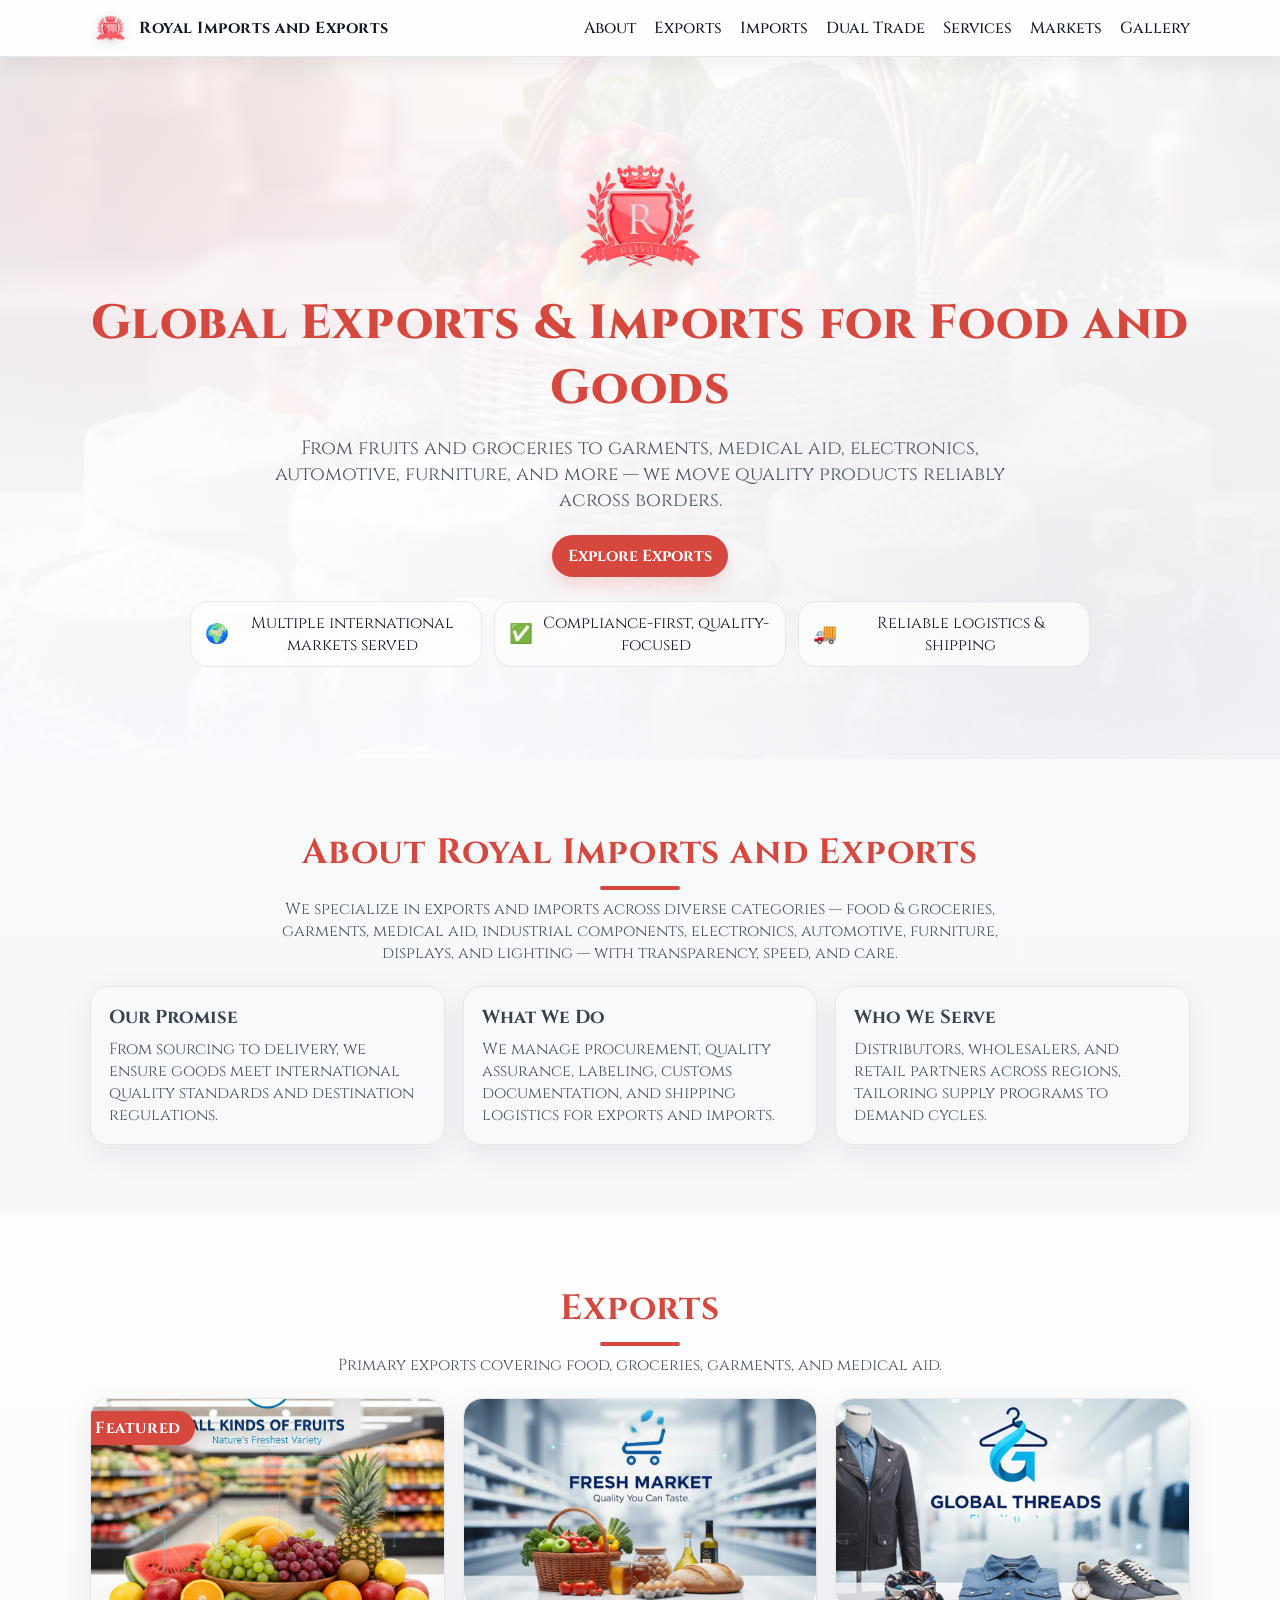
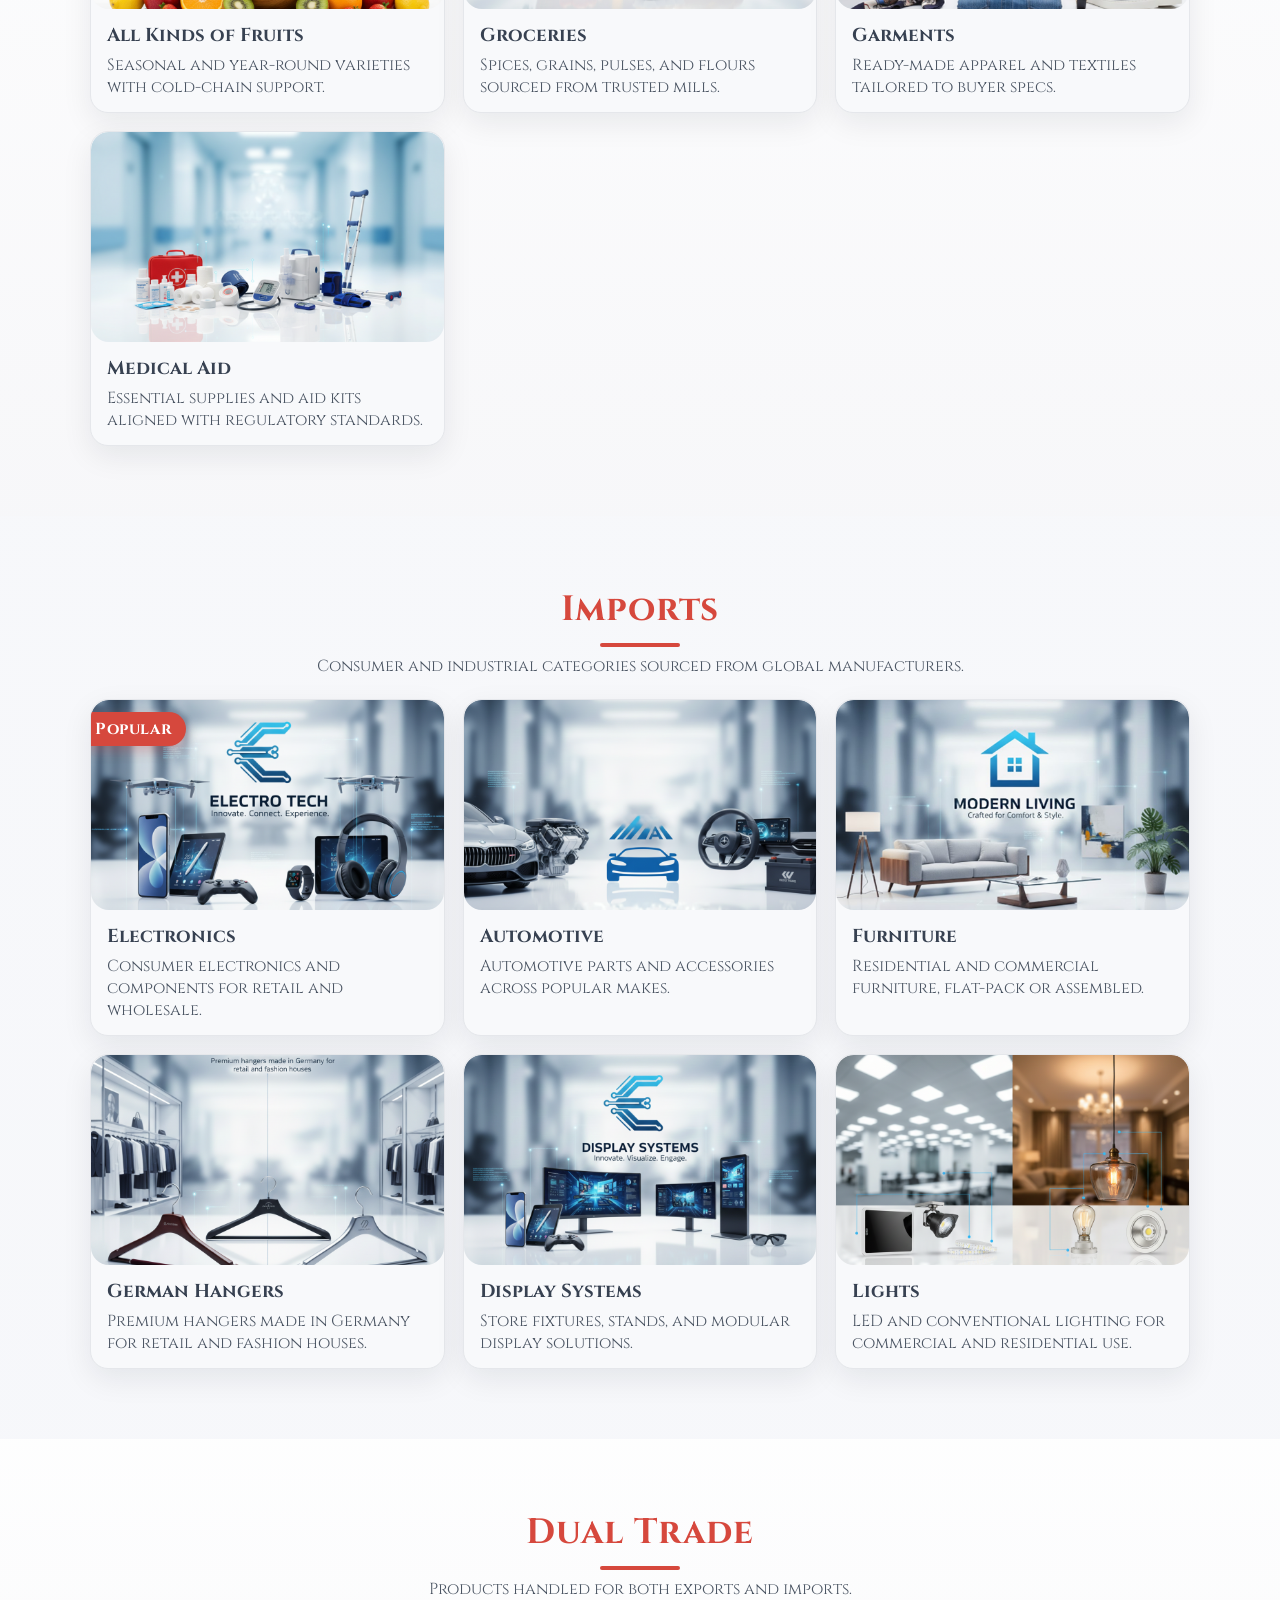
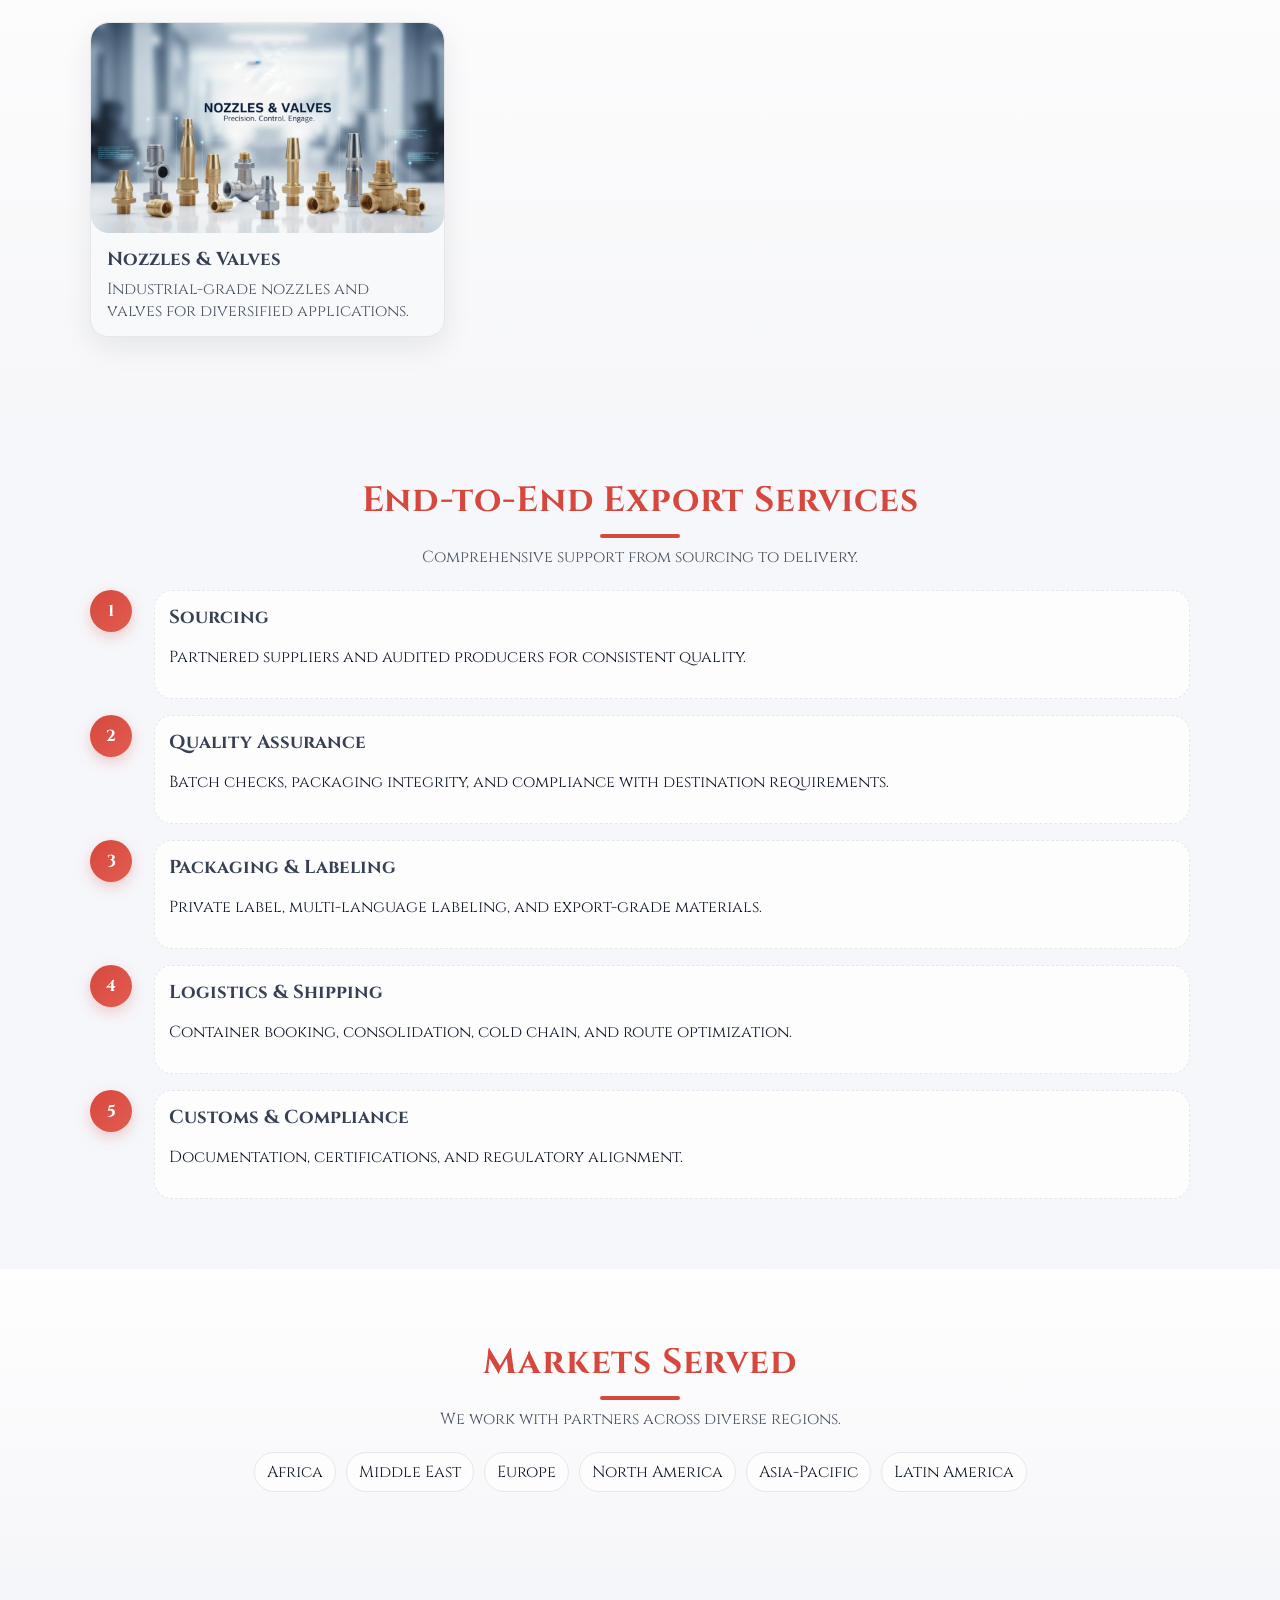
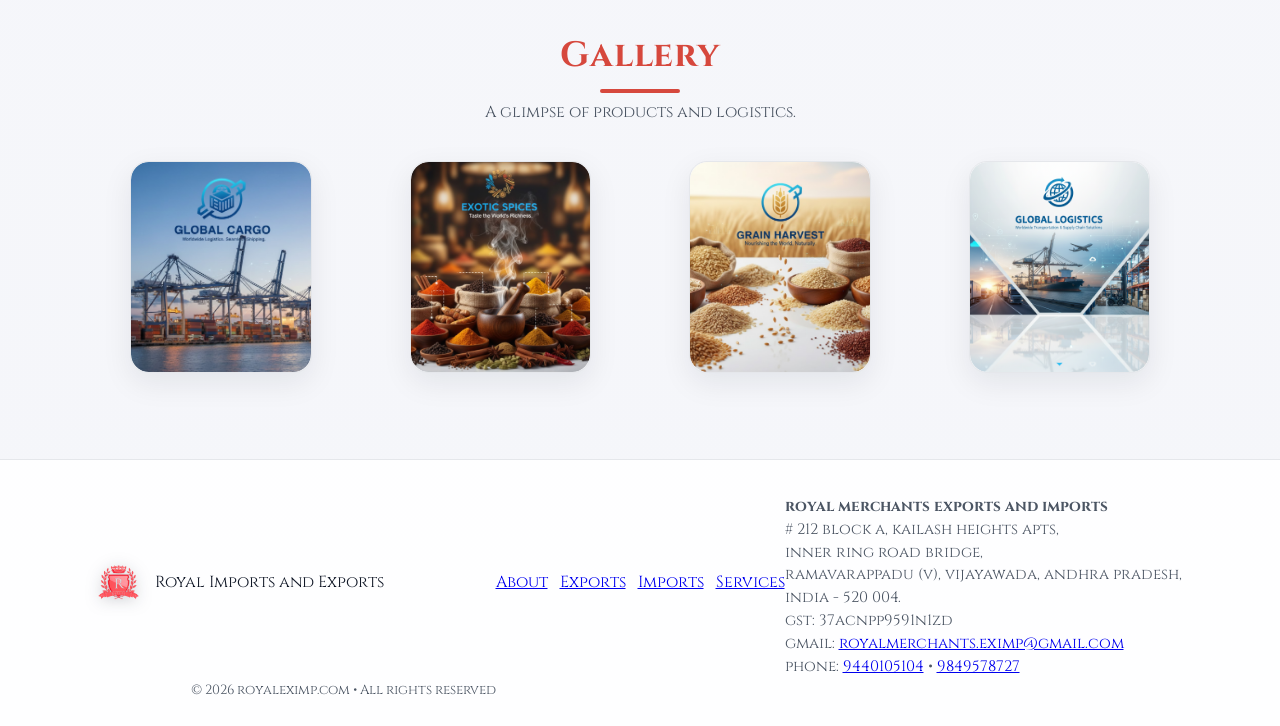
==== commit d61f3c09: "Updated with red colors and required fonts and images" ====
--- a/index.html
+++ b/index.html
@@ -10,7 +10,7 @@
   <!-- Fonts -->
   <link rel="preconnect" href="https://fonts.googleapis.com" />
   <link rel="preconnect" href="https://fonts.gstatic.com" crossorigin />
-  <link href="https://fonts.googleapis.com/css2?family=Montserrat:wght@400;600;700;800&display=swap" rel="stylesheet" />
+  <link href="https://fonts.googleapis.com/css2?family=Cinzel:wght@400;600;700&display=swap" rel="stylesheet" />
 
   <link rel="stylesheet" href="styles.css" />
   <link rel="icon" href="data:image/svg+xml,%3Csvg xmlns='http://www.w3.org/2000/svg' viewBox='0 0 64 64'%3E%3Ctext y='52' x='6' font-size='52'%3E%F0%9F%91%91%3C/text%3E%3C/svg%3E" />
@@ -27,10 +27,10 @@
 <body>
   <header class="navbar">
     <div class="container nav-content">
-      <a href="#hero" class="brand">
-        <img src="assets/logo1.svg" alt="Royal Imports and Exports crest logo" class="brand-logo" />
-        <span class="brand-name">Royal Imports and Exports</span>
-      </a>
+  <a href="#hero" class="brand">
+    <img src="assets/logo.svg" alt="Royal Imports and Exports crest logo" class="brand-logo" />
+    <span class="brand-name">Royal Imports and Exports</span>
+  </a>
       <button class="nav-toggle" aria-label="Toggle navigation" aria-expanded="false">☰</button>
       <nav class="nav-links">
         <a href="#about">About</a>
@@ -40,7 +40,7 @@
         <a href="#services">Services</a>
         <a href="#markets">Markets</a>
         <a href="#gallery">Gallery</a>
-        <a href="#contact" class="btn btn-outline">Get a Quote</a>
+        
       </nav>
     </div>
   </header>
@@ -49,13 +49,12 @@
     <div class="hero-bg" role="img" aria-label="Global shipping containers at port with food trade"></div>
     <div class="container hero-content">
       <div class="logo-lockup reveal">
-        <img src="assets/logo1.svg" alt="Royal Imports and Exports crest logo" class="logo-badge" />
+        <img src="assets/logo.svg" alt="Royal Imports and Exports crest logo" class="logo-badge" />
       </div>
       <h1 class="headline reveal">Global Exports & Imports for Food and Goods</h1>
       <p class="subhead reveal">From fruits and groceries to garments, medical aid, electronics, automotive, furniture, and more — we move quality products reliably across borders.</p>
       <div class="hero-cta reveal">
         <a href="#exports" class="btn btn-primary">Explore Exports</a>
-        <a href="#contact" class="btn btn-secondary">Request a Quote</a>
       </div>
       <div class="trust-points reveal">
         <div class="point">
@@ -105,29 +104,29 @@
       </div>
 
       <div class="grid cards-3">
-        <article class="product-card reveal">
-          <img src="https://source.unsplash.com/800x600/?fruits,produce" alt="All kinds of fruits" />
+        <article class="product-card ribbon reveal" data-ribbon="Featured">
+          <img src="assets/icon-fruits.svg" alt="All kinds of fruits" />
           <div class="product-info">
             <h3>All Kinds of Fruits</h3>
             <p>Seasonal and year-round varieties with cold-chain support.</p>
           </div>
         </article>
         <article class="product-card reveal">
-          <img src="https://source.unsplash.com/800x600/?spices,grains,pulses" alt="Groceries: spices, grains, pulses, flours" />
+          <img src="assets/icon-groceries.svg" alt="Groceries: spices, grains, pulses, flours" />
           <div class="product-info">
             <h3>Groceries</h3>
             <p>Spices, grains, pulses, and flours sourced from trusted mills.</p>
           </div>
         </article>
         <article class="product-card reveal">
-          <img src="https://source.unsplash.com/800x600/?garments,apparel" alt="Garments" />
+          <img src="assets/icon-garments.svg" alt="Garments" />
           <div class="product-info">
             <h3>Garments</h3>
             <p>Ready-made apparel and textiles tailored to buyer specs.</p>
           </div>
         </article>
         <article class="product-card reveal">
-          <img src="https://source.unsplash.com/800x600/?medical,aid" alt="Medical Aid" />
+          <img src="assets/icon-medical-aid.svg" alt="Medical Aid" />
           <div class="product-info">
             <h3>Medical Aid</h3>
             <p>Essential supplies and aid kits aligned with regulatory standards.</p>
@@ -145,43 +144,43 @@
       </div>
 
       <div class="grid cards-3">
-        <article class="product-card reveal">
-          <img src="https://source.unsplash.com/800x600/?electronics,devices" alt="Electronics" />
+        <article class="product-card ribbon reveal" data-ribbon="Popular">
+          <img src="assets/icon-electronics.svg" alt="Electronics" />
           <div class="product-info">
             <h3>Electronics</h3>
             <p>Consumer electronics and components for retail and wholesale.</p>
           </div>
         </article>
         <article class="product-card reveal">
-          <img src="https://source.unsplash.com/800x600/?automotive,car" alt="Automotive" />
+          <img src="assets/icon-automotive.svg" alt="Automotive" />
           <div class="product-info">
             <h3>Automotive</h3>
             <p>Automotive parts and accessories across popular makes.</p>
           </div>
         </article>
         <article class="product-card reveal">
-          <img src="https://source.unsplash.com/800x600/?furniture" alt="Furniture" />
+          <img src="assets/icon-furniture.svg" alt="Furniture" />
           <div class="product-info">
             <h3>Furniture</h3>
             <p>Residential and commercial furniture, flat-pack or assembled.</p>
           </div>
         </article>
         <article class="product-card reveal">
-          <img src="https://source.unsplash.com/800x600/?hangers,wardrobe" alt="German Hangers" />
+          <img src="assets/icon-hangers.svg" alt="German Hangers" />
           <div class="product-info">
             <h3>German Hangers</h3>
             <p>Premium hangers made in Germany for retail and fashion houses.</p>
           </div>
         </article>
         <article class="product-card reveal">
-          <img src="https://source.unsplash.com/800x600/?display,signage" alt="Display Systems" />
+          <img src="assets/icon-display-systems.svg" alt="Display Systems" />
           <div class="product-info">
             <h3>Display Systems</h3>
             <p>Store fixtures, stands, and modular display solutions.</p>
           </div>
         </article>
         <article class="product-card reveal">
-          <img src="https://source.unsplash.com/800x600/?lights,lighting" alt="Lights" />
+          <img src="assets/icon-lights.svg" alt="Lights" />
           <div class="product-info">
             <h3>Lights</h3>
             <p>LED and conventional lighting for commercial and residential use.</p>
@@ -199,7 +198,7 @@
       </div>
       <div class="grid cards-3">
         <article class="product-card reveal">
-          <img src="https://source.unsplash.com/800x600/?valves,nozzle" alt="Nozzles & Valves" />
+          <img src="assets/icon-valves.svg" alt="Nozzles & Valves" />
           <div class="product-info">
             <h3>Nozzles & Valves</h3>
             <p>Industrial-grade nozzles and valves for diversified applications.</p>
@@ -287,71 +286,22 @@
 
       <div class="grid cards-4">
         <figure class="gallery-card reveal">
-          <img src="https://source.unsplash.com/800x600/?container,port" alt="Containers at port" />
+          <img src="assets/gallery-containers.svg" alt="Containers at port" />
         </figure>
         <figure class="gallery-card reveal">
-          <img src="https://source.unsplash.com/800x600/?spices" alt="Spices" />
+          <img src="assets/gallery-spices.svg" alt="Spices" />
         </figure>
         <figure class="gallery-card reveal">
-          <img src="https://source.unsplash.com/800x600/?grains" alt="Grains" />
+          <img src="assets/gallery-grains.svg" alt="Grains" />
         </figure>
         <figure class="gallery-card reveal">
-          <img src="https://source.unsplash.com/800x600/?logistics,shipping" alt="Logistics" />
+          <img src="assets/gallery-logistics.svg" alt="Logistics" />
         </figure>
       </div>
     </div>
   </section>
 
-  <section id="contact" class="section contact">
-    <div class="container">
-      <div class="section-header reveal">
-        <h2 class="section-title">Request a Quote</h2>
-        <p class="section-desc">Tell us about your requirements and we’ll get back to you.</p>
-      </div>
-
-      <form id="contact-form" class="contact-form reveal" novalidate>
-        <div class="form-grid">
-          <div class="form-field">
-            <label for="name">Full Name</label>
-            <input id="name" name="name" type="text" placeholder="Jane Doe" required />
-          </div>
-          <div class="form-field">
-            <label for="email">Business Email</label>
-            <input id="email" name="email" type="email" placeholder="name@company.com" required />
-          </div>
-          <div class="form-field">
-            <label for="company">Company</label>
-            <input id="company" name="company" type="text" placeholder="Your Company Ltd." />
-          </div>
-          <div class="form-field">
-            <label for="country">Destination Country</label>
-            <input id="country" name="country" type="text" placeholder="e.g., UAE, Kenya, UK" />
-          </div>
-          <div class="form-field full">
-            <label for="products">Products of Interest</label>
-            <select id="products" name="products">
-              <option value="">Select a category</option>
-              <option>Grains & Pulses</option>
-              <option>Spices & Herbs</option>
-              <option>Oils & Condiments</option>
-              <option>Packaged Foods</option>
-              <option>Fresh Produce</option>
-              <option>Beverages</option>
-            </select>
-          </div>
-          <div class="form-field full">
-            <label for="message">Message</label>
-            <textarea id="message" name="message" rows="5" placeholder="Share quantity, packaging, timeline, and any special requirements"></textarea>
-          </div>
-        </div>
-        <div class="form-actions">
-          <button type="submit" class="btn btn-primary">Submit</button>
-          <p class="form-note">This form submits locally. You can configure server-side handling later.</p>
-        </div>
-        <div id="form-status" class="form-status" role="status" aria-live="polite"></div>
-      </form>
-    </div>
-  </section>
+  
 
   <footer class="footer">
     <div class="container footer-content">
@@ -361,9 +311,20 @@
       </div>
       <div class="footer-links">
         <a href="#about">About</a>
-        <a href="#products">Products</a>
+        <a href="#exports">Exports</a>
+        <a href="#imports">Imports</a>
         <a href="#services">Services</a>
-        <a href="#contact">Contact</a>
+      </div>
+      <div class="footer-contact">
+        <address>
+          <strong>royal merchants exports and imports</strong><br />
+          # 212 block a, kailash heights apts,<br />
+          inner ring road bridge,<br />
+          ramavarappadu (v), vijayawada, andhra pradesh, india - 520 004.<br />
+          gst: 37acnpp9591n1zd<br />
+          gmail: <a href="mailto:royalmerchants.eximp@gmail.com">royalmerchants.eximp@gmail.com</a><br />
+          phone: <a href="tel:+919440105104">9440105104</a> • <a href="tel:+919849578727">9849578727</a>
+        </address>
       </div>
       <div class="footer-copy">
         <small>© <span id="year"></span> royaleximp.com • All rights reserved</small>
--- a/styles.css
+++ b/styles.css
@@ -20,7 +20,7 @@
 * { box-sizing: border-box; }
 html, body { margin: 0; padding: 0; }
 body {
-  font-family: "Montserrat", system-ui, -apple-system, Segoe UI, Roboto, "Helvetica Neue", Arial, "Noto Sans", "Apple Color Emoji", "Segoe UI Emoji";
+  font-family: "Cinzel", Georgia, serif;
   color: var(--clr-text);
   background: linear-gradient(180deg, #f8f9fb 0%, #f5f6fa 100%);
 }
@@ -55,19 +55,19 @@
   text-decoration: none;
   font-weight: 700;
 }
-.brand .brand-logo { height: 32px; width: auto; display: inline-block; }
+.brand .brand-logo { height: 32px; width: auto; display: inline-block; filter: drop-shadow(0 2px 6px rgba(17,24,39,0.20)); }
 .brand .brand-name { letter-spacing: 0.5px; }
 
 /* Hero logo lockup */
 .logo-lockup { display: grid; place-items: center; margin-bottom: 10px; }
 .logo-badge {
-  width: clamp(80px, 18vw, 140px);
+  width: clamp(100px, 20vw, 170px);
   height: auto;
-  border-radius: 12px;
-  background: rgba(255,255,255,0.9);
-  border: 1px solid var(--clr-border);
-  padding: 6px;
-  filter: drop-shadow(0 10px 20px rgba(17,24,39,0.10));
+  border-radius: 0;
+  background: transparent;
+  border: none;
+  padding: 0;
+  filter: drop-shadow(0 10px 20px rgba(17,24,39,0.12));
 }
 .nav-links {
   display: flex;
@@ -110,7 +110,7 @@
     radial-gradient(ellipse at 15% 15%, rgba(198,40,40,0.08), transparent 40%),
     radial-gradient(ellipse at 85% 85%, rgba(17,24,39,0.05), transparent 40%),
     linear-gradient(180deg, rgba(248,249,251,0.92), rgba(245,246,250,0.98)),
-    url('https://source.unsplash.com/1600x900/?container,port,food');
+    url('assets/alledibles.svg');
   background-size: cover;
   background-position: center;
   filter: brightness(1.02) contrast(1.02) saturate(1.02);
@@ -119,7 +119,6 @@
 .headline {
   font-weight: 800;
   letter-spacing: 0.8px;
-  text-transform: uppercase;
   font-size: clamp(1.9rem, 6vw, 3rem);
   margin: 0 0 14px;
   color: var(--clr-heading-main);
@@ -154,10 +153,19 @@
 .section.alt { background: linear-gradient(180deg, rgba(255,255,255,0.85), rgba(247,247,249,0.85)); }
 .section-header { text-align: center; margin-bottom: 22px; }
 .section-title {
-  font-family: "Playfair Display", serif;
+  font-family: "Cinzel", Georgia, serif;
+  letter-spacing: 0.8px;
   font-size: clamp(1.6rem, 4.5vw, 2.2rem);
   margin: 0;
   color: var(--clr-heading-main);
+}
+.section-title::after {
+  content: "";
+  display: block;
+  width: 80px; height: 4px;
+  background: var(--clr-accent);
+  border-radius: 999px;
+  margin: 10px auto 0;
 }
 .section-desc {
   color: var(--clr-muted);
@@ -178,6 +186,7 @@
   box-shadow: var(--shadow);
   overflow: hidden;
 }
+.product-card { position: relative; }
 .card { padding: 18px; }
 .card h3 { margin: 0 0 8px; color: var(--clr-heading-sub); }
 .card p { color: var(--clr-muted); margin: 0; }
@@ -202,7 +211,7 @@
   width: 42px; height: 42px; border-radius: 999px;
   background: linear-gradient(135deg, var(--clr-accent), var(--clr-accent-2));
   color: #ffffff; display: grid; place-items: center; font-weight: 700;
-  box-shadow: 0 5px 14px rgba(198,40,40,0.25);
+  box-shadow: 0 5px 14px rgba(214,72,61,0.25);
 }
 .timeline-content {
   background: rgba(255,255,255,0.75);
@@ -220,6 +229,28 @@
   padding: 8px 12px;
   border-radius: 999px;
   background: rgba(255,255,255,0.7);
+}
+.badge:hover { border-color: var(--clr-accent); box-shadow: 0 6px 12px rgba(17,24,39,0.06); }
+
+/* Ribbon tag for featured cards */
+.product-card.ribbon::before {
+  content: attr(data-ribbon);
+  position: absolute;
+  top: 12px; left: -10px;
+  background: var(--clr-accent);
+  color: #ffffff;
+  padding: 6px 14px;
+  font-weight: 700; letter-spacing: 0.6px;
+  border-radius: 0 999px 999px 0;
+  box-shadow: 0 6px 12px rgba(214,72,61,0.25);
+}
+.product-card.ribbon::after {
+  content: "";
+  position: absolute;
+  top: 18px; left: -10px;
+  width: 10px; height: 10px;
+  background: color-mix(in srgb, var(--clr-accent) 85%, #000 15%);
+  clip-path: polygon(0 0, 100% 0, 0 100%);
 }
 
 /* Contact */
@@ -257,6 +288,8 @@
 .footer-brand { display: inline-flex; align-items: center; gap: 8px; }
 .footer .brand-logo { height: 44px; filter: drop-shadow(0 2px 8px rgba(17,24,39,0.25)); }
 .footer-links { display: flex; gap: 12px; justify-content: center; }
+.footer-contact { margin-top: 10px; }
+.footer-contact address { color: var(--clr-muted); font-style: normal; line-height: 1.5; font-size: 0.95rem; }
 .footer-copy { text-align: right; color: var(--clr-muted); }
 
 /* Buttons */
@@ -305,11 +338,9 @@
 }
 
 /* Living Vehicle inspired overrides */
-.section-title {
-  font-family: "Montserrat", system-ui, -apple-system, Segoe UI, Roboto, "Helvetica Neue", Arial, sans-serif;
-  text-transform: uppercase;
-  letter-spacing: 1.6px;
-}
 .product-card img, .gallery-card img { border-radius: var(--radius); }
 .btn-primary { background: var(--clr-accent); box-shadow: 0 10px 16px rgba(214,72,61,0.18); }
 .nav-toggle { background: var(--clr-accent); border: none; color: #ffffff; width: 44px; height: 44px; border-radius: 999px; box-shadow: 0 8px 16px rgba(214,72,61,0.25); }
+
+/* Logo visibility tweak */
+.brand .brand-logo { filter: drop-shadow(0 2px 6px rgba(17,24,39,0.20)); }
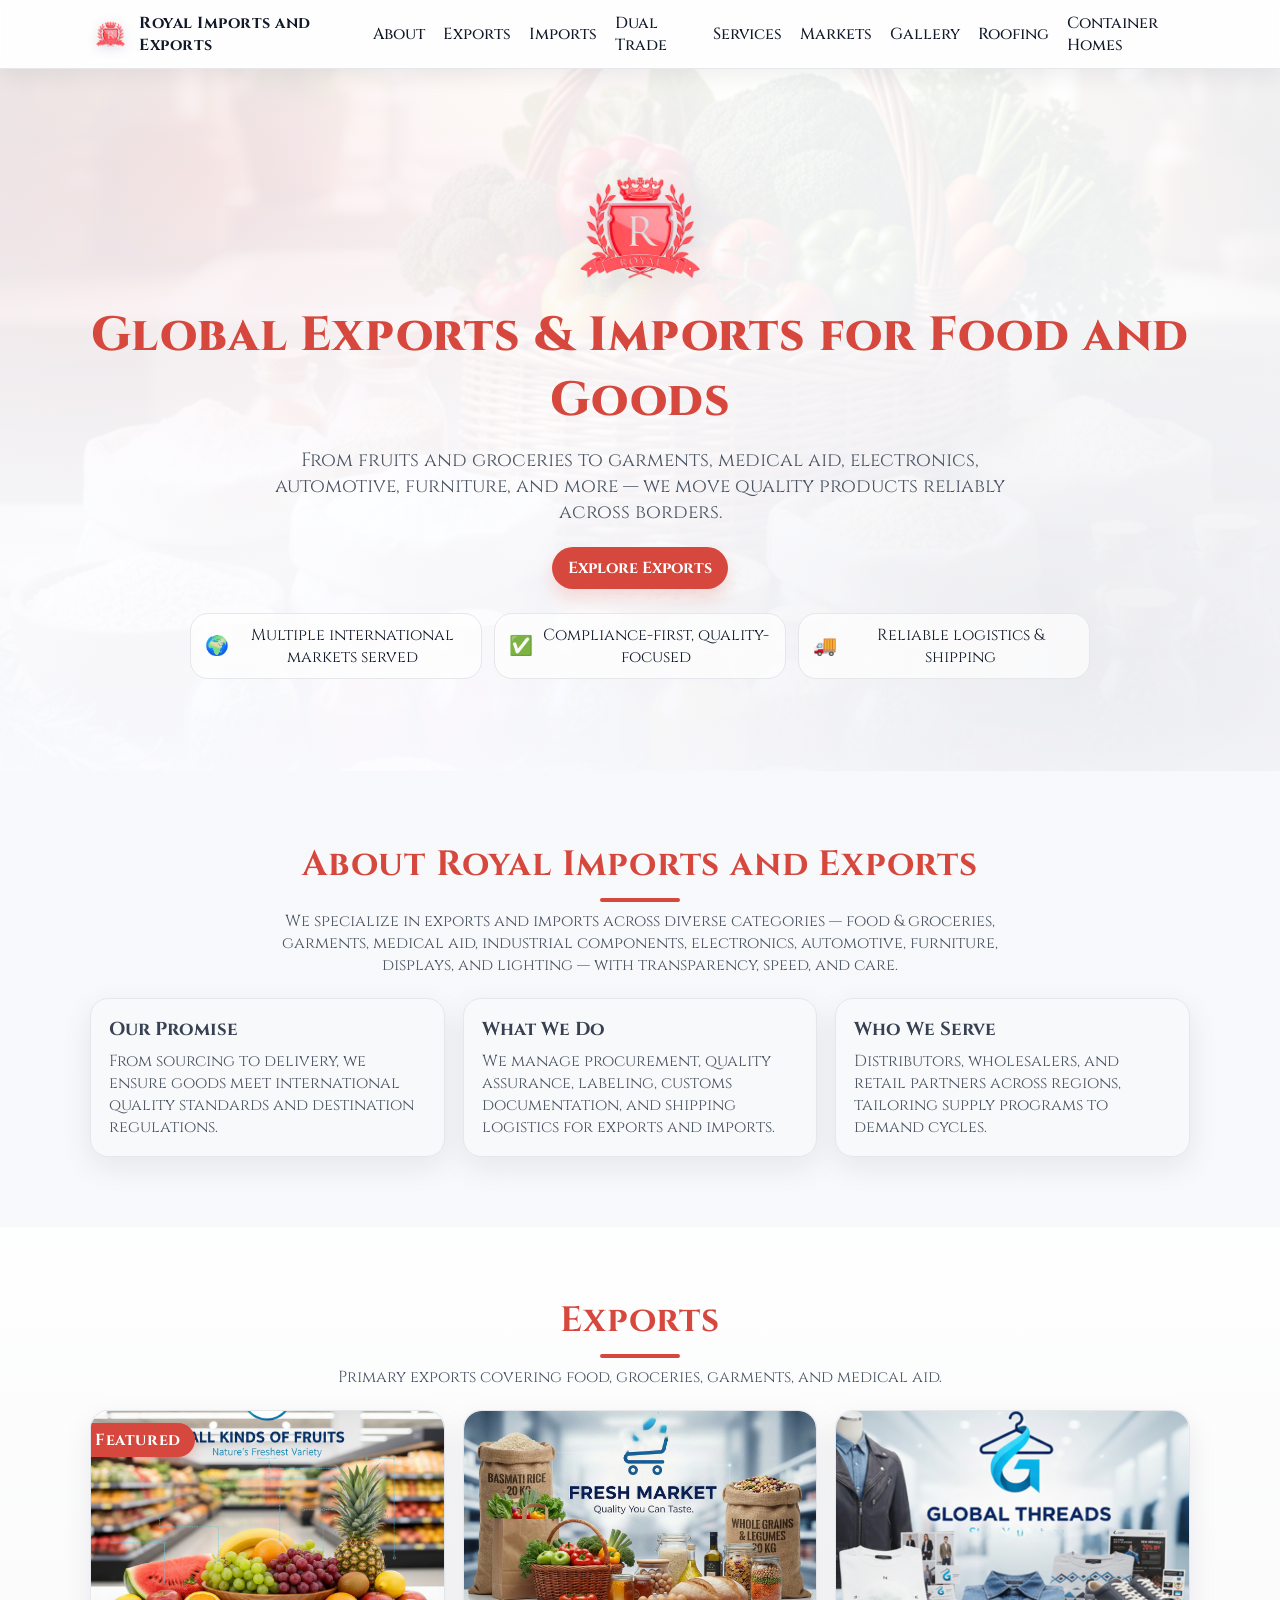
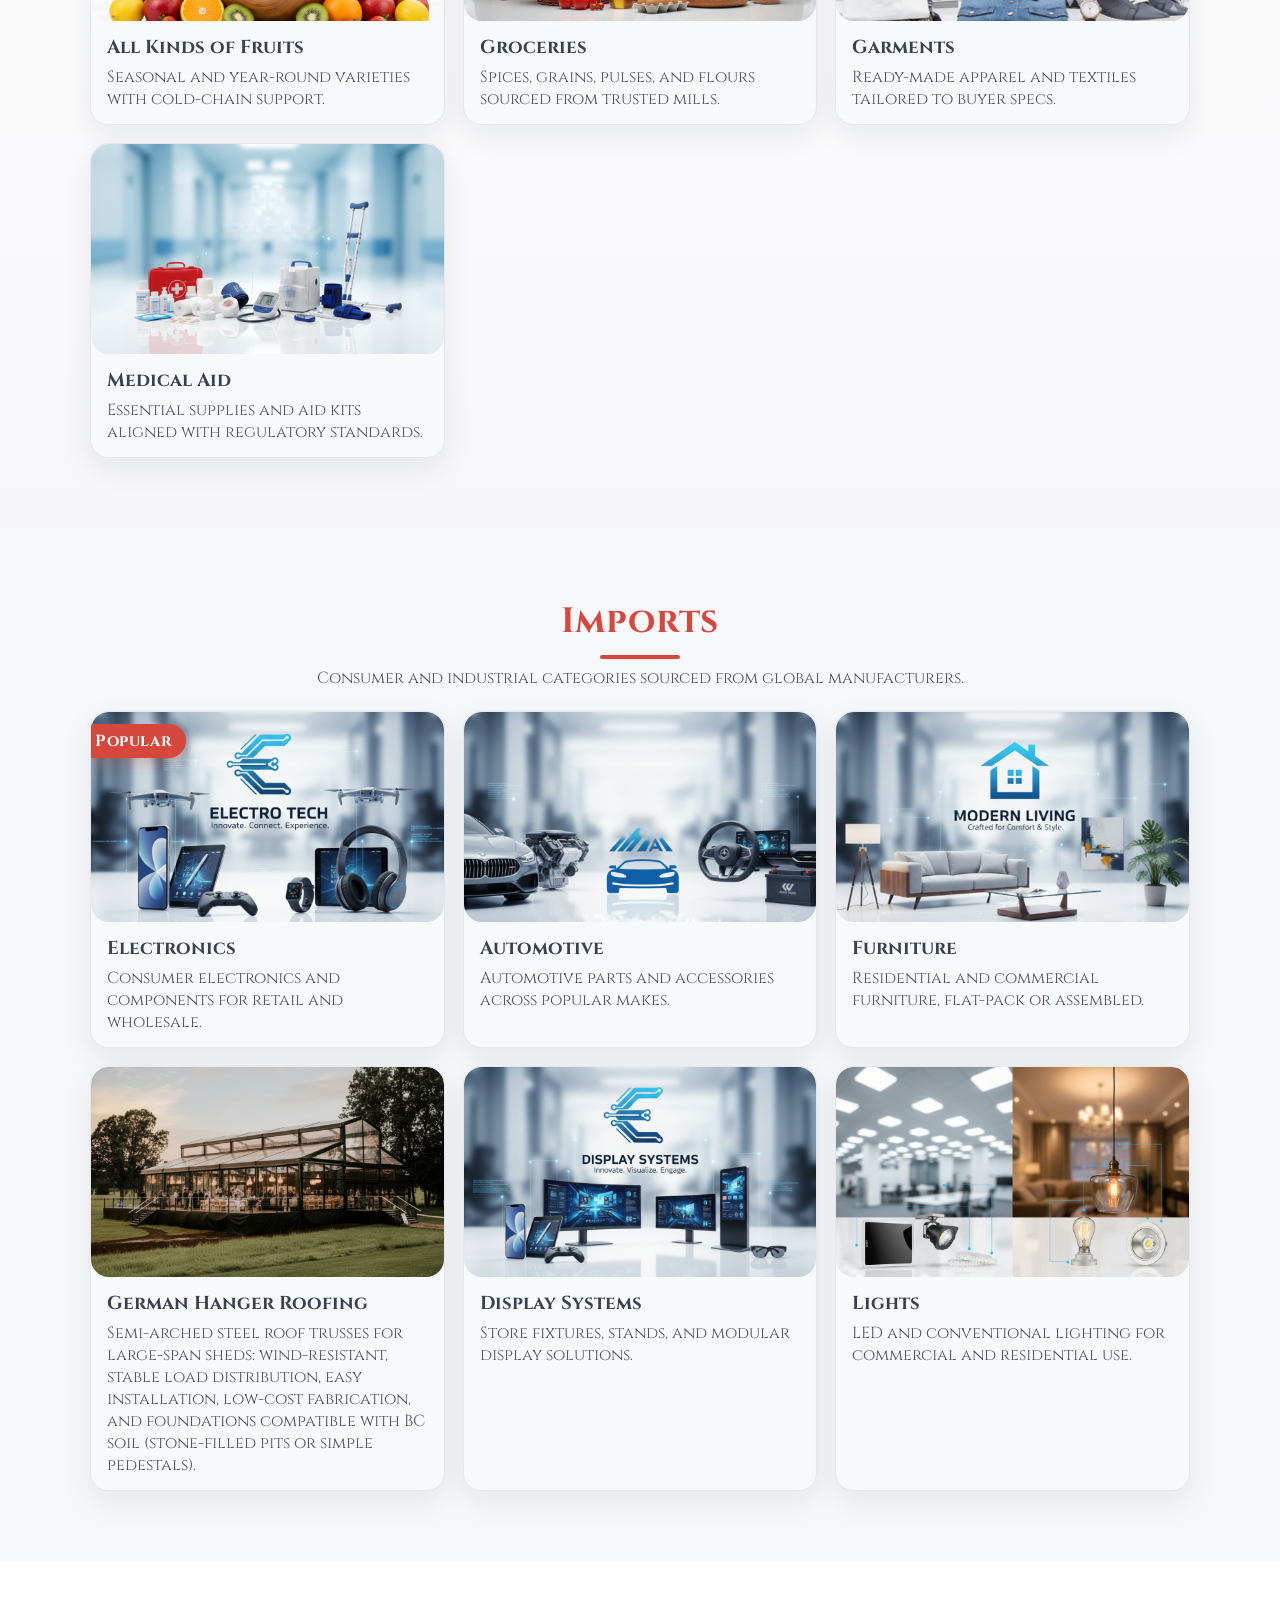
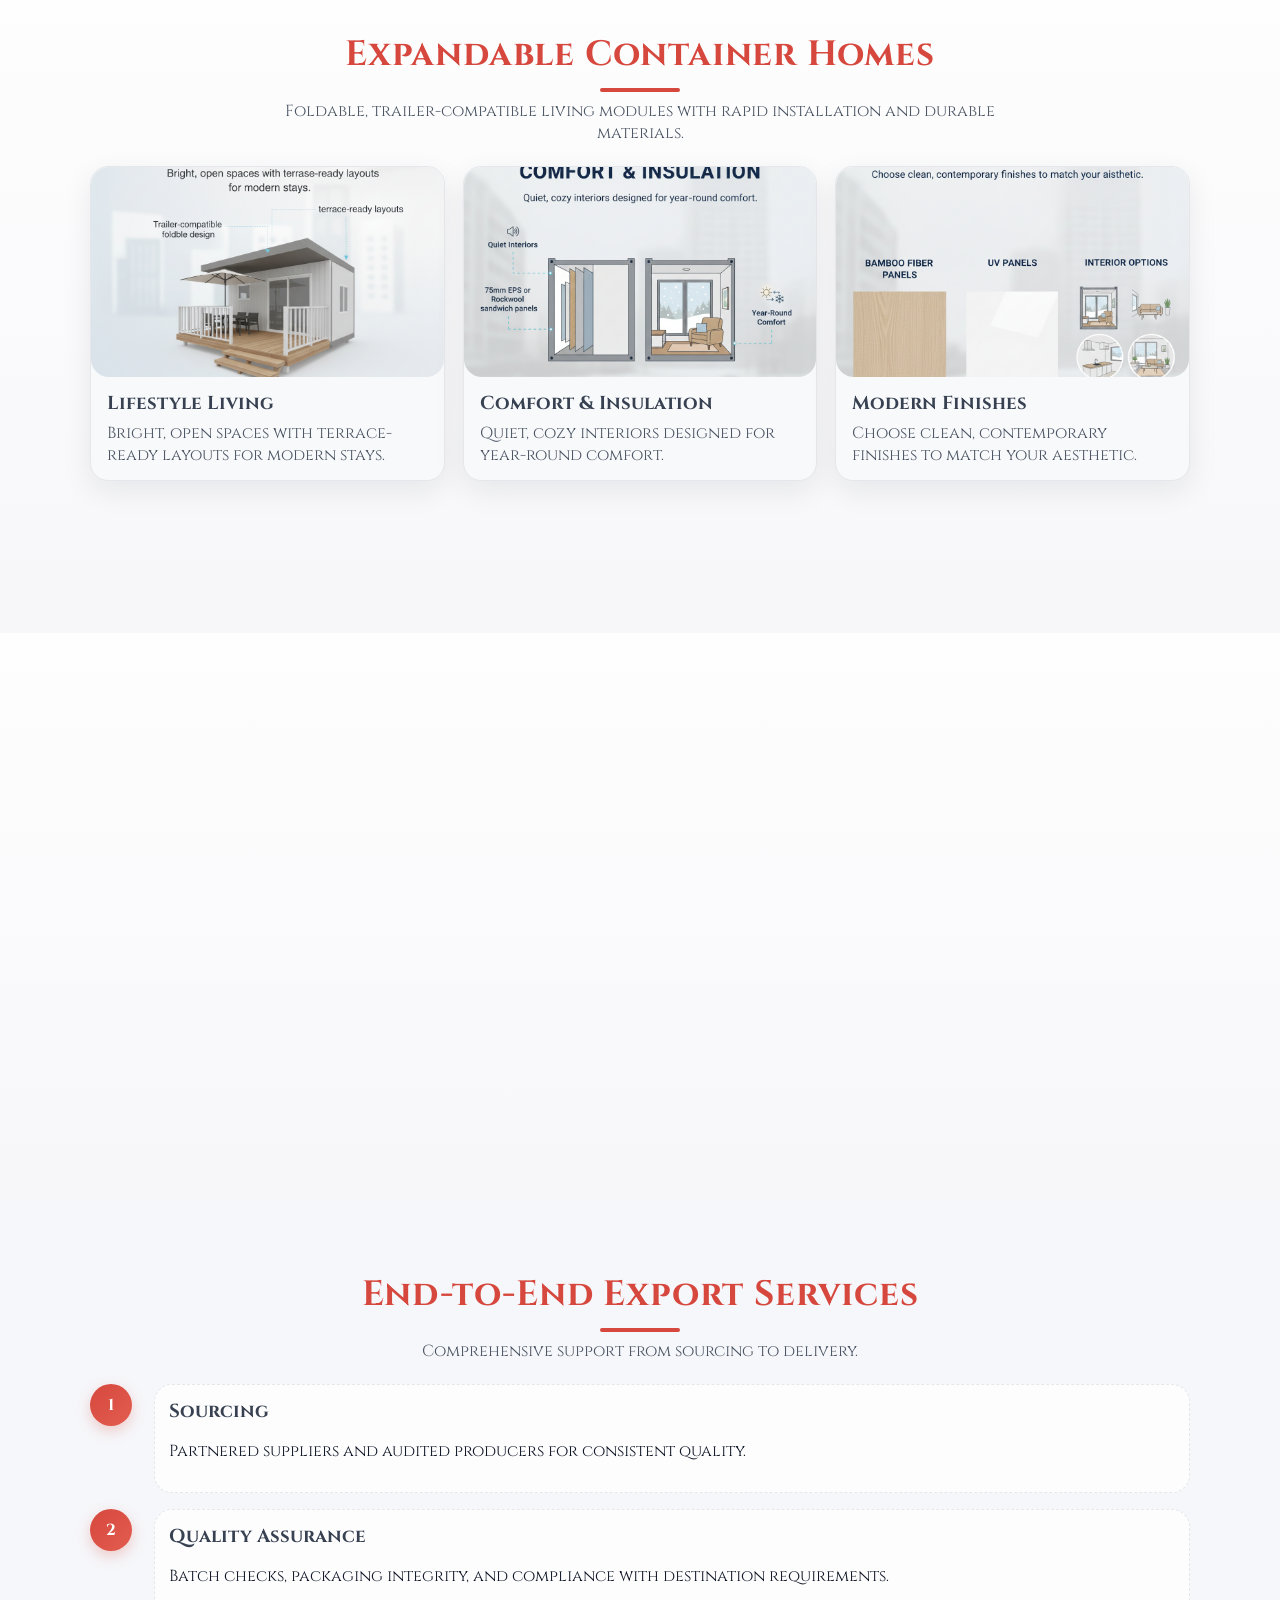
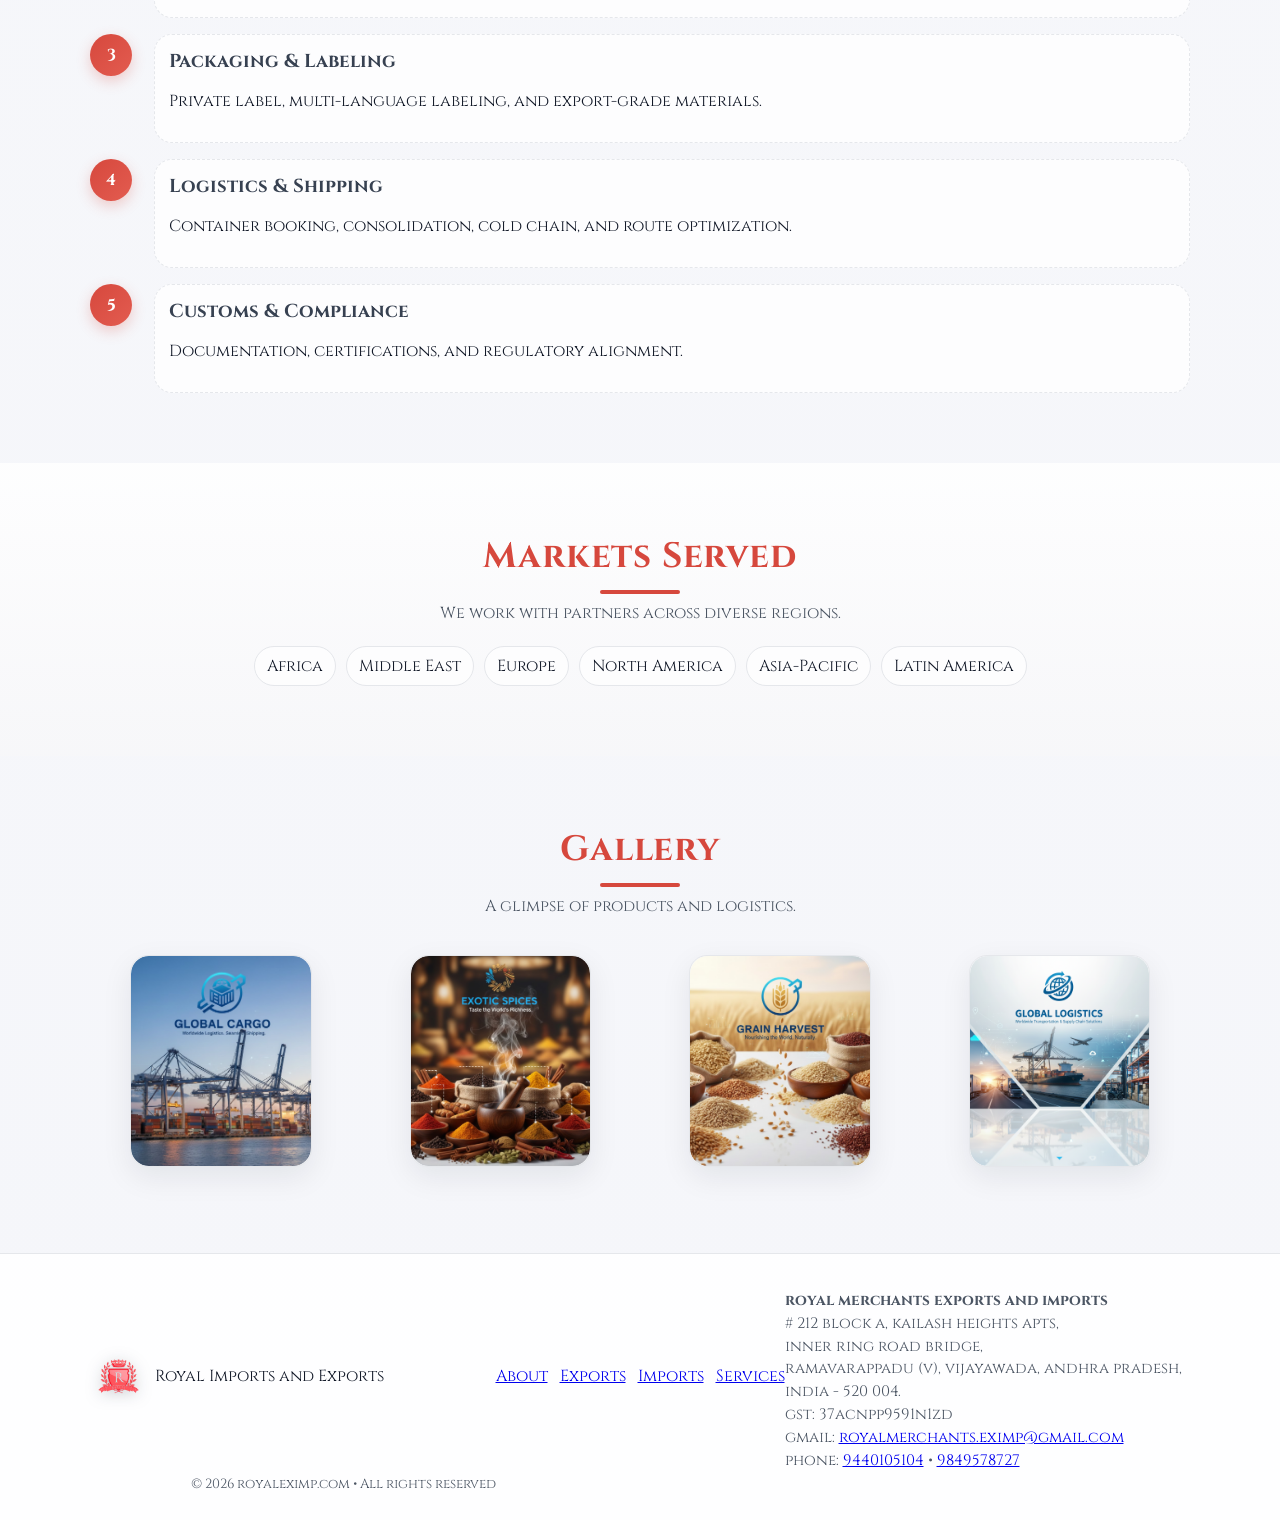
==== commit 7d8e7106: "Updated with container homes and corrections" ====
--- a/index.html
+++ b/index.html
@@ -40,6 +40,8 @@
         <a href="#services">Services</a>
         <a href="#markets">Markets</a>
         <a href="#gallery">Gallery</a>
+        <a href="proposal/roofing.html" target="_blank" rel="noopener">Roofing</a>
+        <a href="proposal/container-homes.html" target="_blank" rel="noopener">Container Homes</a>
         
       </nav>
     </div>
@@ -166,10 +168,10 @@
           </div>
         </article>
         <article class="product-card reveal">
-          <img src="assets/icon-hangers.svg" alt="German Hangers" />
-          <div class="product-info">
-            <h3>German Hangers</h3>
-            <p>Premium hangers made in Germany for retail and fashion houses.</p>
+          <img src="assets/icon-hangers.svg" alt="German Hanger Roofing" />
+          <div class="product-info">
+            <h3>German Hanger Roofing</h3>
+            <p>Semi-arched steel roof trusses for large-span sheds: wind-resistant, stable load distribution, easy installation, low-cost fabrication, and foundations compatible with BC soil (stone-filled pits or simple pedestals).</p>
           </div>
         </article>
         <article class="product-card reveal">
@@ -186,6 +188,41 @@
             <p>LED and conventional lighting for commercial and residential use.</p>
           </div>
         </article>
+      </div>
+    </div>
+  </section>
+
+  <section id="container-homes" class="section alt">
+    <div class="container">
+      <div class="section-header reveal">
+        <h2 class="section-title">Expandable Container Homes</h2>
+        <p class="section-desc">Foldable, trailer-compatible living modules with rapid installation and durable materials.</p>
+      </div>
+      <div class="grid cards-3">
+        <article class="product-card reveal">
+          <img src="assets/ch-lifestyle.svg" alt="Lifestyle Living" />
+          <div class="product-info">
+            <h3>Lifestyle Living</h3>
+            <p>Bright, open spaces with terrace-ready layouts for modern stays.</p>
+          </div>
+        </article>
+        <article class="product-card reveal">
+          <img src="assets/ch-comfort.svg" alt="Comfort & Insulation" />
+          <div class="product-info">
+            <h3>Comfort & Insulation</h3>
+            <p>Quiet, cozy interiors designed for year-round comfort.</p>
+          </div>
+        </article>
+        <article class="product-card reveal">
+          <img src="assets/ch-finishes.svg" alt="Modern Finishes" />
+          <div class="product-info">
+            <h3>Modern Finishes</h3>
+            <p>Choose clean, contemporary finishes to match your aesthetic.</p>
+          </div>
+        </article>
+      </div>
+      <div class="hero-cta reveal" style="margin-top:16px;">
+        <a href="proposal/container-homes.html" class="btn btn-primary" target="_blank" rel="noopener">View Container Homes Brochure</a>
       </div>
     </div>
   </section>
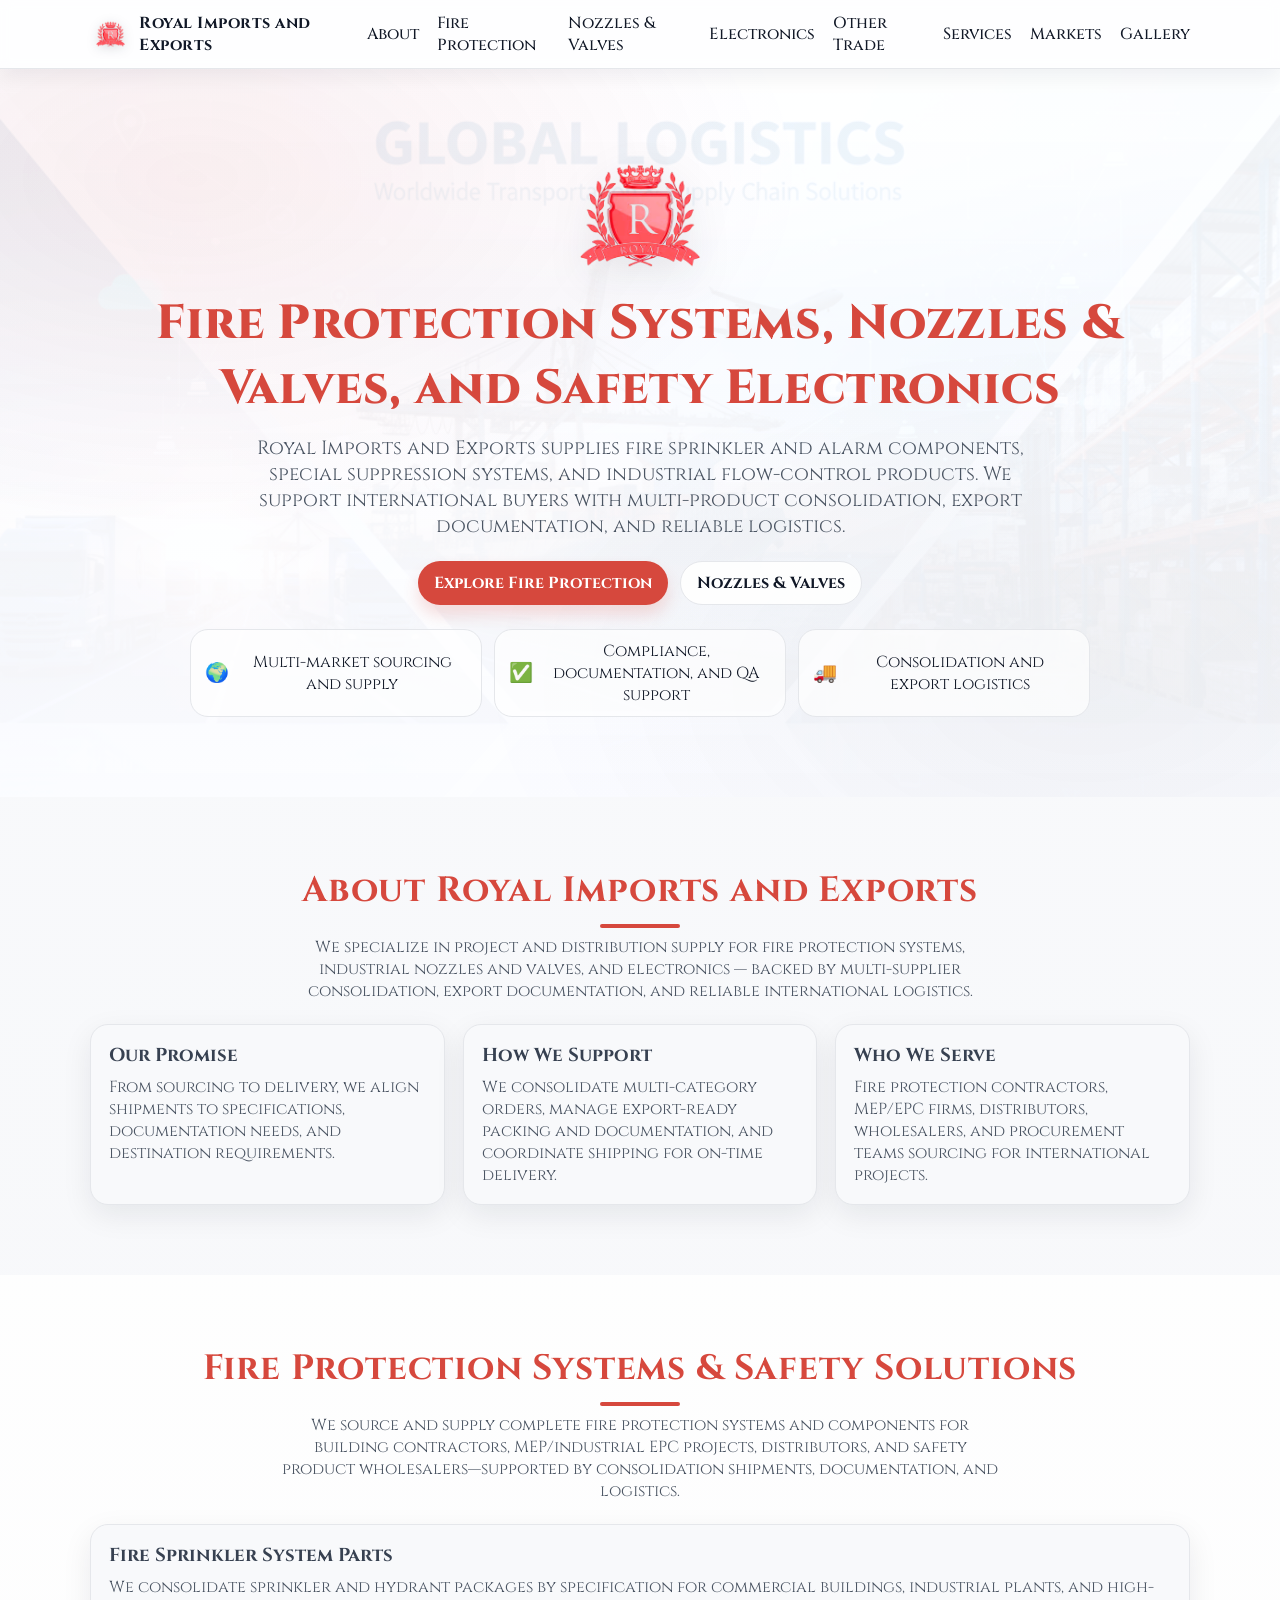
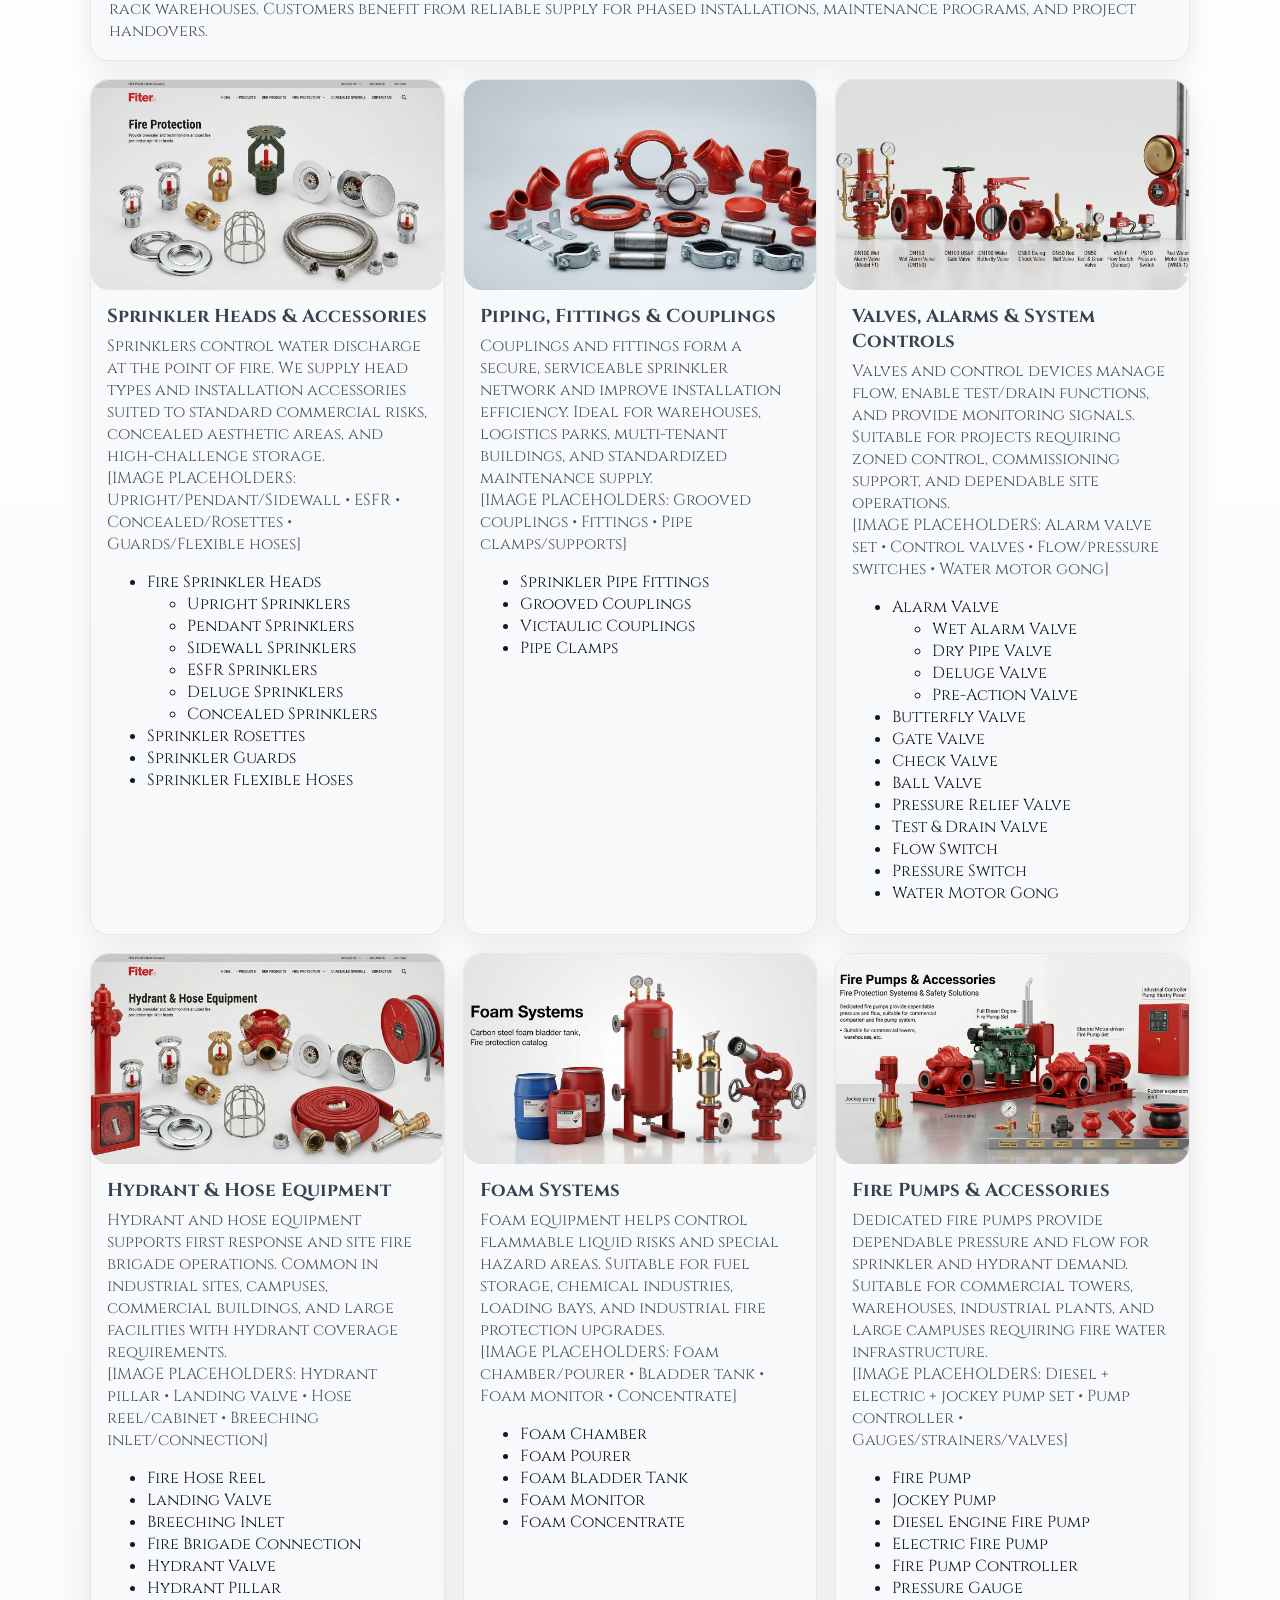
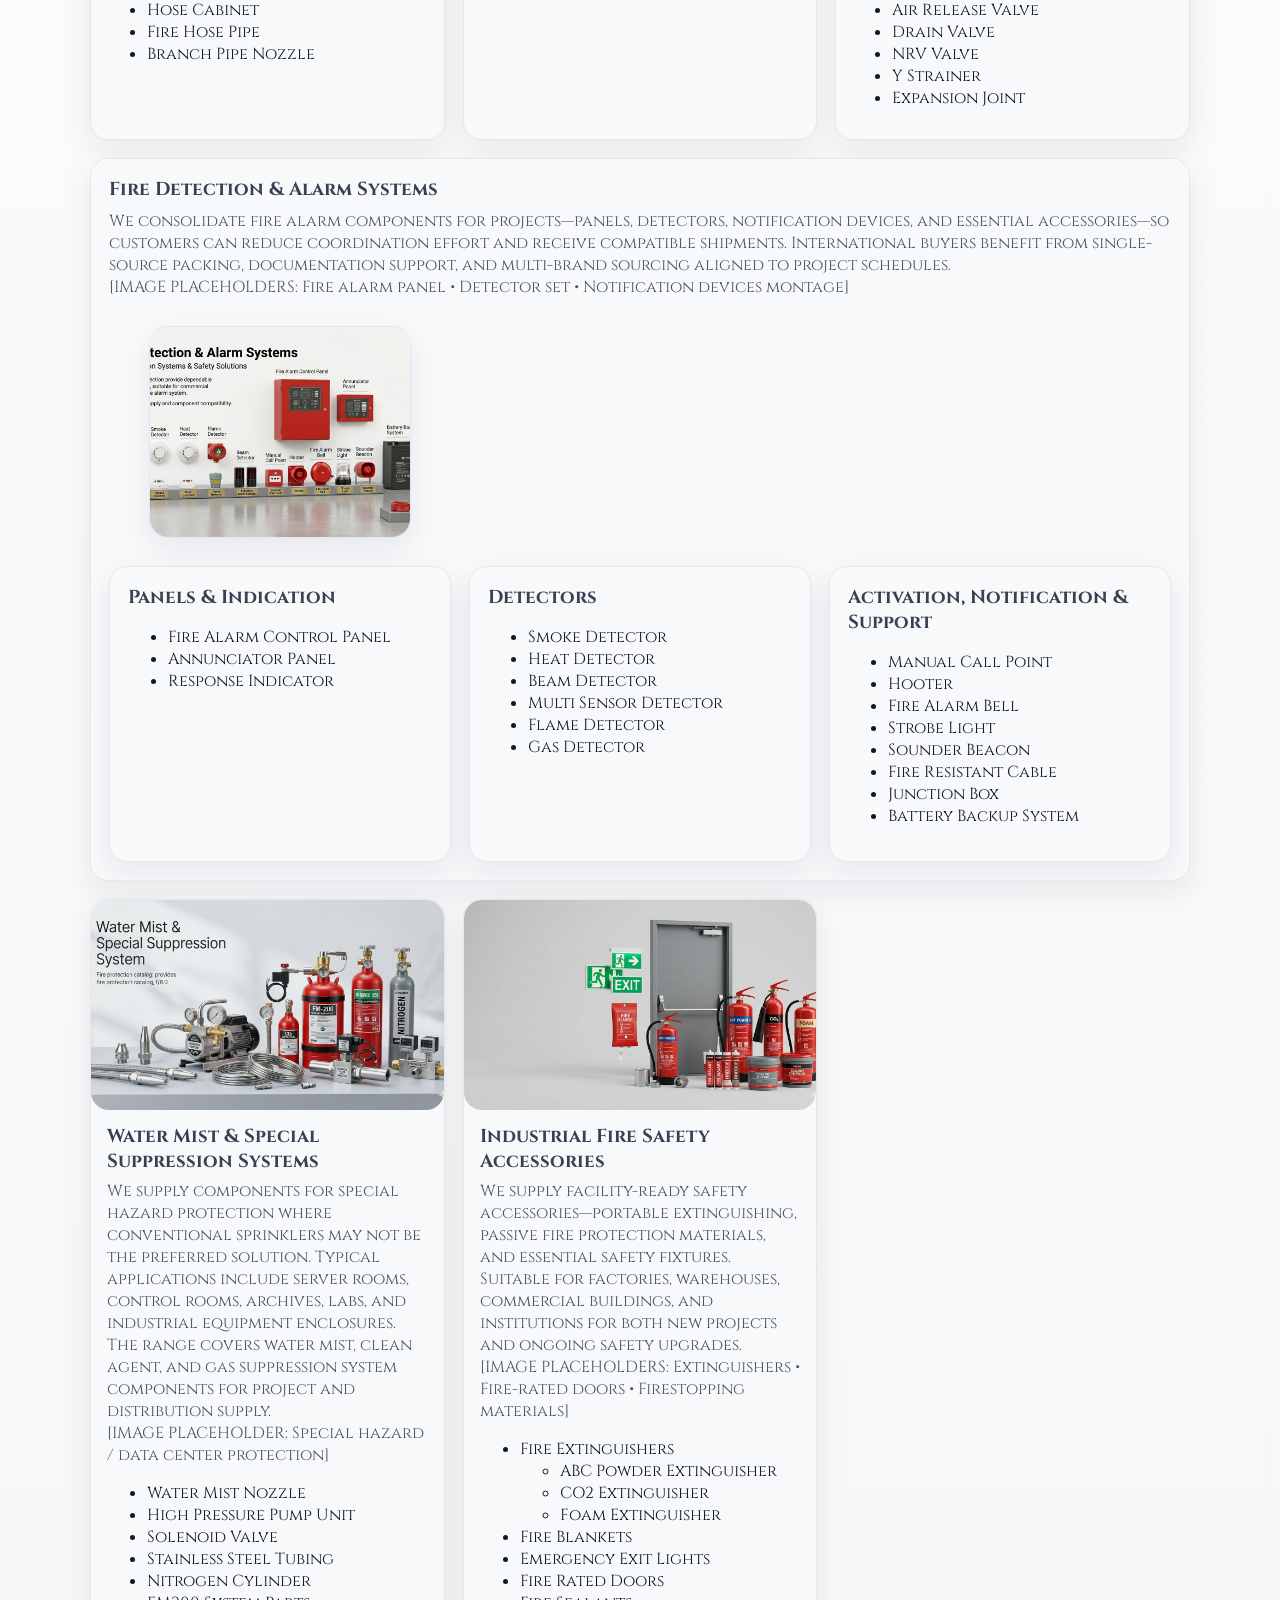
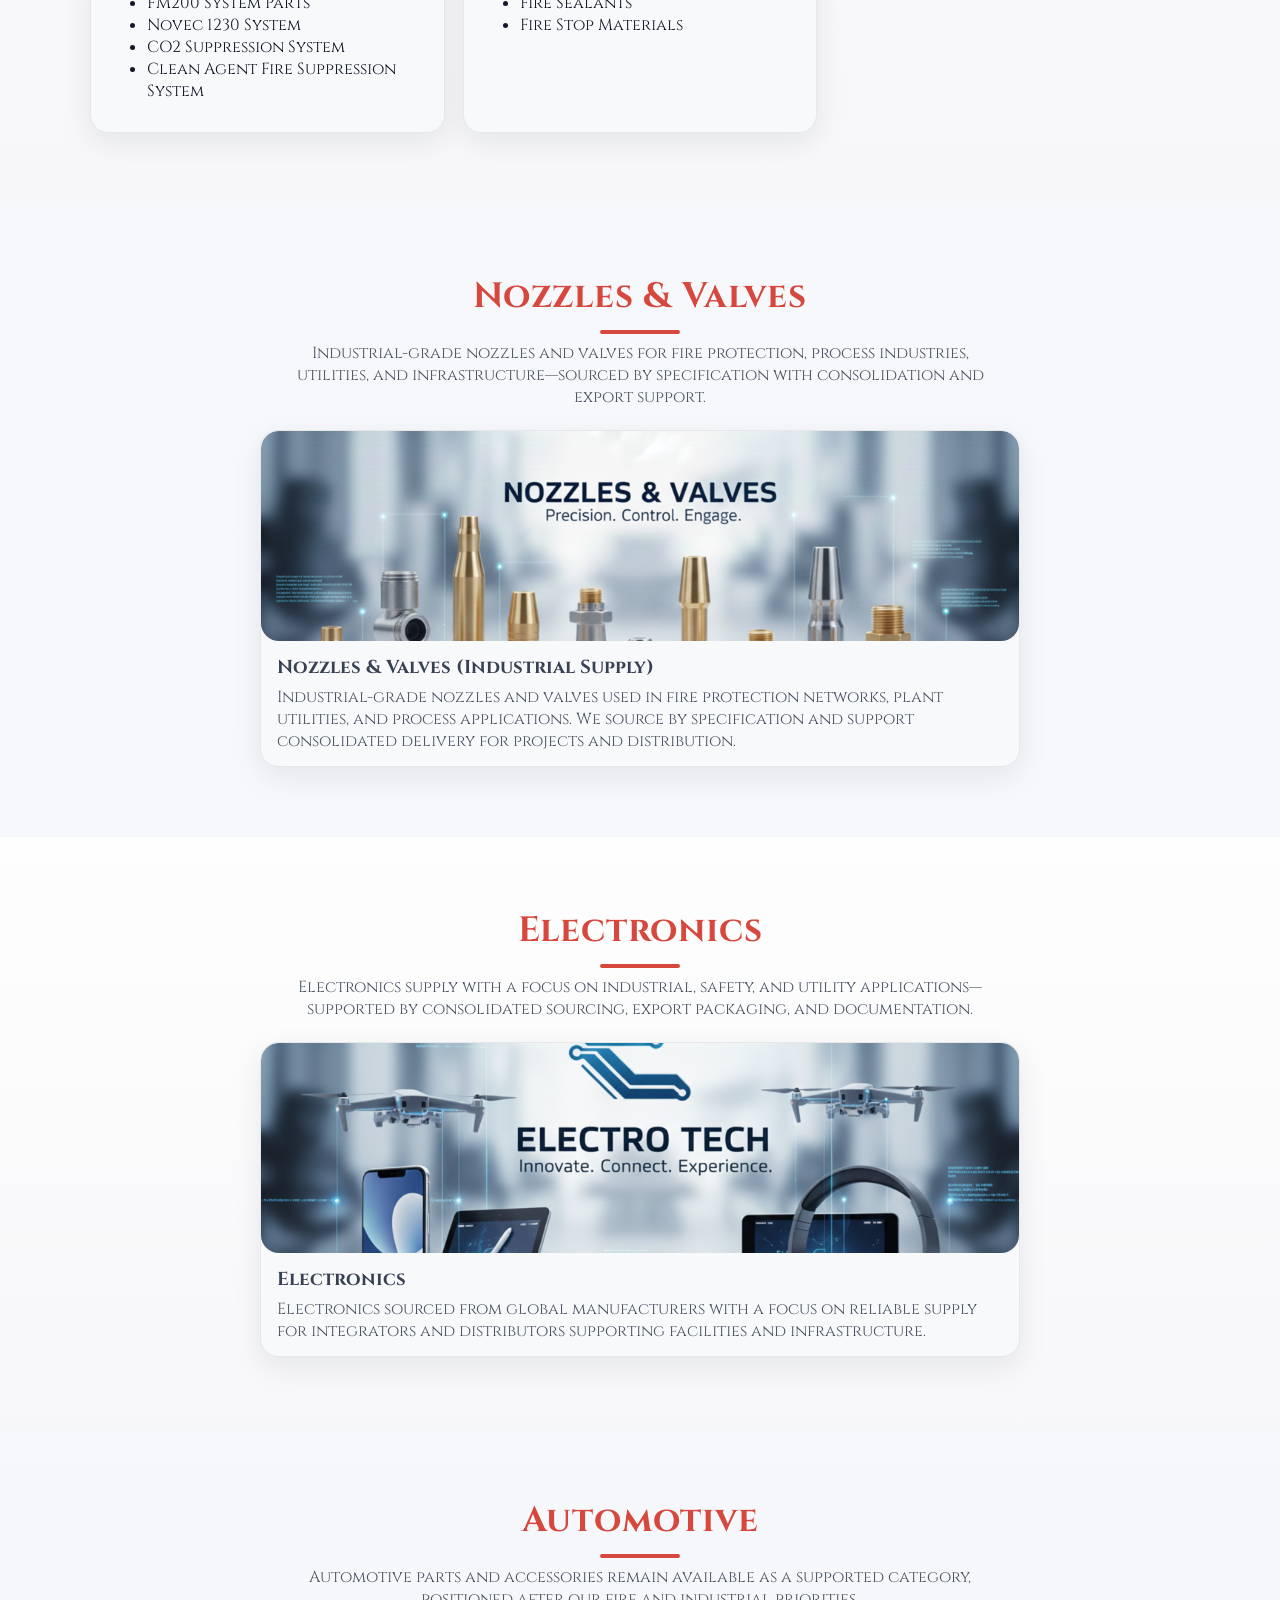
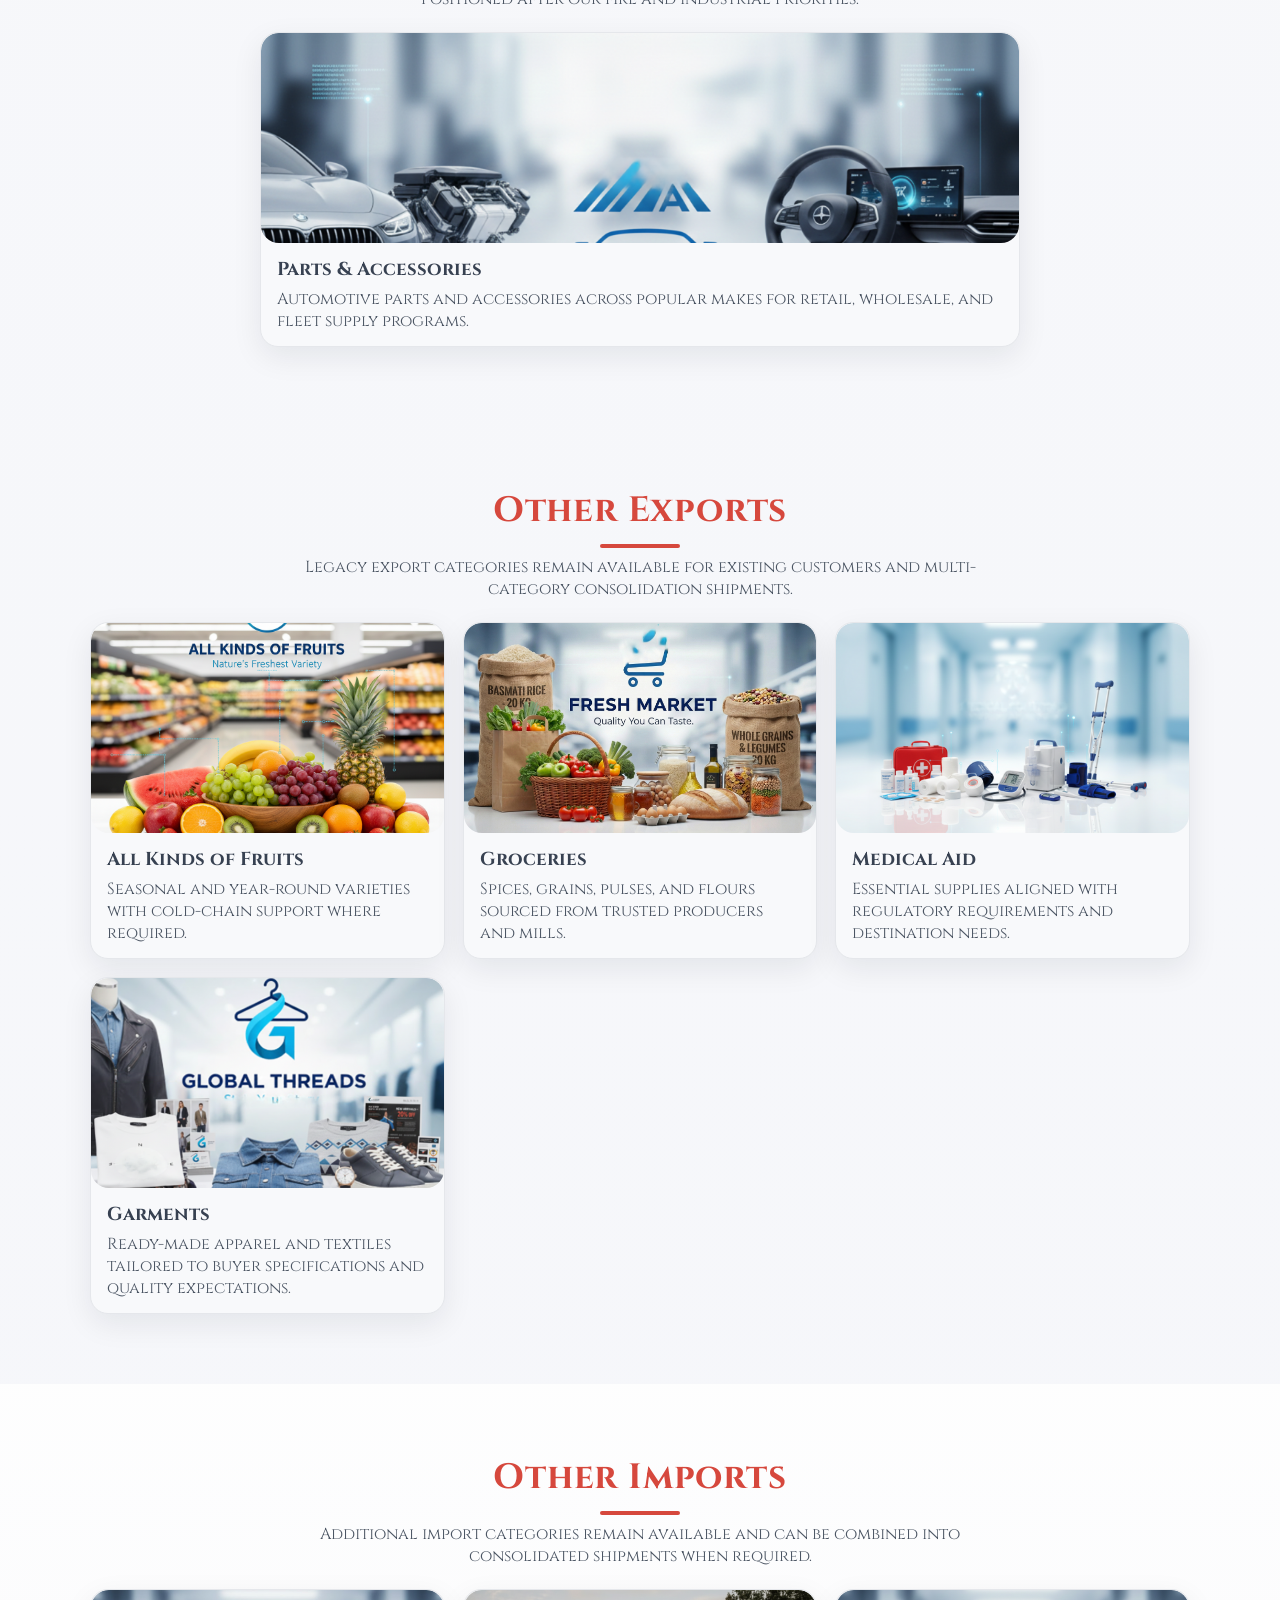
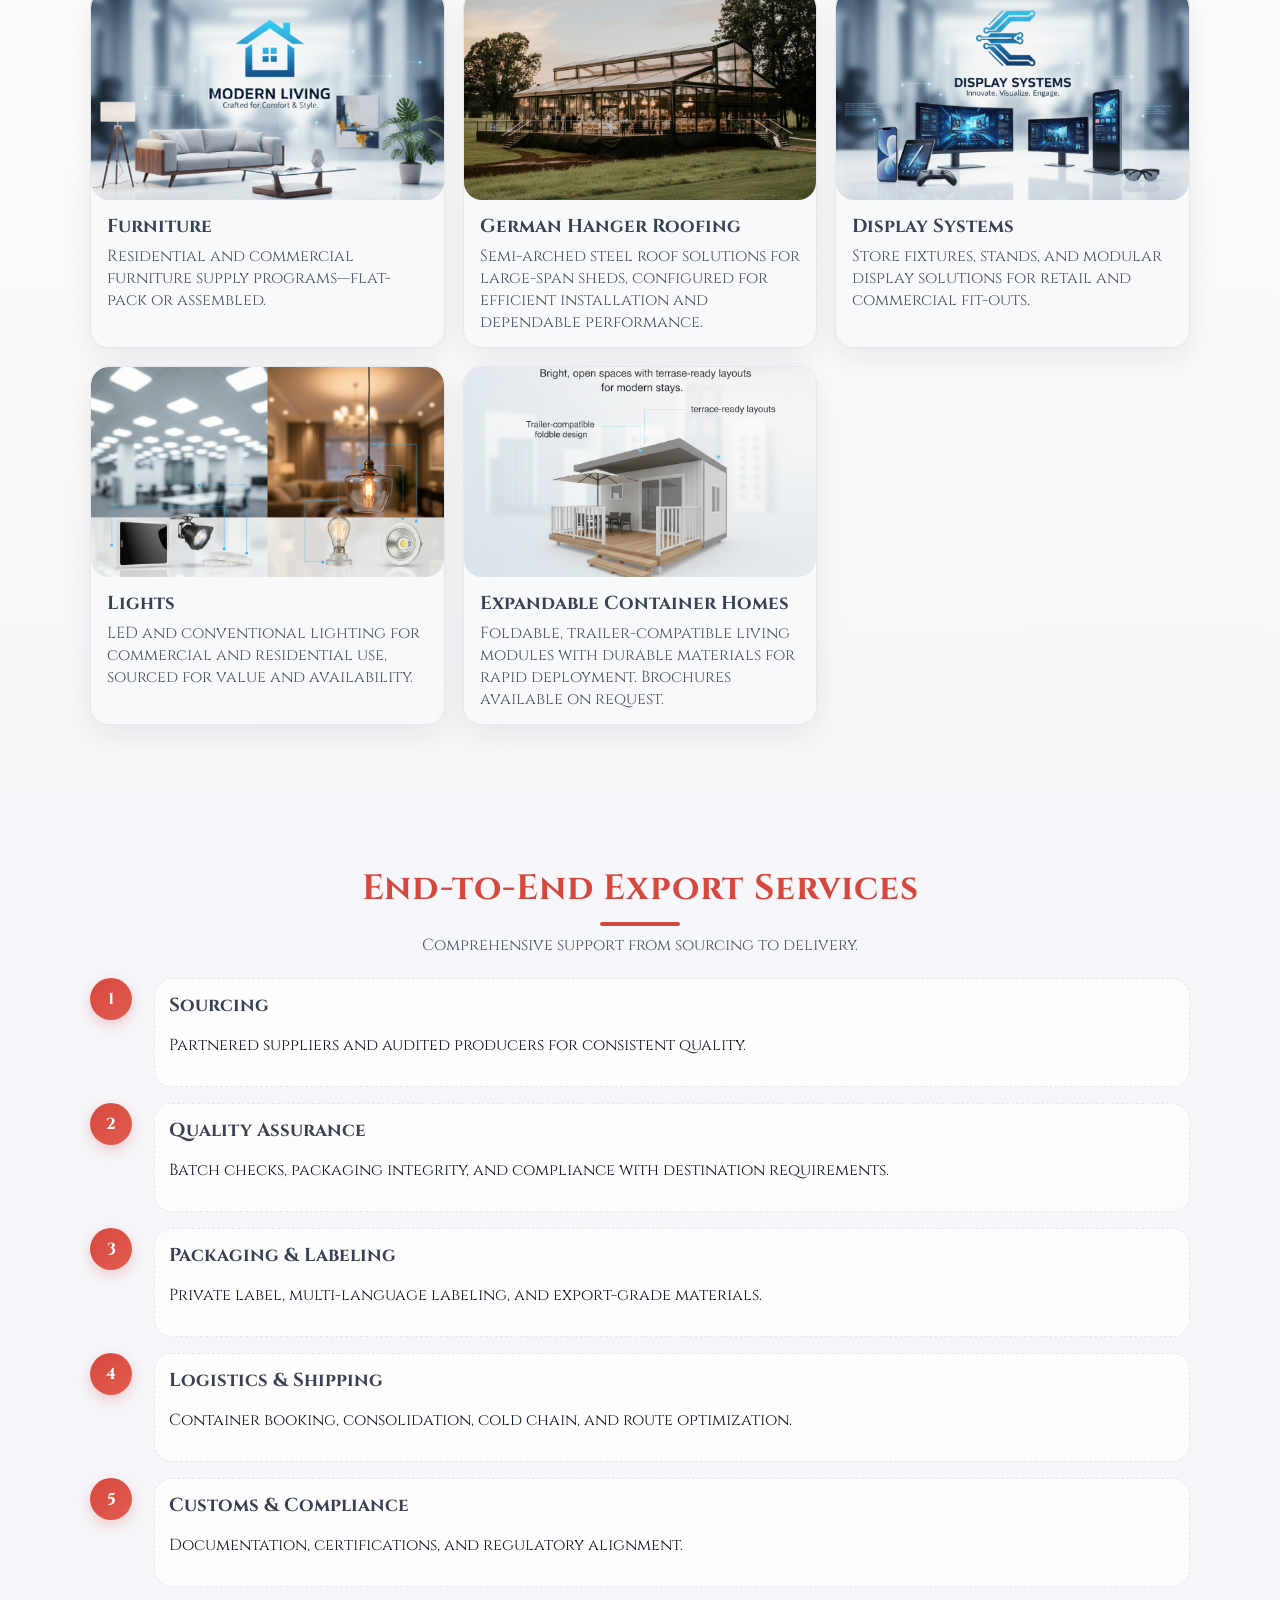
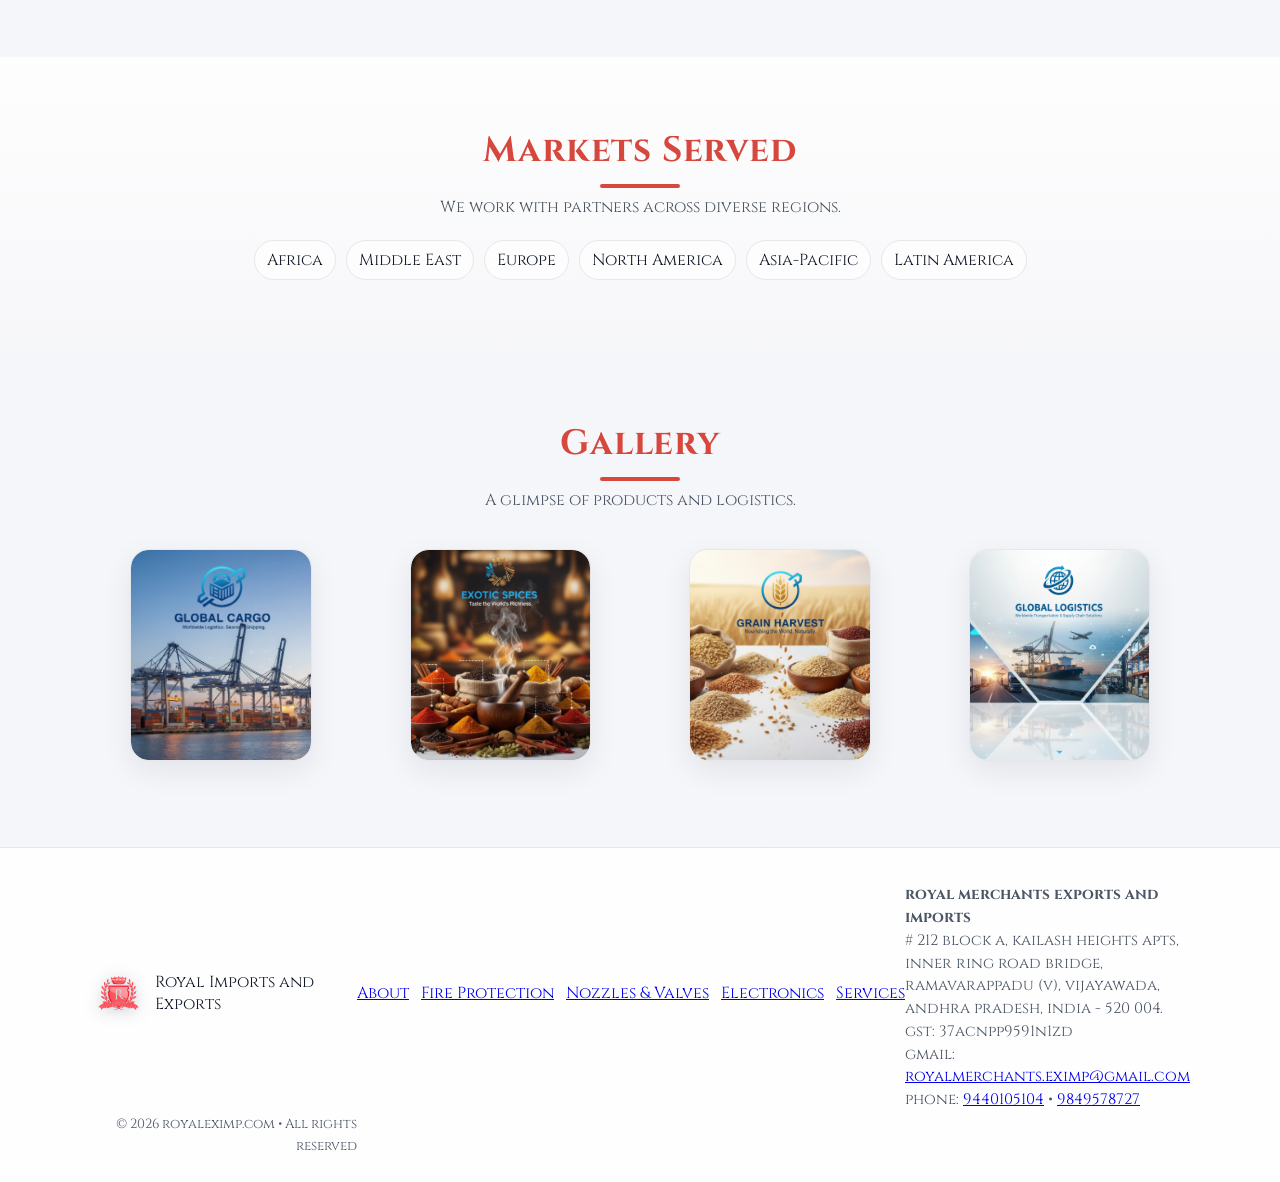
==== commit eeb04d8c: "Updated with Fire Protection System" ====
--- a/index.html
+++ b/index.html
@@ -4,7 +4,7 @@
   <meta charset="UTF-8" />
   <meta name="viewport" content="width=device-width, initial-scale=1" />
   <title>Royal Imports and Exports | Global Exports & Imports Specialists</title>
-  <meta name="description" content="Royal exports and imports food, groceries, garments, medical aid, industrial components, electronics, automotive, furniture, display systems, lights and more — with reliable compliance and logistics." />
+  <meta name="description" content="Royal Imports and Exports sources and supplies fire protection systems, sprinkler and alarm components, industrial nozzles and valves, and electronics — with export logistics, documentation support, and multi-product consolidation." />
   <link rel="canonical" href="https://royaleximp.com" />
 
   <!-- Fonts -->
@@ -20,7 +20,7 @@
     "@type": "Organization",
     "name": "Royal Imports and Exports",
     "url": "https://royaleximp.com",
-    "description": "Global exports and imports company for food, groceries, garments, medical aid, components, and consumer goods."
+    "description": "Global sourcing and supply for fire protection systems, industrial nozzles and valves, and electronics, plus broad export/import capabilities across consumer and industrial categories."
   }
   </script>
 </head>
@@ -34,42 +34,50 @@
       <button class="nav-toggle" aria-label="Toggle navigation" aria-expanded="false">☰</button>
       <nav class="nav-links">
         <a href="#about">About</a>
-        <a href="#exports">Exports</a>
-        <a href="#imports">Imports</a>
-        <a href="#dual">Dual Trade</a>
+        <a href="#fire-protection">Fire Protection</a>
+        <a href="#nozzles-valves">Nozzles & Valves</a>
+        <a href="#electronics">Electronics</a>
+        <details class="nav-dropdown">
+          <summary>Other Trade</summary>
+          <div class="nav-dropdown-menu">
+            <a href="#automotive">Automotive</a>
+            <a href="#other-exports">Other Exports</a>
+            <a href="#other-imports">Other Imports</a>
+            <a href="proposal/roofing.html" target="_blank" rel="noopener">Roofing</a>
+            <a href="proposal/container-homes.html" target="_blank" rel="noopener">Container Homes</a>
+          </div>
+        </details>
         <a href="#services">Services</a>
         <a href="#markets">Markets</a>
         <a href="#gallery">Gallery</a>
-        <a href="proposal/roofing.html" target="_blank" rel="noopener">Roofing</a>
-        <a href="proposal/container-homes.html" target="_blank" rel="noopener">Container Homes</a>
-        
       </nav>
     </div>
   </header>
 
   <section id="hero" class="hero">
-    <div class="hero-bg" role="img" aria-label="Global shipping containers at port with food trade"></div>
+    <div class="hero-bg" role="img" aria-label="Global sourcing and export logistics for fire protection and industrial supplies"></div>
     <div class="container hero-content">
       <div class="logo-lockup reveal">
         <img src="assets/logo.svg" alt="Royal Imports and Exports crest logo" class="logo-badge" />
       </div>
-      <h1 class="headline reveal">Global Exports & Imports for Food and Goods</h1>
-      <p class="subhead reveal">From fruits and groceries to garments, medical aid, electronics, automotive, furniture, and more — we move quality products reliably across borders.</p>
+      <h1 class="headline reveal">Fire Protection Systems, Nozzles & Valves, and Safety Electronics</h1>
+      <p class="subhead reveal">Royal Imports and Exports supplies fire sprinkler and alarm components, special suppression systems, and industrial flow-control products. We support international buyers with multi-product consolidation, export documentation, and reliable logistics.</p>
       <div class="hero-cta reveal">
-        <a href="#exports" class="btn btn-primary">Explore Exports</a>
+        <a href="#fire-protection" class="btn btn-primary">Explore Fire Protection</a>
+        <a href="#nozzles-valves" class="btn btn-secondary">Nozzles & Valves</a>
       </div>
       <div class="trust-points reveal">
         <div class="point">
           <span class="point-icon">🌍</span>
-          <span class="point-text">Multiple international markets served</span>
+          <span class="point-text">Multi-market sourcing and supply</span>
         </div>
         <div class="point">
           <span class="point-icon">✅</span>
-          <span class="point-text">Compliance-first, quality-focused</span>
+          <span class="point-text">Compliance, documentation, and QA support</span>
         </div>
         <div class="point">
           <span class="point-icon">🚚</span>
-          <span class="point-text">Reliable logistics & shipping</span>
+          <span class="point-text">Consolidation and export logistics</span>
         </div>
       </div>
     </div>
@@ -79,166 +87,393 @@
     <div class="container">
       <div class="section-header reveal">
         <h2 class="section-title">About Royal Imports and Exports</h2>
-        <p class="section-desc">We specialize in exports and imports across diverse categories — food & groceries, garments, medical aid, industrial components, electronics, automotive, furniture, displays, and lighting — with transparency, speed, and care.</p>
+        <p class="section-desc">We specialize in project and distribution supply for fire protection systems, industrial nozzles and valves, and electronics — backed by multi-supplier consolidation, export documentation, and reliable international logistics.</p>
       </div>
       <div class="about-grid">
         <div class="card reveal">
           <h3>Our Promise</h3>
-          <p>From sourcing to delivery, we ensure goods meet international quality standards and destination regulations.</p>
+          <p>From sourcing to delivery, we align shipments to specifications, documentation needs, and destination requirements.</p>
         </div>
         <div class="card reveal">
-          <h3>What We Do</h3>
-          <p>We manage procurement, quality assurance, labeling, customs documentation, and shipping logistics for exports and imports.</p>
+          <h3>How We Support</h3>
+          <p>We consolidate multi-category orders, manage export-ready packing and documentation, and coordinate shipping for on-time delivery.</p>
         </div>
         <div class="card reveal">
           <h3>Who We Serve</h3>
-          <p>Distributors, wholesalers, and retail partners across regions, tailoring supply programs to demand cycles.</p>
+          <p>Fire protection contractors, MEP/EPC firms, distributors, wholesalers, and procurement teams sourcing for international projects.</p>
         </div>
       </div>
     </div>
   </section>
   
-  <section id="exports" class="section alt">
-    <div class="container">
-      <div class="section-header reveal">
-        <h2 class="section-title">Exports</h2>
-        <p class="section-desc">Primary exports covering food, groceries, garments, and medical aid.</p>
-      </div>
-
+  <section id="fire-protection" class="section alt">
+    <div class="container">
+      <div class="section-header reveal">
+        <h2 class="section-title">Fire Protection Systems & Safety Solutions</h2>
+        <p class="section-desc">We source and supply complete fire protection systems and components for building contractors, MEP/industrial EPC projects, distributors, and safety product wholesalers—supported by consolidation shipments, documentation, and logistics.</p>
+      </div>
+
+      <div class="card reveal">
+        <h3>Fire Sprinkler System Parts</h3>
+        <p>We consolidate sprinkler and hydrant packages by specification for commercial buildings, industrial plants, and high-rack warehouses. Customers benefit from reliable supply for phased installations, maintenance programs, and project handovers.</p>
+      </div>
+
+      <div class="grid cards-3" style="margin-top: 18px;">
+        <article class="product-card reveal">
+          <img src="assets/SprinkleHeadsAccessories.png" alt="Fire sprinkler heads and accessories" />
+          <div class="product-info">
+            <h3>Sprinkler Heads & Accessories</h3>
+            <p>Sprinklers control water discharge at the point of fire. We supply head types and installation accessories suited to standard commercial risks, concealed aesthetic areas, and high-challenge storage.</p>
+            <p>[IMAGE PLACEHOLDERS: Upright/Pendant/Sidewall • ESFR • Concealed/Rosettes • Guards/Flexible hoses]</p>
+            <ul>
+              <li>Fire Sprinkler Heads
+                <ul>
+                  <li>Upright Sprinklers</li>
+                  <li>Pendant Sprinklers</li>
+                  <li>Sidewall Sprinklers</li>
+                  <li>ESFR Sprinklers</li>
+                  <li>Deluge Sprinklers</li>
+                  <li>Concealed Sprinklers</li>
+                </ul>
+              </li>
+              <li>Sprinkler Rosettes</li>
+              <li>Sprinkler Guards</li>
+              <li>Sprinkler Flexible Hoses</li>
+            </ul>
+          </div>
+        </article>
+
+        <article class="product-card reveal">
+          <img src="assets/PipingFittingsCouplings.png" alt="Sprinkler piping fittings and grooved couplings" />
+          <div class="product-info">
+            <h3>Piping, Fittings & Couplings</h3>
+            <p>Couplings and fittings form a secure, serviceable sprinkler network and improve installation efficiency. Ideal for warehouses, logistics parks, multi-tenant buildings, and standardized maintenance supply.</p>
+            <p>[IMAGE PLACEHOLDERS: Grooved couplings • Fittings • Pipe clamps/supports]</p>
+            <ul>
+              <li>Sprinkler Pipe Fittings</li>
+              <li>Grooved Couplings</li>
+              <li>Victaulic Couplings</li>
+              <li>Pipe Clamps</li>
+            </ul>
+          </div>
+        </article>
+
+        <article class="product-card reveal">
+          <img src="assets/valvesAlarmsAndSystemControls.png" alt="Fire system valves and controls" />
+          <div class="product-info">
+            <h3>Valves, Alarms & System Controls</h3>
+            <p>Valves and control devices manage flow, enable test/drain functions, and provide monitoring signals. Suitable for projects requiring zoned control, commissioning support, and dependable site operations.</p>
+            <p>[IMAGE PLACEHOLDERS: Alarm valve set • Control valves • Flow/pressure switches • Water motor gong]</p>
+            <ul>
+              <li>Alarm Valve
+                <ul>
+                  <li>Wet Alarm Valve</li>
+                  <li>Dry Pipe Valve</li>
+                  <li>Deluge Valve</li>
+                  <li>Pre-Action Valve</li>
+                </ul>
+              </li>
+              <li>Butterfly Valve</li>
+              <li>Gate Valve</li>
+              <li>Check Valve</li>
+              <li>Ball Valve</li>
+              <li>Pressure Relief Valve</li>
+              <li>Test &amp; Drain Valve</li>
+              <li>Flow Switch</li>
+              <li>Pressure Switch</li>
+              <li>Water Motor Gong</li>
+            </ul>
+          </div>
+        </article>
+      </div>
+
+      <div class="grid cards-3" style="margin-top: 18px;">
+        <article class="product-card reveal">
+          <img src="assets/HydrantAndHoseEquipment.png" alt="Hydrant and hose equipment" />
+          <div class="product-info">
+            <h3>Hydrant & Hose Equipment</h3>
+            <p>Hydrant and hose equipment supports first response and site fire brigade operations. Common in industrial sites, campuses, commercial buildings, and large facilities with hydrant coverage requirements.</p>
+            <p>[IMAGE PLACEHOLDERS: Hydrant pillar • Landing valve • Hose reel/cabinet • Breeching inlet/connection]</p>
+            <ul>
+              <li>Fire Hose Reel</li>
+              <li>Landing Valve</li>
+              <li>Breeching Inlet</li>
+              <li>Fire Brigade Connection</li>
+              <li>Hydrant Valve</li>
+              <li>Hydrant Pillar</li>
+              <li>Hose Cabinet</li>
+              <li>Fire Hose Pipe</li>
+              <li>Branch Pipe Nozzle</li>
+            </ul>
+          </div>
+        </article>
+
+        <article class="product-card reveal">
+          <img src="assets/FoamSystems.png" alt="Foam system components" />
+          <div class="product-info">
+            <h3>Foam Systems</h3>
+            <p>Foam equipment helps control flammable liquid risks and special hazard areas. Suitable for fuel storage, chemical industries, loading bays, and industrial fire protection upgrades.</p>
+            <p>[IMAGE PLACEHOLDERS: Foam chamber/pourer • Bladder tank • Foam monitor • Concentrate]</p>
+            <ul>
+              <li>Foam Chamber</li>
+              <li>Foam Pourer</li>
+              <li>Foam Bladder Tank</li>
+              <li>Foam Monitor</li>
+              <li>Foam Concentrate</li>
+            </ul>
+          </div>
+        </article>
+
+        <article class="product-card reveal">
+          <img src="assets/FirePumpsAndAccessories.png" alt="Fire pump set and accessories" />
+          <div class="product-info">
+            <h3>Fire Pumps & Accessories</h3>
+            <p>Dedicated fire pumps provide dependable pressure and flow for sprinkler and hydrant demand. Suitable for commercial towers, warehouses, industrial plants, and large campuses requiring fire water infrastructure.</p>
+            <p>[IMAGE PLACEHOLDERS: Diesel + electric + jockey pump set • Pump controller • Gauges/strainers/valves]</p>
+            <ul>
+              <li>Fire Pump</li>
+              <li>Jockey Pump</li>
+              <li>Diesel Engine Fire Pump</li>
+              <li>Electric Fire Pump</li>
+              <li>Fire Pump Controller</li>
+              <li>Pressure Gauge</li>
+              <li>Air Release Valve</li>
+              <li>Drain Valve</li>
+              <li>NRV Valve</li>
+              <li>Y Strainer</li>
+              <li>Expansion Joint</li>
+            </ul>
+          </div>
+        </article>
+      </div>
+
+      <div class="card reveal" style="margin-top: 18px;">
+        <h3>Fire Detection &amp; Alarm Systems</h3>
+        <p>We consolidate fire alarm components for projects—panels, detectors, notification devices, and essential accessories—so customers can reduce coordination effort and receive compatible shipments. International buyers benefit from single-source packing, documentation support, and multi-brand sourcing aligned to project schedules.</p>
+        <p>[IMAGE PLACEHOLDERS: Fire alarm panel • Detector set • Notification devices montage]</p>
+        <div class="grid cards-3" style="margin-top: 12px;">
+          <figure class="gallery-card">
+            <img src="assets/FireDetectionAlarmSystems.png" alt="Fire alarm panel and detectors" />
+          </figure>
+        </div>
+        <div class="grid cards-3" style="margin-top: 12px;">
+          <div class="card">
+            <h3>Panels &amp; Indication</h3>
+            <ul>
+              <li>Fire Alarm Control Panel</li>
+              <li>Annunciator Panel</li>
+              <li>Response Indicator</li>
+            </ul>
+          </div>
+          <div class="card">
+            <h3>Detectors</h3>
+            <ul>
+              <li>Smoke Detector</li>
+              <li>Heat Detector</li>
+              <li>Beam Detector</li>
+              <li>Multi Sensor Detector</li>
+              <li>Flame Detector</li>
+              <li>Gas Detector</li>
+            </ul>
+          </div>
+          <div class="card">
+            <h3>Activation, Notification &amp; Support</h3>
+            <ul>
+              <li>Manual Call Point</li>
+              <li>Hooter</li>
+              <li>Fire Alarm Bell</li>
+              <li>Strobe Light</li>
+              <li>Sounder Beacon</li>
+              <li>Fire Resistant Cable</li>
+              <li>Junction Box</li>
+              <li>Battery Backup System</li>
+            </ul>
+          </div>
+        </div>
+      </div>
+
+      <div class="grid cards-3" style="margin-top: 18px;">
+        <article class="product-card reveal">
+          <img src="assets/WaterMistSpecialSuppressionSystems.png" alt="Special suppression systems for data centers and hazards" />
+          <div class="product-info">
+            <h3>Water Mist &amp; Special Suppression Systems</h3>
+            <p>We supply components for special hazard protection where conventional sprinklers may not be the preferred solution. Typical applications include server rooms, control rooms, archives, labs, and industrial equipment enclosures. The range covers water mist, clean agent, and gas suppression system components for project and distribution supply.</p>
+            <p>[IMAGE PLACEHOLDER: Special hazard / data center protection]</p>
+            <ul>
+              <li>Water Mist Nozzle</li>
+              <li>High Pressure Pump Unit</li>
+              <li>Solenoid Valve</li>
+              <li>Stainless Steel Tubing</li>
+              <li>Nitrogen Cylinder</li>
+              <li>FM200 System Parts</li>
+              <li>Novec 1230 System</li>
+              <li>CO2 Suppression System</li>
+              <li>Clean Agent Fire Suppression System</li>
+            </ul>
+          </div>
+        </article>
+
+        <article class="product-card reveal">
+          <img src="assets/IndustrialFireSafetyAccessories.png" alt="Industrial fire safety accessories" />
+          <div class="product-info">
+            <h3>Industrial Fire Safety Accessories</h3>
+            <p>We supply facility-ready safety accessories—portable extinguishing, passive fire protection materials, and essential safety fixtures. Suitable for factories, warehouses, commercial buildings, and institutions for both new projects and ongoing safety upgrades.</p>
+            <p>[IMAGE PLACEHOLDERS: Extinguishers • Fire-rated doors • Firestopping materials]</p>
+            <ul>
+              <li>Fire Extinguishers
+                <ul>
+                  <li>ABC Powder Extinguisher</li>
+                  <li>CO2 Extinguisher</li>
+                  <li>Foam Extinguisher</li>
+                </ul>
+              </li>
+              <li>Fire Blankets</li>
+              <li>Emergency Exit Lights</li>
+              <li>Fire Rated Doors</li>
+              <li>Fire Sealants</li>
+              <li>Fire Stop Materials</li>
+            </ul>
+          </div>
+        </article>
+      </div>
+    </div>
+  </section>
+
+  <section id="nozzles-valves" class="section">
+    <div class="container">
+      <div class="section-header reveal">
+        <h2 class="section-title">Nozzles &amp; Valves</h2>
+        <p class="section-desc">Industrial-grade nozzles and valves for fire protection, process industries, utilities, and infrastructure—sourced by specification with consolidation and export support.</p>
+      </div>
+
+      <div class="grid cards-1">
+        <article class="product-card reveal">
+          <img src="assets/icon-valves.svg" alt="Nozzles and valves" />
+          <div class="product-info">
+            <h3>Nozzles &amp; Valves (Industrial Supply)</h3>
+            <p>Industrial-grade nozzles and valves used in fire protection networks, plant utilities, and process applications. We source by specification and support consolidated delivery for projects and distribution.</p>
+          </div>
+        </article>
+      </div>
+    </div>
+  </section>
+
+  <section id="electronics" class="section alt">
+    <div class="container">
+      <div class="section-header reveal">
+        <h2 class="section-title">Electronics</h2>
+        <p class="section-desc">Electronics supply with a focus on industrial, safety, and utility applications—supported by consolidated sourcing, export packaging, and documentation.</p>
+      </div>
+      <div class="grid cards-1">
+        <article class="product-card reveal">
+          <img src="assets/icon-electronics.svg" alt="Electronics" />
+          <div class="product-info">
+            <h3>Electronics</h3>
+            <p>Electronics sourced from global manufacturers with a focus on reliable supply for integrators and distributors supporting facilities and infrastructure.</p>
+          </div>
+        </article>
+      </div>
+    </div>
+  </section>
+
+  <section id="automotive" class="section">
+    <div class="container">
+      <div class="section-header reveal">
+        <h2 class="section-title">Automotive</h2>
+        <p class="section-desc">Automotive parts and accessories remain available as a supported category, positioned after our fire and industrial priorities.</p>
+      </div>
+      <div class="grid cards-1">
+        <article class="product-card reveal">
+          <img src="assets/icon-automotive.svg" alt="Automotive parts" />
+          <div class="product-info">
+            <h3>Parts &amp; Accessories</h3>
+            <p>Automotive parts and accessories across popular makes for retail, wholesale, and fleet supply programs.</p>
+          </div>
+        </article>
+      </div>
+    </div>
+  </section>
+
+  <section id="other-exports" class="section">
+    <div class="container">
+      <div class="section-header reveal">
+        <h2 class="section-title">Other Exports</h2>
+        <p class="section-desc">Legacy export categories remain available for existing customers and multi-category consolidation shipments.</p>
+      </div>
       <div class="grid cards-3">
-        <article class="product-card ribbon reveal" data-ribbon="Featured">
+        <article class="product-card reveal">
           <img src="assets/icon-fruits.svg" alt="All kinds of fruits" />
           <div class="product-info">
             <h3>All Kinds of Fruits</h3>
-            <p>Seasonal and year-round varieties with cold-chain support.</p>
+            <p>Seasonal and year-round varieties with cold-chain support where required.</p>
           </div>
         </article>
         <article class="product-card reveal">
           <img src="assets/icon-groceries.svg" alt="Groceries: spices, grains, pulses, flours" />
           <div class="product-info">
             <h3>Groceries</h3>
-            <p>Spices, grains, pulses, and flours sourced from trusted mills.</p>
+            <p>Spices, grains, pulses, and flours sourced from trusted producers and mills.</p>
+          </div>
+        </article>
+        <article class="product-card reveal">
+          <img src="assets/icon-medical-aid.svg" alt="Medical Aid" />
+          <div class="product-info">
+            <h3>Medical Aid</h3>
+            <p>Essential supplies aligned with regulatory requirements and destination needs.</p>
           </div>
         </article>
         <article class="product-card reveal">
           <img src="assets/icon-garments.svg" alt="Garments" />
           <div class="product-info">
             <h3>Garments</h3>
-            <p>Ready-made apparel and textiles tailored to buyer specs.</p>
-          </div>
-        </article>
-        <article class="product-card reveal">
-          <img src="assets/icon-medical-aid.svg" alt="Medical Aid" />
-          <div class="product-info">
-            <h3>Medical Aid</h3>
-            <p>Essential supplies and aid kits aligned with regulatory standards.</p>
-          </div>
-        </article>
-      </div>
-    </div>
-  </section>
-
-  <section id="imports" class="section">
-    <div class="container">
-      <div class="section-header reveal">
-        <h2 class="section-title">Imports</h2>
-        <p class="section-desc">Consumer and industrial categories sourced from global manufacturers.</p>
+            <p>Ready-made apparel and textiles tailored to buyer specifications and quality expectations.</p>
+          </div>
+        </article>
+      </div>
+    </div>
+  </section>
+
+  <section id="other-imports" class="section alt">
+    <div class="container">
+      <div class="section-header reveal">
+        <h2 class="section-title">Other Imports</h2>
+        <p class="section-desc">Additional import categories remain available and can be combined into consolidated shipments when required.</p>
       </div>
 
       <div class="grid cards-3">
-        <article class="product-card ribbon reveal" data-ribbon="Popular">
-          <img src="assets/icon-electronics.svg" alt="Electronics" />
-          <div class="product-info">
-            <h3>Electronics</h3>
-            <p>Consumer electronics and components for retail and wholesale.</p>
-          </div>
-        </article>
-        <article class="product-card reveal">
-          <img src="assets/icon-automotive.svg" alt="Automotive" />
-          <div class="product-info">
-            <h3>Automotive</h3>
-            <p>Automotive parts and accessories across popular makes.</p>
-          </div>
-        </article>
         <article class="product-card reveal">
           <img src="assets/icon-furniture.svg" alt="Furniture" />
           <div class="product-info">
             <h3>Furniture</h3>
-            <p>Residential and commercial furniture, flat-pack or assembled.</p>
+            <p>Residential and commercial furniture supply programs—flat-pack or assembled.</p>
           </div>
         </article>
         <article class="product-card reveal">
           <img src="assets/icon-hangers.svg" alt="German Hanger Roofing" />
           <div class="product-info">
             <h3>German Hanger Roofing</h3>
-            <p>Semi-arched steel roof trusses for large-span sheds: wind-resistant, stable load distribution, easy installation, low-cost fabrication, and foundations compatible with BC soil (stone-filled pits or simple pedestals).</p>
+            <p>Semi-arched steel roof solutions for large-span sheds, configured for efficient installation and dependable performance.</p>
           </div>
         </article>
         <article class="product-card reveal">
           <img src="assets/icon-display-systems.svg" alt="Display Systems" />
           <div class="product-info">
             <h3>Display Systems</h3>
-            <p>Store fixtures, stands, and modular display solutions.</p>
+            <p>Store fixtures, stands, and modular display solutions for retail and commercial fit-outs.</p>
           </div>
         </article>
         <article class="product-card reveal">
           <img src="assets/icon-lights.svg" alt="Lights" />
           <div class="product-info">
             <h3>Lights</h3>
-            <p>LED and conventional lighting for commercial and residential use.</p>
-          </div>
-        </article>
-      </div>
-    </div>
-  </section>
-
-  <section id="container-homes" class="section alt">
-    <div class="container">
-      <div class="section-header reveal">
-        <h2 class="section-title">Expandable Container Homes</h2>
-        <p class="section-desc">Foldable, trailer-compatible living modules with rapid installation and durable materials.</p>
-      </div>
-      <div class="grid cards-3">
-        <article class="product-card reveal">
-          <img src="assets/ch-lifestyle.svg" alt="Lifestyle Living" />
-          <div class="product-info">
-            <h3>Lifestyle Living</h3>
-            <p>Bright, open spaces with terrace-ready layouts for modern stays.</p>
-          </div>
-        </article>
-        <article class="product-card reveal">
-          <img src="assets/ch-comfort.svg" alt="Comfort & Insulation" />
-          <div class="product-info">
-            <h3>Comfort & Insulation</h3>
-            <p>Quiet, cozy interiors designed for year-round comfort.</p>
-          </div>
-        </article>
-        <article class="product-card reveal">
-          <img src="assets/ch-finishes.svg" alt="Modern Finishes" />
-          <div class="product-info">
-            <h3>Modern Finishes</h3>
-            <p>Choose clean, contemporary finishes to match your aesthetic.</p>
-          </div>
-        </article>
-      </div>
-      <div class="hero-cta reveal" style="margin-top:16px;">
-        <a href="proposal/container-homes.html" class="btn btn-primary" target="_blank" rel="noopener">View Container Homes Brochure</a>
-      </div>
-    </div>
-  </section>
-
-  <section id="dual" class="section alt">
-    <div class="container">
-      <div class="section-header reveal">
-        <h2 class="section-title">Dual Trade</h2>
-        <p class="section-desc">Products handled for both exports and imports.</p>
-      </div>
-      <div class="grid cards-3">
-        <article class="product-card reveal">
-          <img src="assets/icon-valves.svg" alt="Nozzles & Valves" />
-          <div class="product-info">
-            <h3>Nozzles & Valves</h3>
-            <p>Industrial-grade nozzles and valves for diversified applications.</p>
+            <p>LED and conventional lighting for commercial and residential use, sourced for value and availability.</p>
+          </div>
+        </article>
+        <article class="product-card reveal">
+          <img src="assets/ch-lifestyle.svg" alt="Container homes and modular living solutions" />
+          <div class="product-info">
+            <h3>Expandable Container Homes</h3>
+            <p>Foldable, trailer-compatible living modules with durable materials for rapid deployment. Brochures available on request.</p>
           </div>
         </article>
       </div>
@@ -348,8 +583,9 @@
       </div>
       <div class="footer-links">
         <a href="#about">About</a>
-        <a href="#exports">Exports</a>
-        <a href="#imports">Imports</a>
+        <a href="#fire-protection">Fire Protection</a>
+        <a href="#nozzles-valves">Nozzles &amp; Valves</a>
+        <a href="#electronics">Electronics</a>
         <a href="#services">Services</a>
       </div>
       <div class="footer-contact">
--- a/styles.css
+++ b/styles.css
@@ -79,6 +79,37 @@
   text-decoration: none;
   font-weight: 500;
 }
+.nav-dropdown {
+  position: relative;
+}
+.nav-dropdown summary {
+  list-style: none;
+  cursor: pointer;
+  font-weight: 500;
+  color: var(--clr-text);
+}
+.nav-dropdown summary::-webkit-details-marker {
+  display: none;
+}
+.nav-dropdown[open] summary {
+  color: var(--clr-accent);
+}
+.nav-dropdown-menu {
+  position: absolute;
+  top: 140%;
+  left: 0;
+  min-width: 220px;
+  background: rgba(255,255,255,0.98);
+  border: 1px solid var(--clr-border);
+  border-radius: 12px;
+  box-shadow: var(--shadow);
+  padding: 10px;
+  display: grid;
+  gap: 10px;
+}
+.nav-dropdown-menu a {
+  white-space: nowrap;
+}
 .nav-links .btn-outline {
   border: 1px solid var(--clr-accent);
   padding: 8px 14px;
@@ -110,7 +141,7 @@
     radial-gradient(ellipse at 15% 15%, rgba(198,40,40,0.08), transparent 40%),
     radial-gradient(ellipse at 85% 85%, rgba(17,24,39,0.05), transparent 40%),
     linear-gradient(180deg, rgba(248,249,251,0.92), rgba(245,246,250,0.98)),
-    url('assets/alledibles.svg');
+    url('assets/gallery-logistics.svg');
   background-size: cover;
   background-position: center;
   filter: brightness(1.02) contrast(1.02) saturate(1.02);
@@ -176,6 +207,7 @@
 /* Cards & Grids */
 .about-grid, .grid { display: grid; gap: 18px; }
 .about-grid { grid-template-columns: repeat(3, 1fr); }
+.cards-1 { grid-template-columns: 1fr; max-width: 760px; margin-inline: auto; }
 .cards-3 { grid-template-columns: repeat(3, 1fr); }
 .cards-4 { grid-template-columns: repeat(4, 1fr); }
 
@@ -330,6 +362,15 @@
   .nav-links { display: none; }
   .nav-links.open { display: grid; gap: 12px; position: absolute; right: 4%; top: 64px;
     background: rgba(255,255,255,0.98); padding: 12px; border-radius: 10px; border: 1px solid var(--clr-border); }
+  .nav-dropdown-menu {
+    position: static;
+    min-width: auto;
+    box-shadow: none;
+    border: none;
+    border-radius: 0;
+    padding: 8px 0 0;
+    background: transparent;
+  }
   .trust-points { grid-template-columns: 1fr; }
   .about-grid, .cards-3, .cards-4 { grid-template-columns: 1fr; }
   .form-grid { grid-template-columns: 1fr; }
